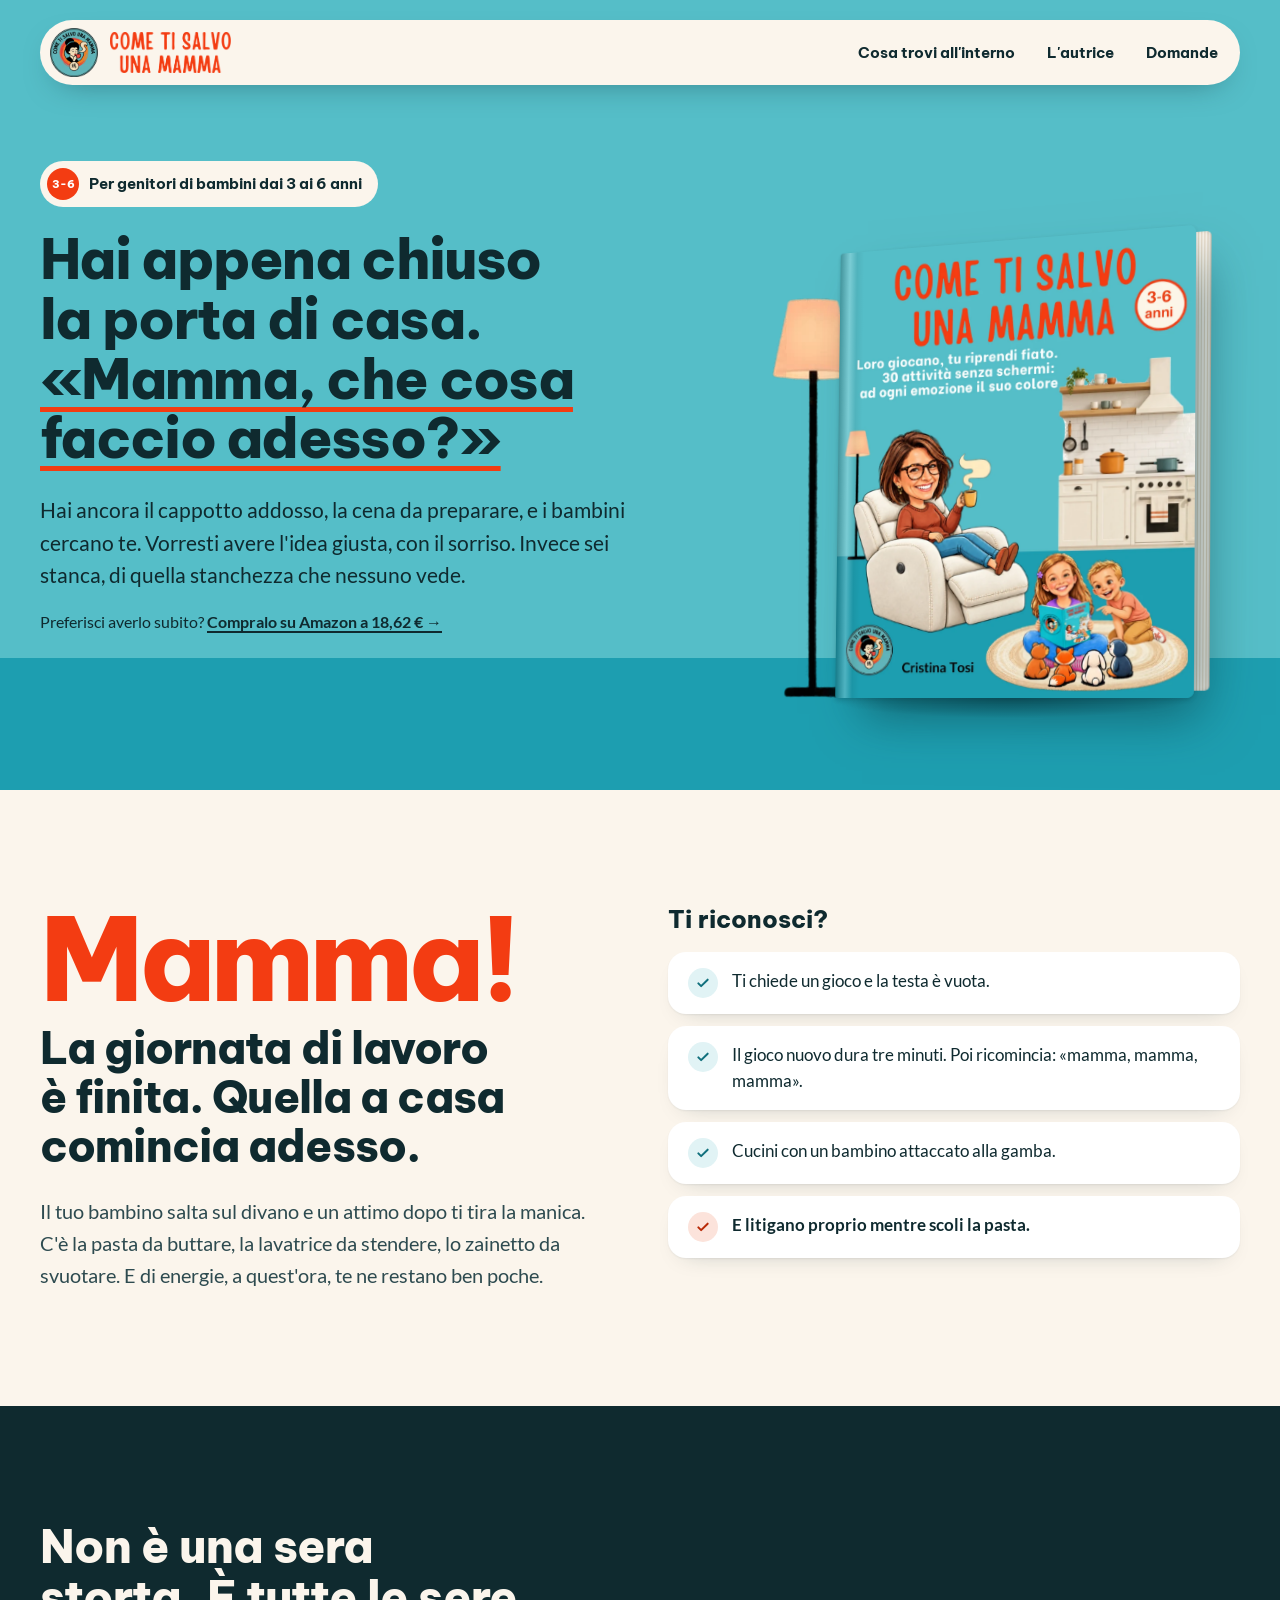
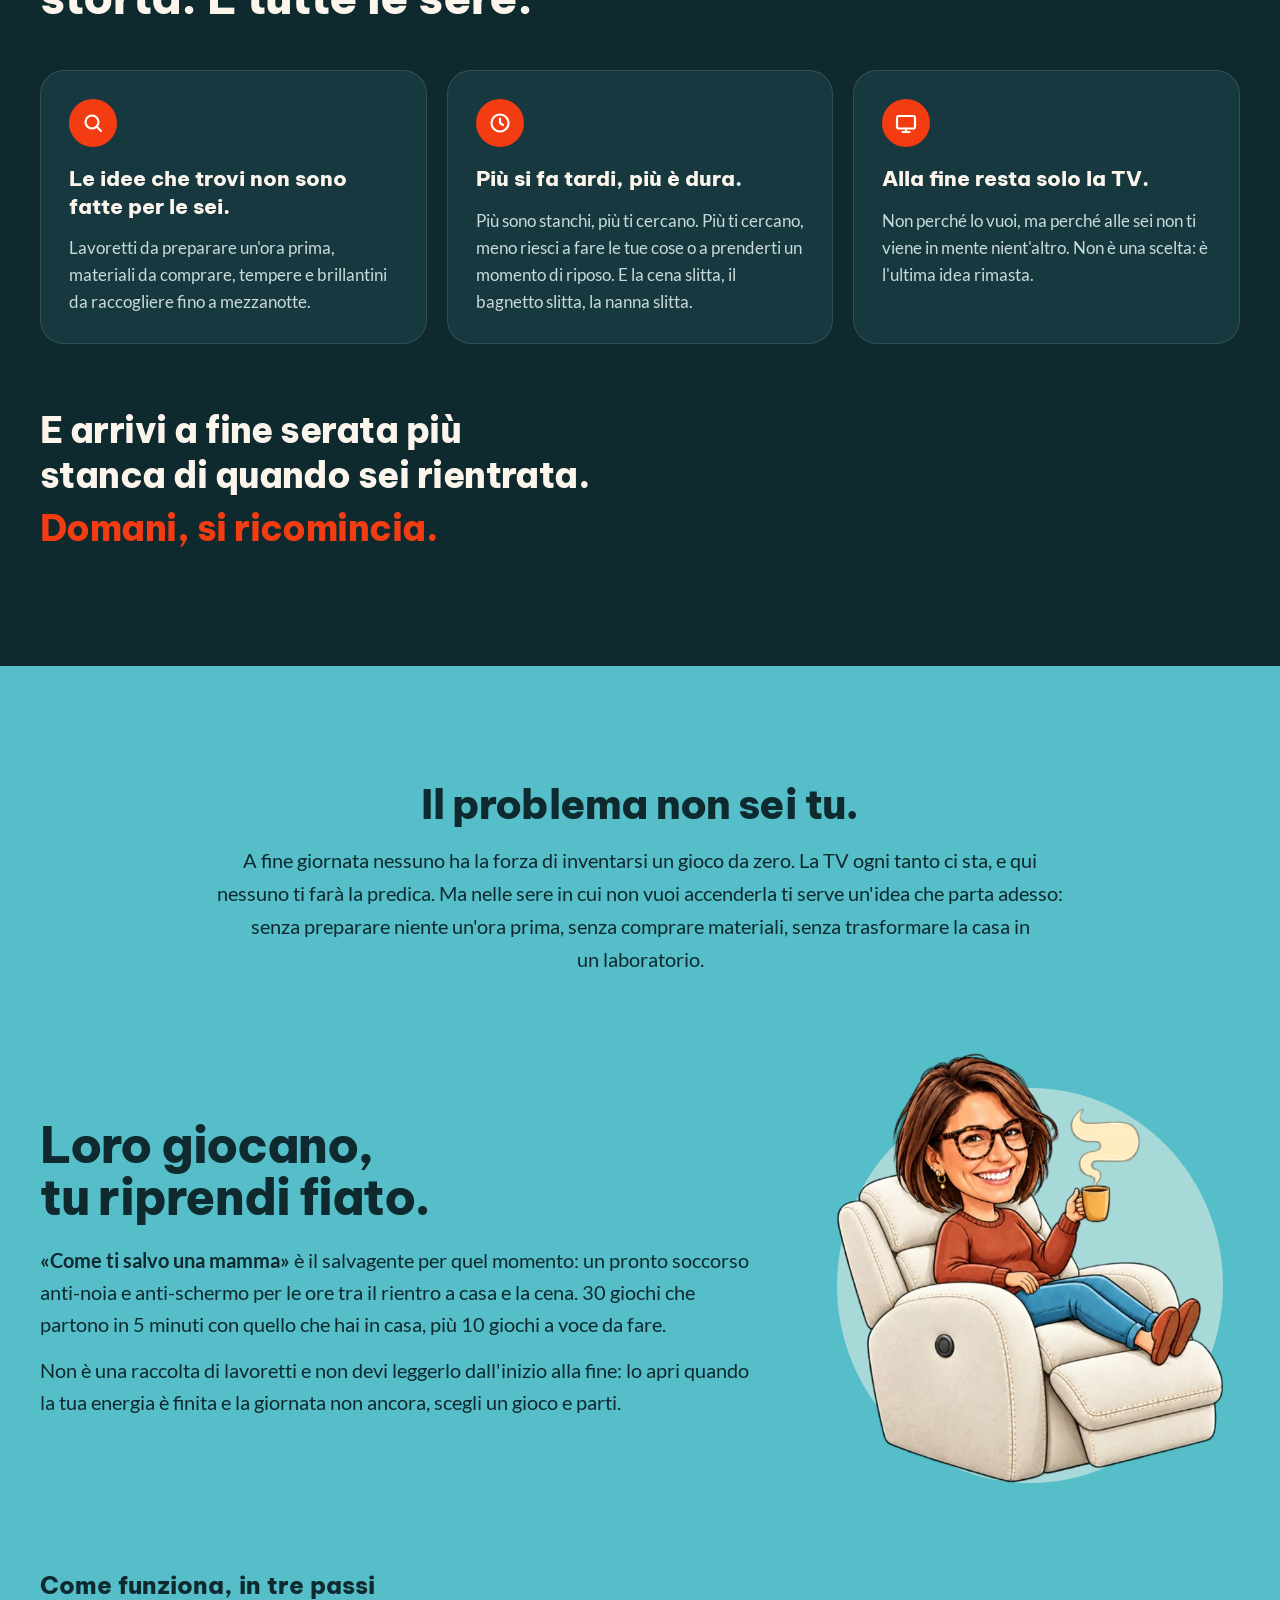
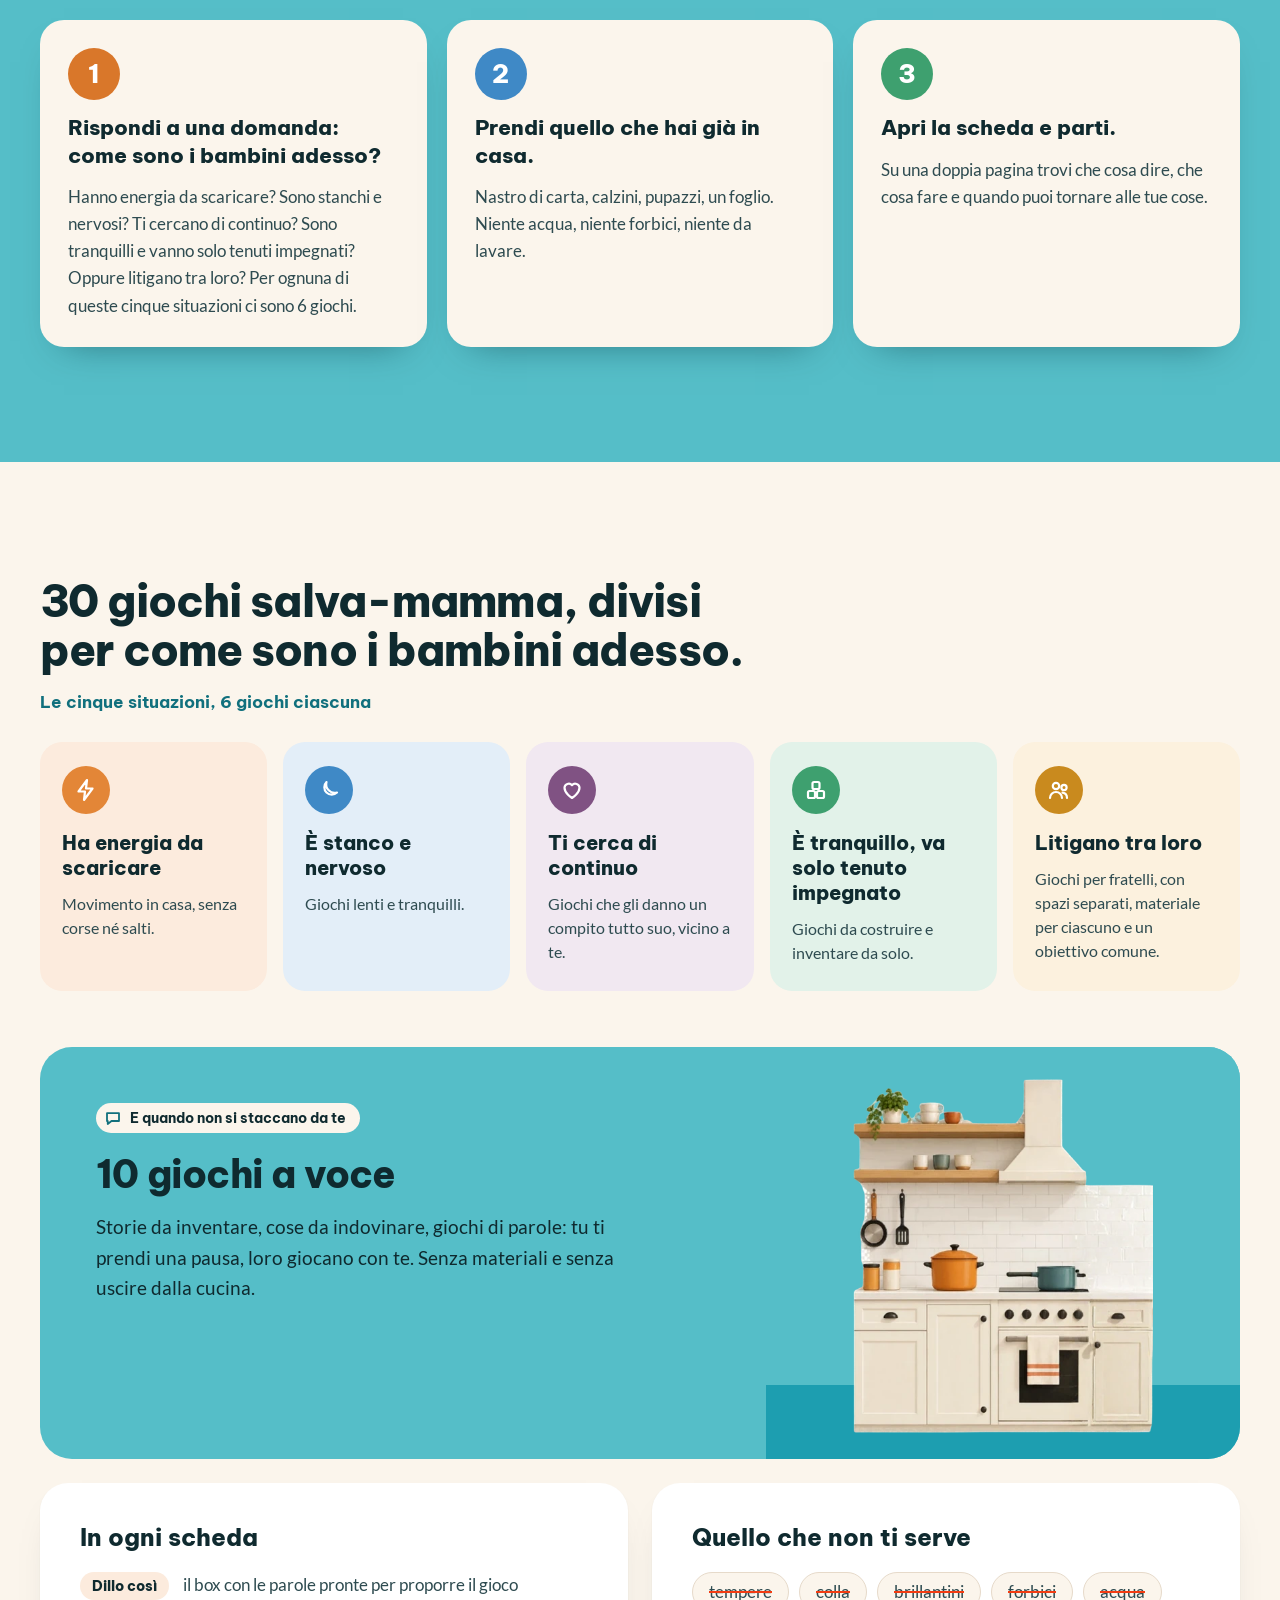
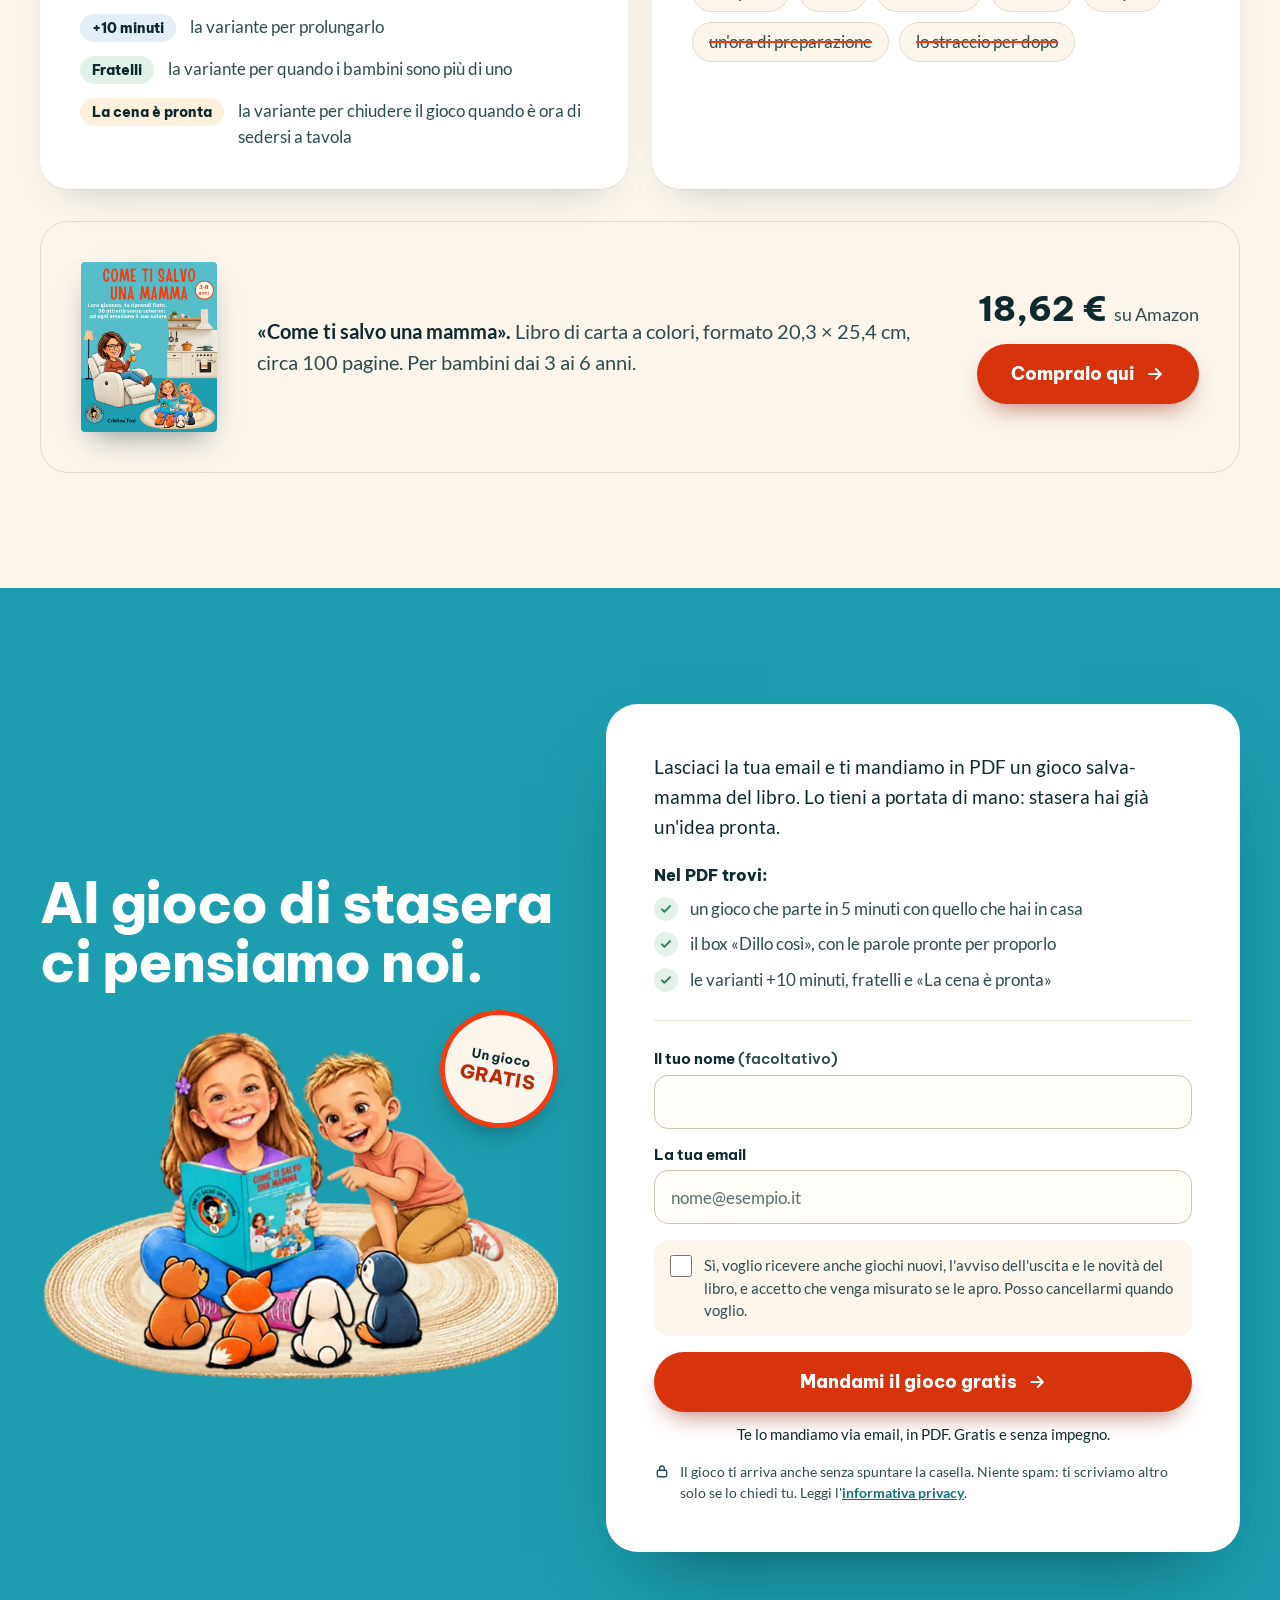
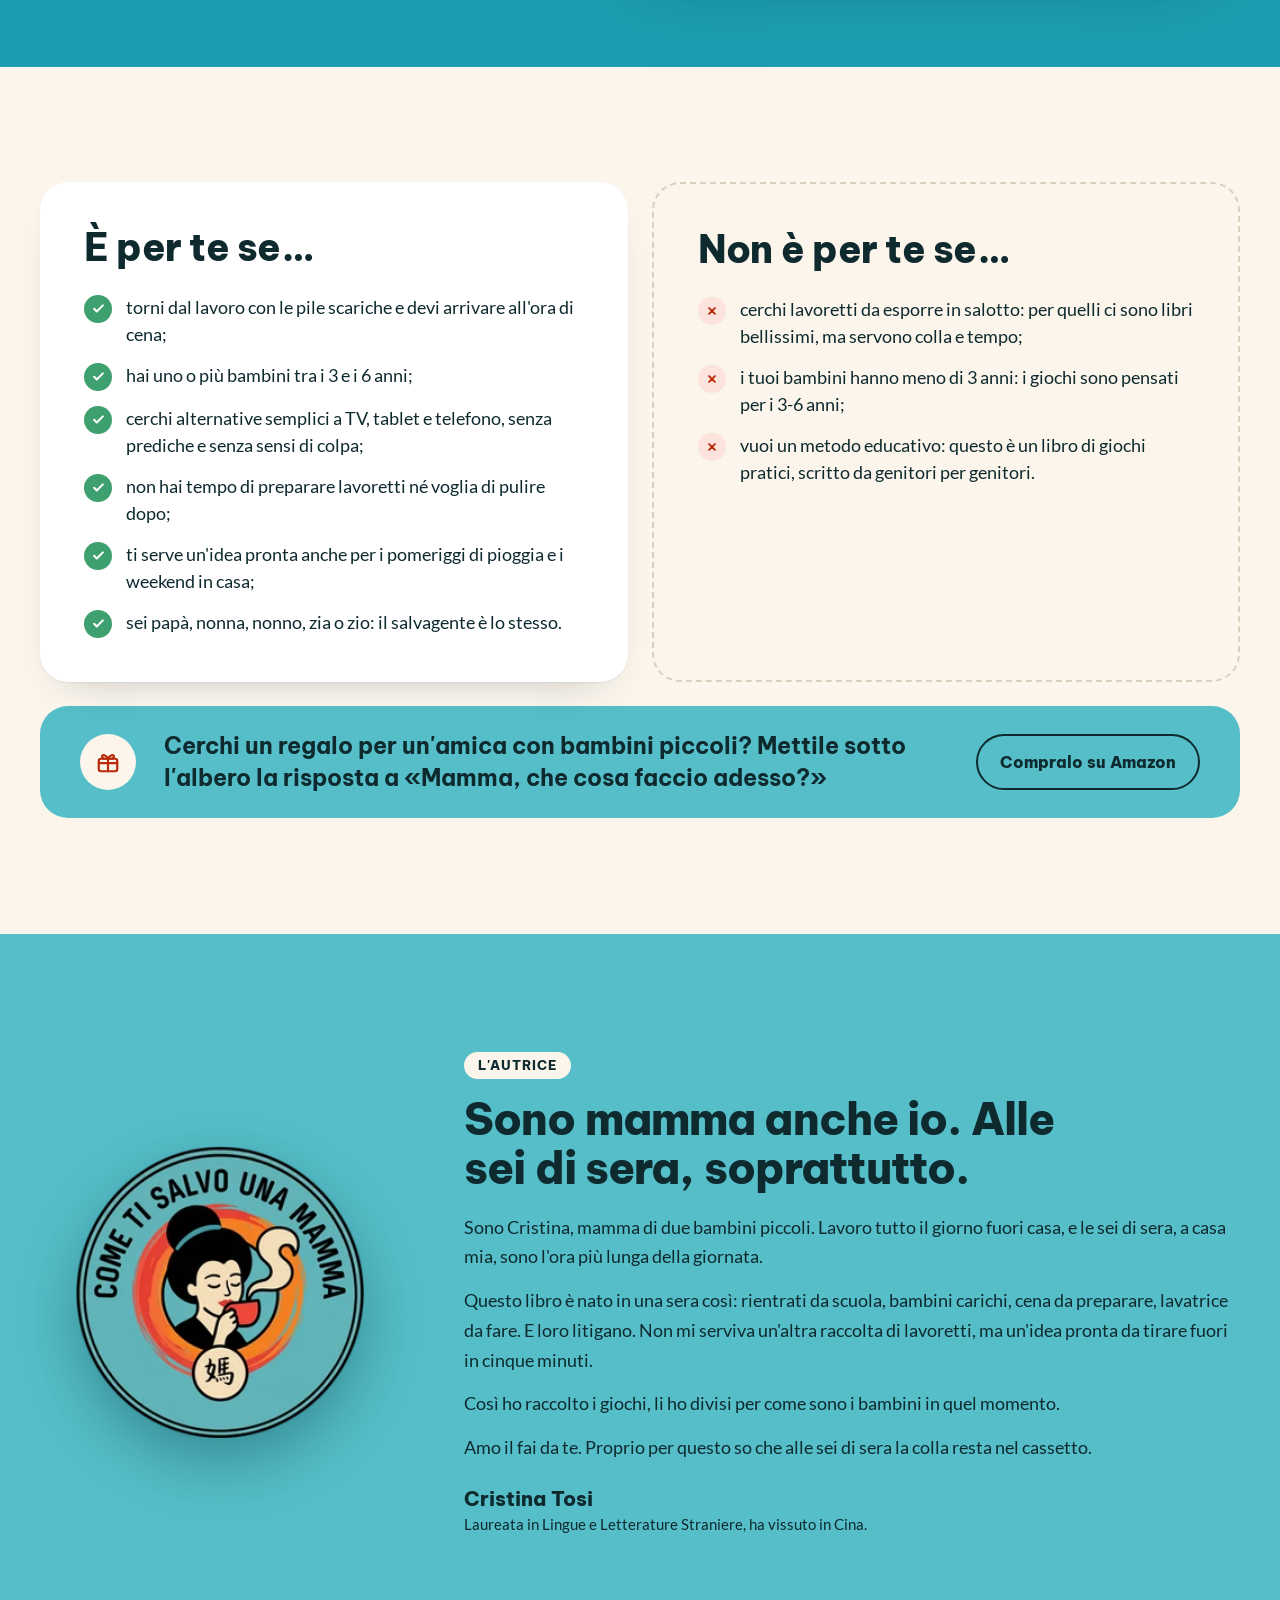
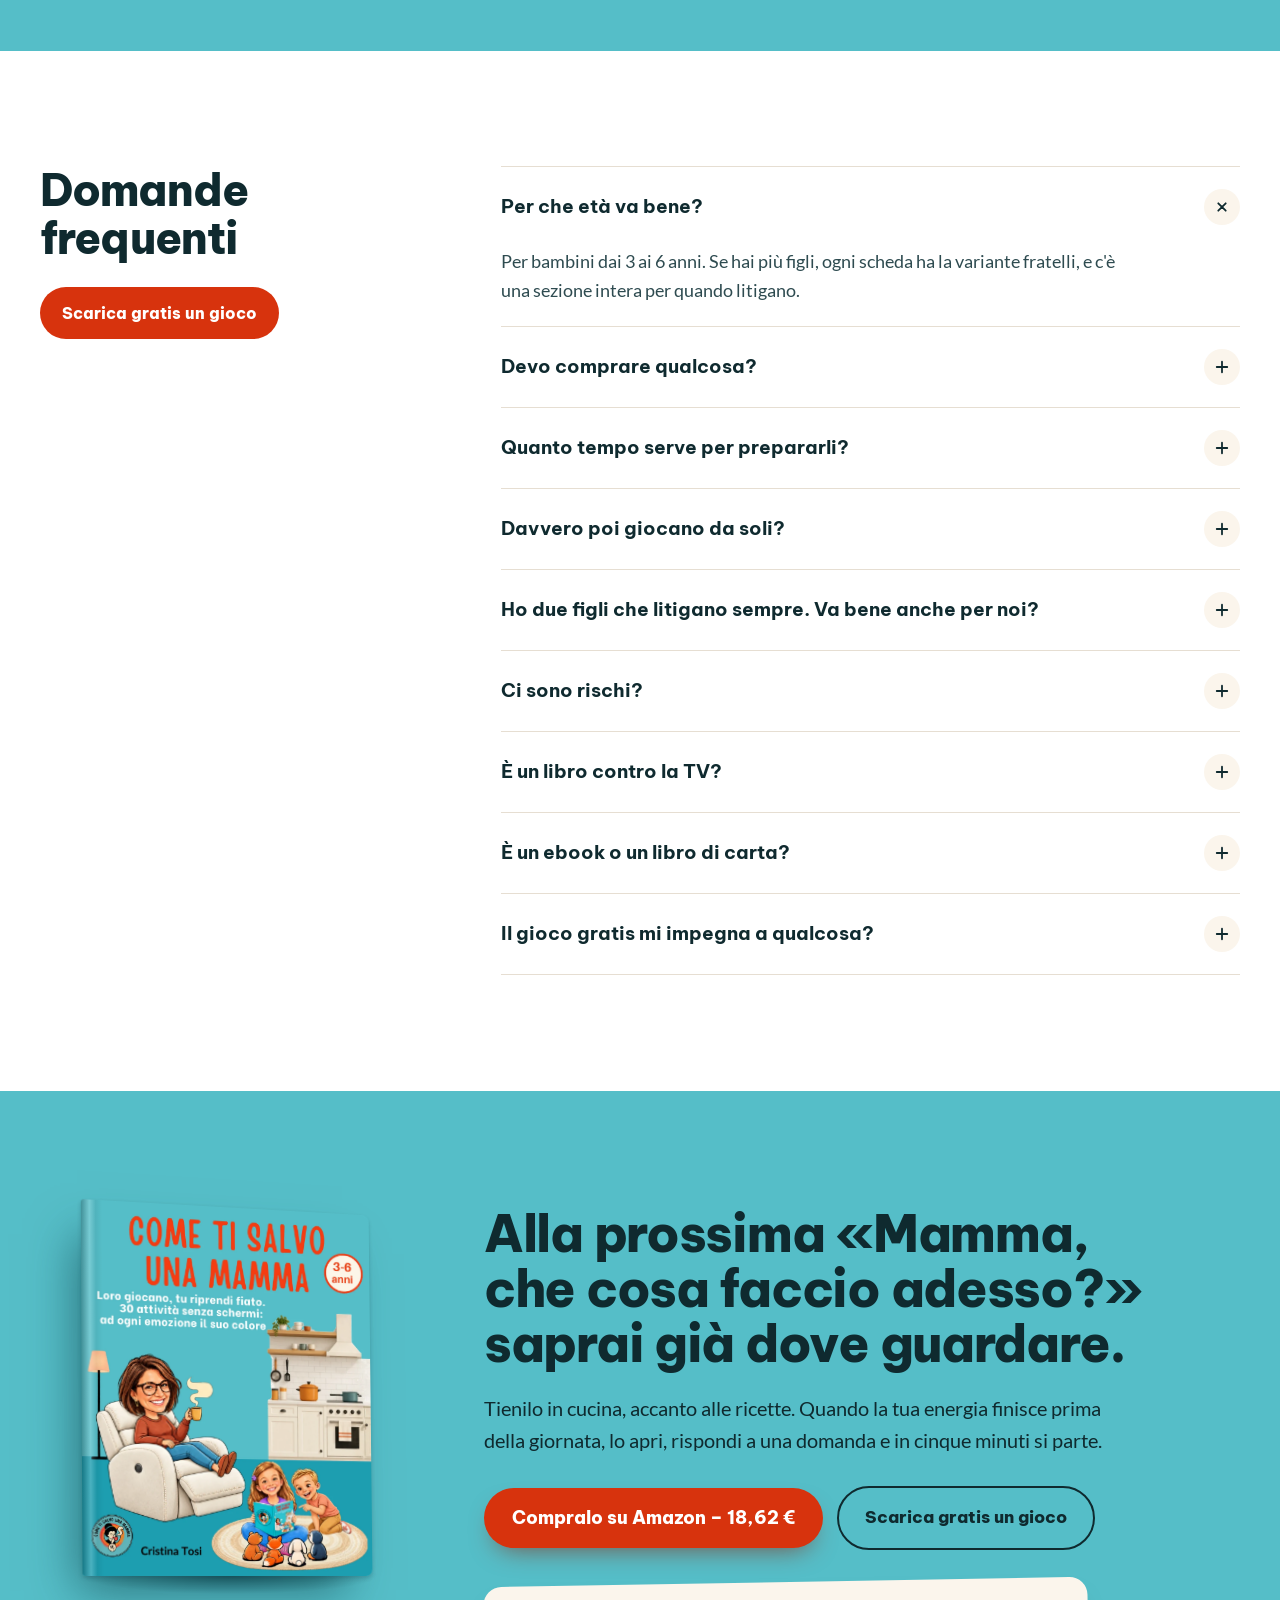
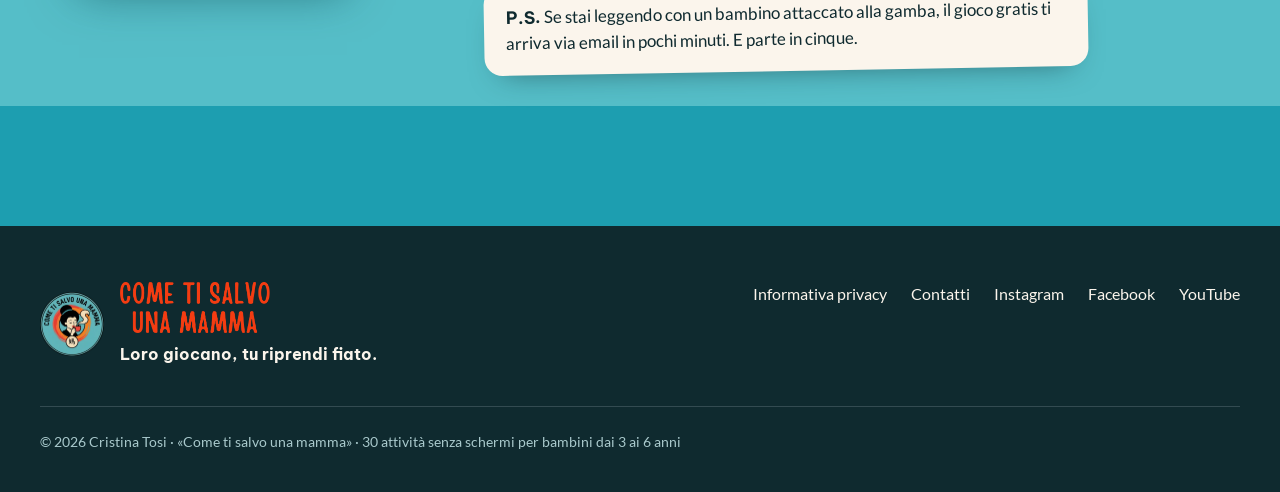
==== index.html @ e470843a "L'autrice: «E loro litigano.» e tolta la frase sulle famiglie vere e il bollino salva-mamma Co-Autho" ====
<!doctype html>
<html lang="it">
<head>
<meta charset="utf-8">
<meta name="viewport" content="width=device-width, initial-scale=1">
<title>Come ti salvo una mamma · Giochi salva-mamma per bambini dai 3 ai 6 anni</title>
<meta name="description" content="30 giochi che partono in 5 minuti con quello che hai in casa, più 10 giochi a voce da fare mentre cucini. Per bambini dai 3 ai 6 anni. Scarica gratis un gioco.">
<link rel="canonical" href="https://www.cometisalvounamamma.it/">
<meta property="og:type" content="website">
<meta property="og:locale" content="it_IT">
<meta property="og:site_name" content="Come ti salvo una mamma">
<meta property="og:title" content="Come ti salvo una mamma · Giochi salva-mamma per bambini dai 3 ai 6 anni">
<meta property="og:description" content="30 giochi che partono in 5 minuti con quello che hai in casa, più 10 giochi a voce da fare mentre cucini. Per bambini dai 3 ai 6 anni. Scarica gratis un gioco.">
<meta property="og:url" content="https://www.cometisalvounamamma.it/">
<meta property="og:image" content="https://www.cometisalvounamamma.it/assets/og-image.jpg">
<meta property="og:image:width" content="1200">
<meta property="og:image:height" content="630">
<meta name="twitter:card" content="summary_large_image">
<meta name="theme-color" content="#55BEC8">
<link rel="icon" type="image/png" sizes="32x32" href="assets/favicon-32.png">
<link rel="apple-touch-icon" href="assets/apple-touch-icon.png">
<link rel="preload" href="assets/fonts/be-vietnam-pro-800.woff2" as="font" type="font/woff2" crossorigin>
<link rel="preload" href="assets/fonts/lato-400.woff2" as="font" type="font/woff2" crossorigin>
<link rel="stylesheet" href="assets/fonts.css">
<style>
body{margin:0;background:#FBF5EC}
html{scroll-behavior:smooth}
a{color:#11707D}a:hover{color:#0F2A2F}
::selection{background:#F33C12;color:#FFFFFF}
.btn{transition:transform .15s ease,box-shadow .15s ease,background-color .15s ease}
.btn:hover{transform:translateY(-1px)}
.btn-primary:hover{background-color:#B92A08 !important}
.btn-ghost:hover{background-color:rgba(15,42,47,.08) !important}
a:focus-visible,summary:focus-visible,input:focus-visible{outline:3px solid #0F2A2F;outline-offset:3px}
input[type=text]:focus,input[type=email]:focus{border-color:#1D9EB0 !important;box-shadow:0 0 0 4px rgba(29,158,176,.25)}
input::placeholder{color:#5A6F72}
details>summary{list-style:none}
details>summary::-webkit-details-marker{display:none}
.faq-ico{transition:transform .2s ease}
details[open] .faq-ico{transform:rotate(45deg)}
.sopra-pavimento{padding-bottom:156px}
@media (max-width:1100px){.sopra-pavimento{padding-bottom:16px}}
@media (max-width:900px){.hide-md{display:none !important}}
@media (max-width:480px){.hide-sm{display:none !important}}
@media (prefers-reduced-motion:reduce){html{scroll-behavior:auto}.btn,.faq-ico{transition:none}}
[hidden]{display:none !important}
.fase{display:contents}
.fase-prima{display:none}
.prima-uscita .fase-prima{display:contents}
.prima-uscita .fase-vendita{display:none}
</style>
<script>
/* Fino al 24 novembre 2026 la pagina mostra la versione «Prima dell'uscita», poi quella «Libro in vendita».
   Per vederle tutte e due: aggiungi ?fase=prima oppure ?fase=vendita in fondo all'indirizzo. */
(function () {
  var f = new URLSearchParams(location.search).get('fase');
  if (f === 'prima' || (f !== 'vendita' && Date.now() < Date.parse('2026-11-24T00:00:00+01:00'))) {
    document.documentElement.classList.add('prima-uscita');
  }
})();
</script>
</head>
<body>
<div id="top" style="font-family: Lato, 'Helvetica Neue', Arial, sans-serif; font-size: 18px; line-height: 1.6; color: #0F2A2F; background: #FBF5EC;">

<section aria-label="Il momento delle sei di sera" style="position: relative; overflow: hidden; background: linear-gradient(180deg, #55BEC8 0, #55BEC8 calc(100% - 132px), #1D9EB0 calc(100% - 132px), #1D9EB0 100%); padding: 20px 24px 0;">
<header style="max-width: 1200px; margin: 0 auto;">
<div style="display: flex; align-items: center; justify-content: space-between; gap: 16px; background: #FBF5EC; border-radius: 999px; padding: 8px 8px 8px 10px; box-shadow: 0 12px 32px -18px rgba(15,42,47,.55);">
<a href="#top" aria-label="Come ti salvo una mamma, torna all'inizio" style="display: flex; align-items: center; gap: 12px; text-decoration: none;">
<img src="assets/logo.webp" alt="" width="256" height="260" style="display: block; width: 48px; height: auto;">
<img class="hide-sm" src="assets/titolo.png" alt="Come ti salvo una mamma" width="1086" height="369" style="display: block; width: 121px; height: auto;">
</a>
<nav aria-label="Navigazione principale" style="display: flex; align-items: center; gap: 4px;">
<a class="hide-md" href="#dentro" style="display: inline-flex; align-items: center; min-height: 44px; padding: 0 14px; border-radius: 999px; font: 700 15px/1 'Be Vietnam Pro', 'Segoe UI', system-ui, sans-serif; color: #0F2A2F; text-decoration: none;">Cosa trovi all'interno</a>
<a class="hide-md" href="#autrice" style="display: inline-flex; align-items: center; min-height: 44px; padding: 0 14px; border-radius: 999px; font: 700 15px/1 'Be Vietnam Pro', 'Segoe UI', system-ui, sans-serif; color: #0F2A2F; text-decoration: none;">L'autrice</a>
<a class="hide-md" href="#domande" style="display: inline-flex; align-items: center; min-height: 44px; padding: 0 14px; border-radius: 999px; font: 700 15px/1 'Be Vietnam Pro', 'Segoe UI', system-ui, sans-serif; color: #0F2A2F; text-decoration: none;">Domande</a>
</nav>
</div>
</header>

<div style="max-width: 1200px; margin: 0 auto; display: flex; flex-wrap: wrap; align-items: flex-end; gap: 24px 48px; padding-top: clamp(40px, 6vw, 80px);">
<div class="sopra-pavimento" style="flex: 1 1 560px; min-width: 0;">
<p style="display: inline-flex; align-items: center; gap: 10px; margin: 0 0 22px; padding: 7px 16px 7px 7px; background: #FBF5EC; border-radius: 999px; font: 700 15px/1.2 'Be Vietnam Pro', 'Segoe UI', system-ui, sans-serif; color: #0F2A2F;"><span aria-hidden="true" style="display: inline-flex; align-items: center; justify-content: center; width: 32px; height: 32px; border-radius: 50%; background: #F33C12; color: #FFFFFF; font: 800 11px/1 'Be Vietnam Pro', 'Segoe UI', system-ui, sans-serif;">3-6</span>Per genitori di bambini dai 3 ai 6 anni</p>
<h1 style="margin: 0; max-width: 700px; font: 800 clamp(38px, 4.4vw, 60px)/1.06 'Be Vietnam Pro', 'Segoe UI', system-ui, sans-serif; letter-spacing: -0.03em; color: #0F2A2F; text-wrap: balance;">Hai appena chiuso la porta di casa. <span style="text-decoration: underline; text-decoration-color: #F33C12; text-decoration-thickness: 0.09em; text-underline-offset: 0.14em; text-decoration-skip-ink: none;">«Mamma, che cosa faccio adesso?»</span></h1>
<p style="margin: 26px 0 0; max-width: 600px; font-size: 21px; line-height: 1.55; color: #0F2A2F;">Hai ancora il cappotto addosso, la cena da preparare, e i bambini cercano te. Vorresti avere l'idea giusta, con il sorriso. Invece sei stanca, di quella stanchezza che nessuno vede.</p>
<div class="fase fase-vendita">
<p style="margin: 18px 0 0; font-size: 16px; line-height: 1.5; color: #0F2A2F;">Preferisci averlo subito? <a href="#amazon" style="color: #0F2A2F; font-weight: 700; text-decoration-thickness: 2px; text-underline-offset: 3px;">Compralo su Amazon a 18,62 €&nbsp;→</a></p>
</div>
</div>

<div style="flex: 0 1 460px; min-width: 0; margin: 0 auto; position: relative; display: flex; justify-content: center; padding: 28px 0 92px;">
<img class="hide-md" src="assets/lampada.webp" alt="" aria-hidden="true" width="89" height="435" style="position: absolute; z-index: 0; left: -8px; bottom: 92px; height: 400px; width: auto;">
<div aria-hidden="true" style="position: absolute; z-index: 0; left: 50%; bottom: 72px; width: 80%; height: 40px; transform: translateX(-50%); background: radial-gradient(closest-side, rgba(6,52,60,.55), rgba(6,52,60,0));"></div>
<div style="position: relative; z-index: 1; width: min(380px, 80%); transform: perspective(1600px) rotateY(-16deg) rotateX(2deg); transform-origin: 40% 100%;">
<div aria-hidden="true" style="position: absolute; top: 7px; bottom: 7px; right: -15px; width: 18px; border-radius: 0 5px 5px 0; background: repeating-linear-gradient(90deg, #FBF5EC 0 2px, #E4D6C2 2px 3px); box-shadow: inset -2px 0 3px rgba(0,0,0,.12);"></div>
<img src="assets/copertina.webp" alt="Copertina del libro «Come ti salvo una mamma» di Cristina Tosi" width="1000" height="1250" style="position: relative; display: block; width: 100%; height: auto; border-radius: 3px 7px 7px 3px; box-shadow: 0 2px 4px rgba(6,52,60,.2), 18px 28px 48px -12px rgba(6,52,60,.55);">
<div aria-hidden="true" style="position: absolute; left: 0; top: 0; bottom: 0; width: 7%; border-radius: 3px 0 0 3px; background: linear-gradient(90deg, rgba(0,0,0,.22), rgba(255,255,255,.22) 40%, rgba(0,0,0,.06) 70%, rgba(0,0,0,0));"></div>
</div>
</div>
</div>
</section>

<section id="problema" aria-labelledby="t-problema" style="background: #FBF5EC; padding: clamp(72px, 9vw, 128px) 24px;">
<div style="max-width: 1200px; margin: 0 auto; display: flex; flex-wrap: wrap; gap: 48px clamp(40px, 6vw, 96px); align-items: flex-start;">
<div style="flex: 1 1 440px; min-width: 0;">
<p aria-hidden="true" style="margin: 0 0 10px; font: 800 clamp(72px, 9vw, 128px)/0.95 'Be Vietnam Pro', 'Segoe UI', system-ui, sans-serif; letter-spacing: -0.035em; color: #F33C12;">Mamma!</p>
<h2 id="t-problema" style="margin: 0; font: 800 clamp(32px, 3.4vw, 46px)/1.12 'Be Vietnam Pro', 'Segoe UI', system-ui, sans-serif; letter-spacing: -0.02em; color: #0F2A2F; text-wrap: balance;">La giornata di lavoro è finita. Quella a casa comincia adesso.</h2>
<p style="margin: 24px 0 0; font-size: 20px; line-height: 1.6; color: #2E4B50;">Il tuo bambino salta sul divano e un attimo dopo ti tira la manica. C'è la pasta da buttare, la lavatrice da stendere, lo zainetto da svuotare. E di energie, a quest'ora, te ne restano ben poche.</p>
</div>
<div style="flex: 1 1 460px; min-width: 0;">
<h3 style="margin: 0 0 18px; font: 800 24px/1.2 'Be Vietnam Pro', 'Segoe UI', system-ui, sans-serif; color: #0F2A2F;">Ti riconosci?</h3>
<ul style="list-style: none; margin: 0; padding: 0; display: flex; flex-direction: column; gap: 12px;">
<li style="display: flex; gap: 14px; align-items: flex-start; background: #FFFFFF; border-radius: 18px; padding: 16px 20px; font-size: 17px; line-height: 1.55; color: #0F2A2F; box-shadow: 0 1px 2px rgba(15,42,47,.06), 0 10px 24px -16px rgba(15,42,47,.28);"><span aria-hidden="true" style="flex: 0 0 30px; width: 30px; height: 30px; border-radius: 50%; background: #E1F3F5; display: flex; align-items: center; justify-content: center;"><svg width="16" height="16" viewBox="0 0 24 24" fill="none" stroke="#11707D" style="stroke-width: 3; stroke-linecap: round; stroke-linejoin: round;"><path d="M5 12.5l4.2 4.2L19 7"></path></svg></span><span>Ti chiede un gioco e la testa è vuota.</span></li>
<li style="display: flex; gap: 14px; align-items: flex-start; background: #FFFFFF; border-radius: 18px; padding: 16px 20px; font-size: 17px; line-height: 1.55; color: #0F2A2F; box-shadow: 0 1px 2px rgba(15,42,47,.06), 0 10px 24px -16px rgba(15,42,47,.28);"><span aria-hidden="true" style="flex: 0 0 30px; width: 30px; height: 30px; border-radius: 50%; background: #E1F3F5; display: flex; align-items: center; justify-content: center;"><svg width="16" height="16" viewBox="0 0 24 24" fill="none" stroke="#11707D" style="stroke-width: 3; stroke-linecap: round; stroke-linejoin: round;"><path d="M5 12.5l4.2 4.2L19 7"></path></svg></span><span>Il gioco nuovo dura tre minuti. Poi ricomincia: «mamma, mamma, mamma».</span></li>
<li style="display: flex; gap: 14px; align-items: flex-start; background: #FFFFFF; border-radius: 18px; padding: 16px 20px; font-size: 17px; line-height: 1.55; color: #0F2A2F; box-shadow: 0 1px 2px rgba(15,42,47,.06), 0 10px 24px -16px rgba(15,42,47,.28);"><span aria-hidden="true" style="flex: 0 0 30px; width: 30px; height: 30px; border-radius: 50%; background: #E1F3F5; display: flex; align-items: center; justify-content: center;"><svg width="16" height="16" viewBox="0 0 24 24" fill="none" stroke="#11707D" style="stroke-width: 3; stroke-linecap: round; stroke-linejoin: round;"><path d="M5 12.5l4.2 4.2L19 7"></path></svg></span><span>Cucini con un bambino attaccato alla gamba.</span></li>
<li style="display: flex; gap: 14px; align-items: flex-start; background: #FFFFFF; border-radius: 18px; padding: 16px 20px; font-size: 17px; line-height: 1.55; color: #0F2A2F; box-shadow: 0 1px 2px rgba(15,42,47,.06), 0 10px 24px -16px rgba(15,42,47,.28);"><span aria-hidden="true" style="flex: 0 0 30px; width: 30px; height: 30px; border-radius: 50%; background: #FCE3DB; display: flex; align-items: center; justify-content: center;"><svg width="16" height="16" viewBox="0 0 24 24" fill="none" stroke="#B92A08" style="stroke-width: 3; stroke-linecap: round; stroke-linejoin: round;"><path d="M5 12.5l4.2 4.2L19 7"></path></svg></span><span style="font-weight: 700;">E litigano proprio mentre scoli la pasta.</span></li>
</ul>
</div>
</div>
</section>

<section id="ogni-sera" aria-labelledby="t-ogni-sera" style="background: #0F2A2F; padding: clamp(72px, 9vw, 120px) 24px;">
<div style="max-width: 1200px; margin: 0 auto;">
<h2 id="t-ogni-sera" style="margin: 0; max-width: 780px; font: 800 clamp(32px, 3.6vw, 50px)/1.1 'Be Vietnam Pro', 'Segoe UI', system-ui, sans-serif; letter-spacing: -0.02em; color: #FBF5EC; text-wrap: balance;">Non è una sera storta. È tutte le sere.</h2>
<ul style="list-style: none; margin: clamp(32px, 4vw, 48px) 0 0; padding: 0; display: grid; grid-template-columns: repeat(auto-fit, minmax(min(300px, 100%), 1fr)); gap: 20px;">
<li style="background: #17383E; border: 1px solid rgba(251,245,236,.12); border-radius: 24px; padding: 28px; display: flex; flex-direction: column; gap: 14px;"><span aria-hidden="true" style="display: flex; align-items: center; justify-content: center; width: 48px; height: 48px; border-radius: 50%; background: #F33C12;"><svg width="24" height="24" viewBox="0 0 24 24" fill="none" stroke="#FFFFFF" style="stroke-width: 2.2; stroke-linecap: round; stroke-linejoin: round;"><circle cx="11" cy="11" r="6.5"></circle><path d="M20 20l-4.2-4.2"></path></svg></span><h3 style="margin: 4px 0 0; font: 800 21px/1.3 'Be Vietnam Pro', 'Segoe UI', system-ui, sans-serif; color: #FBF5EC;">Le idee che trovi non sono fatte per le sei.</h3><p style="margin: 0; font-size: 17px; line-height: 1.6; color: #C9DADB;">Lavoretti da preparare un'ora prima, materiali da comprare, tempere e brillantini da raccogliere fino a mezzanotte.</p></li>
<li style="background: #17383E; border: 1px solid rgba(251,245,236,.12); border-radius: 24px; padding: 28px; display: flex; flex-direction: column; gap: 14px;"><span aria-hidden="true" style="display: flex; align-items: center; justify-content: center; width: 48px; height: 48px; border-radius: 50%; background: #F33C12;"><svg width="24" height="24" viewBox="0 0 24 24" fill="none" stroke="#FFFFFF" style="stroke-width: 2.2; stroke-linecap: round; stroke-linejoin: round;"><circle cx="12" cy="12" r="8.5"></circle><path d="M12 7.5V12l3 2"></path></svg></span><h3 style="margin: 4px 0 0; font: 800 21px/1.3 'Be Vietnam Pro', 'Segoe UI', system-ui, sans-serif; color: #FBF5EC;">Più si fa tardi, più è dura.</h3><p style="margin: 0; font-size: 17px; line-height: 1.6; color: #C9DADB;">Più sono stanchi, più ti cercano. Più ti cercano, meno riesci a fare le tue cose o a prenderti un momento di riposo. E la cena slitta, il bagnetto slitta, la nanna slitta.</p></li>
<li style="background: #17383E; border: 1px solid rgba(251,245,236,.12); border-radius: 24px; padding: 28px; display: flex; flex-direction: column; gap: 14px;"><span aria-hidden="true" style="display: flex; align-items: center; justify-content: center; width: 48px; height: 48px; border-radius: 50%; background: #F33C12;"><svg width="24" height="24" viewBox="0 0 24 24" fill="none" stroke="#FFFFFF" style="stroke-width: 2.2; stroke-linecap: round; stroke-linejoin: round;"><rect x="3" y="5" width="18" height="12.5" rx="2"></rect><path d="M8.5 21h7M12 17.5V21"></path></svg></span><h3 style="margin: 4px 0 0; font: 800 21px/1.3 'Be Vietnam Pro', 'Segoe UI', system-ui, sans-serif; color: #FBF5EC;">Alla fine resta solo la TV.</h3><p style="margin: 0; font-size: 17px; line-height: 1.6; color: #C9DADB;">Non perché lo vuoi, ma perché alle sei non ti viene in mente nient'altro. Non è una scelta: è l'ultima idea rimasta.</p></li>
</ul>
<div style="margin-top: clamp(40px, 5vw, 64px); max-width: 860px;">
<p style="margin: 0; font: 800 clamp(26px, 2.8vw, 36px)/1.25 'Be Vietnam Pro', 'Segoe UI', system-ui, sans-serif; letter-spacing: -0.015em; color: #FBF5EC; text-wrap: balance;">E arrivi a fine serata più stanca di quando sei rientrata.</p>
<p style="margin: 8px 0 0; font: 800 clamp(26px, 2.8vw, 36px)/1.25 'Be Vietnam Pro', 'Segoe UI', system-ui, sans-serif; letter-spacing: -0.015em; color: #F33C12;">Domani, si ricomincia.</p>
</div>
</div>
</section>

<section id="soluzione" aria-labelledby="t-soluzione" style="background: #55BEC8; padding: clamp(72px, 9vw, 128px) 24px;">
<div style="max-width: 1200px; margin: 0 auto;">
<div style="max-width: 860px; margin: 0 auto; text-align: center;">
<p style="margin: 0; font: 800 clamp(30px, 3.2vw, 42px)/1.15 'Be Vietnam Pro', 'Segoe UI', system-ui, sans-serif; letter-spacing: -0.02em; color: #0F2A2F;">Il problema non sei tu.</p>
<p style="margin: 16px 0 0; font-size: 20px; line-height: 1.65; color: #0F2A2F; text-wrap: pretty;">A fine giornata nessuno ha la forza di inventarsi un gioco da zero. La TV ogni tanto ci sta, e qui nessuno ti farà la predica. Ma nelle sere in cui non vuoi accenderla ti serve un'idea che parta adesso: senza preparare niente un'ora prima, senza comprare materiali, senza trasformare la casa in un laboratorio.</p>
</div>
<div style="margin-top: clamp(48px, 6vw, 80px); display: flex; flex-wrap: wrap; align-items: center; gap: 32px 64px;">
<div style="flex: 1 1 520px; min-width: 0;">
<h2 id="t-soluzione" style="margin: 0; font: 800 clamp(34px, 3.8vw, 52px)/1.08 'Be Vietnam Pro', 'Segoe UI', system-ui, sans-serif; letter-spacing: -0.025em; color: #0F2A2F; text-wrap: balance;">Loro giocano, tu riprendi fiato.</h2>
<p style="margin: 20px 0 0; font-size: 20px; line-height: 1.6; color: #0F2A2F;"><strong>«Come ti salvo una mamma»</strong> è il salvagente per quel momento: un pronto soccorso anti-noia e anti-schermo per le ore tra il rientro a casa e la cena. 30 giochi che partono in 5 minuti con quello che hai in casa, più 10 giochi a voce da fare.</p>
<p style="margin: 14px 0 0; font-size: 20px; line-height: 1.6; color: #0F2A2F;">Non è una raccolta di lavoretti e non devi leggerlo dall'inizio alla fine: lo apri quando la tua energia è finita e la giornata non ancora, scegli un gioco e parti.</p>
</div>
<div style="flex: 0 1 420px; min-width: 0; margin: 0 auto; position: relative; display: flex; justify-content: center;">
<div aria-hidden="true" style="position: absolute; top: 8%; right: 4%; bottom: 0; left: 4%; border-radius: 50%; background: #FBF5EC; opacity: .5;"></div>
<img src="assets/mamma-poltrona.webp" alt="Illustrazione dalla copertina: una mamma che riprende fiato in poltrona con una tazza in mano" width="606" height="675" loading="lazy" style="position: relative; display: block; width: min(400px, 92%); height: auto;">
</div>
</div>
<h3 style="margin: clamp(56px, 7vw, 88px) 0 20px; font: 800 24px/1.2 'Be Vietnam Pro', 'Segoe UI', system-ui, sans-serif; color: #0F2A2F;">Come funziona, in tre passi</h3>
<ol style="list-style: none; margin: 0; padding: 0; display: grid; grid-template-columns: repeat(auto-fit, minmax(min(300px, 100%), 1fr)); gap: 20px;">
<li style="background: #FBF5EC; border-radius: 24px; padding: 28px; display: flex; flex-direction: column; gap: 14px; box-shadow: 0 18px 36px -24px rgba(6,52,60,.6);"><span aria-hidden="true" style="display: flex; align-items: center; justify-content: center; width: 52px; height: 52px; border-radius: 50%; background: #D9772A; color: #FFFFFF; font: 800 26px/1 'Be Vietnam Pro', 'Segoe UI', system-ui, sans-serif;">1</span><h4 style="margin: 0; font: 800 21px/1.3 'Be Vietnam Pro', 'Segoe UI', system-ui, sans-serif; color: #0F2A2F;">Rispondi a una domanda: come sono i bambini adesso?</h4><p style="margin: 0; font-size: 17px; line-height: 1.6; color: #2E4B50;">Hanno energia da scaricare? Sono stanchi e nervosi? Ti cercano di continuo? Sono tranquilli e vanno solo tenuti impegnati? Oppure litigano tra loro? Per ognuna di queste cinque situazioni ci sono 6 giochi.</p></li>
<li style="background: #FBF5EC; border-radius: 24px; padding: 28px; display: flex; flex-direction: column; gap: 14px; box-shadow: 0 18px 36px -24px rgba(6,52,60,.6);"><span aria-hidden="true" style="display: flex; align-items: center; justify-content: center; width: 52px; height: 52px; border-radius: 50%; background: #3F89C6; color: #FFFFFF; font: 800 26px/1 'Be Vietnam Pro', 'Segoe UI', system-ui, sans-serif;">2</span><h4 style="margin: 0; font: 800 21px/1.3 'Be Vietnam Pro', 'Segoe UI', system-ui, sans-serif; color: #0F2A2F;">Prendi quello che hai già in casa.</h4><p style="margin: 0; font-size: 17px; line-height: 1.6; color: #2E4B50;">Nastro di carta, calzini, pupazzi, un foglio. Niente acqua, niente forbici, niente da lavare.</p></li>
<li style="background: #FBF5EC; border-radius: 24px; padding: 28px; display: flex; flex-direction: column; gap: 14px; box-shadow: 0 18px 36px -24px rgba(6,52,60,.6);"><span aria-hidden="true" style="display: flex; align-items: center; justify-content: center; width: 52px; height: 52px; border-radius: 50%; background: #3EA06F; color: #FFFFFF; font: 800 26px/1 'Be Vietnam Pro', 'Segoe UI', system-ui, sans-serif;">3</span><h4 style="margin: 0; font: 800 21px/1.3 'Be Vietnam Pro', 'Segoe UI', system-ui, sans-serif; color: #0F2A2F;">Apri la scheda e parti.</h4><p style="margin: 0; font-size: 17px; line-height: 1.6; color: #2E4B50;">Su una doppia pagina trovi che cosa dire, che cosa fare e quando puoi tornare alle tue cose.</p></li>
</ol>
</div>
</section>

<section id="dentro" aria-labelledby="t-dentro" style="background: #FBF5EC; padding: clamp(72px, 9vw, 128px) 24px;">
<div style="max-width: 1200px; margin: 0 auto;">
<h2 id="t-dentro" style="margin: 0; max-width: 820px; font: 800 clamp(32px, 3.4vw, 46px)/1.12 'Be Vietnam Pro', 'Segoe UI', system-ui, sans-serif; letter-spacing: -0.02em; color: #0F2A2F; text-wrap: balance;">30 giochi salva-mamma, divisi per come sono i bambini adesso.</h2>
<p style="margin: 16px 0 0; font: 700 17px/1.4 'Be Vietnam Pro', 'Segoe UI', system-ui, sans-serif; color: #11707D;">Le cinque situazioni, 6 giochi ciascuna</p>
<ul style="list-style: none; margin: 28px 0 0; padding: 0; display: grid; grid-template-columns: repeat(auto-fit, minmax(min(200px, 100%), 1fr)); gap: 16px;">
<li style="background: #FCEBDD; border-radius: 22px; padding: 24px 22px 26px; display: flex; flex-direction: column; gap: 12px;"><span aria-hidden="true" style="display: flex; align-items: center; justify-content: center; width: 48px; height: 48px; border-radius: 50%; background: #E38637;"><svg width="24" height="24" viewBox="0 0 24 24" fill="none" stroke="#FFFFFF" style="stroke-width: 2.2; stroke-linecap: round; stroke-linejoin: round;"><path d="M13 2L4.5 13.5H11L10 22l8.5-11.5H12L13 2z"></path></svg></span><h3 style="margin: 4px 0 0; font: 800 20px/1.25 'Be Vietnam Pro', 'Segoe UI', system-ui, sans-serif; color: #0F2A2F;">Ha energia da scaricare</h3><p style="margin: 0; font-size: 16px; line-height: 1.5; color: #2E4B50;">Movimento in casa, senza corse né salti.</p></li>
<li style="background: #E3EEF8; border-radius: 22px; padding: 24px 22px 26px; display: flex; flex-direction: column; gap: 12px;"><span aria-hidden="true" style="display: flex; align-items: center; justify-content: center; width: 48px; height: 48px; border-radius: 50%; background: #3F89C6;"><svg width="24" height="24" viewBox="0 0 24 24" fill="none" stroke="#FFFFFF" style="stroke-width: 2.2; stroke-linecap: round; stroke-linejoin: round;"><path d="M20 14.5A8.5 8.5 0 0 1 9.5 4a7 7 0 1 0 10.5 10.5z"></path></svg></span><h3 style="margin: 4px 0 0; font: 800 20px/1.25 'Be Vietnam Pro', 'Segoe UI', system-ui, sans-serif; color: #0F2A2F;">È stanco e nervoso</h3><p style="margin: 0; font-size: 16px; line-height: 1.5; color: #2E4B50;">Giochi lenti e tranquilli.</p></li>
<li style="background: #F1E8F1; border-radius: 22px; padding: 24px 22px 26px; display: flex; flex-direction: column; gap: 12px;"><span aria-hidden="true" style="display: flex; align-items: center; justify-content: center; width: 48px; height: 48px; border-radius: 50%; background: #805283;"><svg width="24" height="24" viewBox="0 0 24 24" fill="none" stroke="#FFFFFF" style="stroke-width: 2.2; stroke-linecap: round; stroke-linejoin: round;"><path d="M12 20s-7.5-4.6-7.5-10.2A4.3 4.3 0 0 1 12 7.2a4.3 4.3 0 0 1 7.5 2.6C19.5 15.4 12 20 12 20z"></path></svg></span><h3 style="margin: 4px 0 0; font: 800 20px/1.25 'Be Vietnam Pro', 'Segoe UI', system-ui, sans-serif; color: #0F2A2F;">Ti cerca di continuo</h3><p style="margin: 0; font-size: 16px; line-height: 1.5; color: #2E4B50;">Giochi che gli danno un compito tutto suo, vicino a te.</p></li>
<li style="background: #E2F2E9; border-radius: 22px; padding: 24px 22px 26px; display: flex; flex-direction: column; gap: 12px;"><span aria-hidden="true" style="display: flex; align-items: center; justify-content: center; width: 48px; height: 48px; border-radius: 50%; background: #3EA06F;"><svg width="24" height="24" viewBox="0 0 24 24" fill="none" stroke="#FFFFFF" style="stroke-width: 2.2; stroke-linecap: round; stroke-linejoin: round;"><rect x="4" y="13" width="7" height="7" rx="1.5"></rect><rect x="13" y="13" width="7" height="7" rx="1.5"></rect><rect x="8.5" y="4" width="7" height="7" rx="1.5"></rect></svg></span><h3 style="margin: 4px 0 0; font: 800 20px/1.25 'Be Vietnam Pro', 'Segoe UI', system-ui, sans-serif; color: #0F2A2F;">È tranquillo, va solo tenuto impegnato</h3><p style="margin: 0; font-size: 16px; line-height: 1.5; color: #2E4B50;">Giochi da costruire e inventare da solo.</p></li>
<li style="background: #FCF1DE; border-radius: 22px; padding: 24px 22px 26px; display: flex; flex-direction: column; gap: 12px;"><span aria-hidden="true" style="display: flex; align-items: center; justify-content: center; width: 48px; height: 48px; border-radius: 50%; background: #C98A1E;"><svg width="24" height="24" viewBox="0 0 24 24" fill="none" stroke="#FFFFFF" style="stroke-width: 2.2; stroke-linecap: round; stroke-linejoin: round;"><circle cx="9" cy="8" r="3.2"></circle><circle cx="17" cy="9.5" r="2.6"></circle><path d="M3 20c0-3.4 2.7-6 6-6s6 2.6 6 6"></path><path d="M15.5 14.6c2.6.3 4.5 2.4 4.5 5.4"></path></svg></span><h3 style="margin: 4px 0 0; font: 800 20px/1.25 'Be Vietnam Pro', 'Segoe UI', system-ui, sans-serif; color: #0F2A2F;">Litigano tra loro</h3><p style="margin: 0; font-size: 16px; line-height: 1.5; color: #2E4B50;">Giochi per fratelli, con spazi separati, materiale per ciascuno e un obiettivo comune.</p></li>
</ul>

<div style="margin-top: clamp(40px, 5vw, 56px); background: #55BEC8; border-radius: 32px; overflow: hidden; display: flex; flex-wrap: wrap; align-items: stretch;">
<div style="flex: 1 1 460px; min-width: 0; padding: clamp(28px, 4.5vw, 56px);">
<p style="margin: 0; display: inline-flex; align-items: center; gap: 8px; padding: 6px 14px 6px 8px; border-radius: 999px; background: #FBF5EC; font: 700 14px/1.2 'Be Vietnam Pro', 'Segoe UI', system-ui, sans-serif; color: #0F2A2F;"><svg aria-hidden="true" width="18" height="18" viewBox="0 0 24 24" fill="none" stroke="#11707D" style="stroke-width: 2.4; stroke-linecap: round; stroke-linejoin: round;"><path d="M4 5.5h16v10.5H10l-5 4v-4H4z"></path></svg>E quando non si staccano da te</p>
<h3 style="margin: 18px 0 0; font: 800 clamp(28px, 3vw, 40px)/1.12 'Be Vietnam Pro', 'Segoe UI', system-ui, sans-serif; letter-spacing: -0.02em; color: #0F2A2F;">10 giochi a voce</h3>
<p style="margin: 16px 0 0; max-width: 520px; font-size: 19px; line-height: 1.6; color: #0F2A2F;">Storie da inventare, cose da indovinare, giochi di parole: tu ti prendi una pausa, loro giocano con te. Senza materiali e senza uscire dalla cucina.</p>
</div>
<div aria-hidden="true" style="flex: 1 1 320px; min-width: 0; min-height: 300px; display: flex; align-items: flex-end; justify-content: center; background: linear-gradient(180deg, #55BEC8 0, #55BEC8 82%, #1D9EB0 82%, #1D9EB0 100%);">
<img src="assets/cucina.webp" alt="" width="444" height="523" loading="lazy" style="display: block; width: min(300px, 80%); height: auto; margin: 32px 0 26px;">
</div>
</div>

<div style="margin-top: 24px; display: grid; grid-template-columns: repeat(auto-fit, minmax(min(420px, 100%), 1fr)); gap: 24px;">
<div style="background: #FFFFFF; border-radius: 28px; padding: clamp(24px, 3.5vw, 40px); box-shadow: 0 1px 2px rgba(15,42,47,.06), 0 18px 40px -28px rgba(15,42,47,.35);">
<h3 style="margin: 0; font: 800 24px/1.2 'Be Vietnam Pro', 'Segoe UI', system-ui, sans-serif; color: #0F2A2F;">In ogni scheda</h3>
<ul style="list-style: none; margin: 20px 0 0; padding: 0; display: flex; flex-direction: column; gap: 14px;">
<li style="display: flex; flex-wrap: wrap; gap: 6px 14px; align-items: baseline;"><span style="flex: 0 0 auto; padding: 5px 12px; border-radius: 999px; background: #FCEBDD; font: 800 14px/1.3 'Be Vietnam Pro', 'Segoe UI', system-ui, sans-serif; color: #0F2A2F; white-space: nowrap;">Dillo così</span><span style="flex: 1 1 220px; font-size: 17px; line-height: 1.5; color: #2E4B50;">il box con le parole pronte per proporre il gioco</span></li>
<li style="display: flex; flex-wrap: wrap; gap: 6px 14px; align-items: baseline;"><span style="flex: 0 0 auto; padding: 5px 12px; border-radius: 999px; background: #E3EEF8; font: 800 14px/1.3 'Be Vietnam Pro', 'Segoe UI', system-ui, sans-serif; color: #0F2A2F; white-space: nowrap;">+10 minuti</span><span style="flex: 1 1 220px; font-size: 17px; line-height: 1.5; color: #2E4B50;">la variante per prolungarlo</span></li>
<li style="display: flex; flex-wrap: wrap; gap: 6px 14px; align-items: baseline;"><span style="flex: 0 0 auto; padding: 5px 12px; border-radius: 999px; background: #E2F2E9; font: 800 14px/1.3 'Be Vietnam Pro', 'Segoe UI', system-ui, sans-serif; color: #0F2A2F; white-space: nowrap;">Fratelli</span><span style="flex: 1 1 220px; font-size: 17px; line-height: 1.5; color: #2E4B50;">la variante per quando i bambini sono più di uno</span></li>
<li style="display: flex; flex-wrap: wrap; gap: 6px 14px; align-items: baseline;"><span style="flex: 0 0 auto; padding: 5px 12px; border-radius: 999px; background: #FCF1DE; font: 800 14px/1.3 'Be Vietnam Pro', 'Segoe UI', system-ui, sans-serif; color: #0F2A2F; white-space: nowrap;">La cena è pronta</span><span style="flex: 1 1 220px; font-size: 17px; line-height: 1.5; color: #2E4B50;">la variante per chiudere il gioco quando è ora di sedersi a tavola</span></li>
</ul>
</div>
<div style="background: #FFFFFF; border-radius: 28px; padding: clamp(24px, 3.5vw, 40px); box-shadow: 0 1px 2px rgba(15,42,47,.06), 0 18px 40px -28px rgba(15,42,47,.35);">
<h3 style="margin: 0; font: 800 24px/1.2 'Be Vietnam Pro', 'Segoe UI', system-ui, sans-serif; color: #0F2A2F;">Quello che non ti serve</h3>
<ul style="list-style: none; margin: 20px 0 0; padding: 0; display: flex; flex-wrap: wrap; gap: 10px;">
<li style="padding: 8px 16px; border-radius: 999px; background: #FBF5EC; border: 1px solid #E6DACA; font-size: 17px; line-height: 1.3; color: #2E4B50; text-decoration: line-through; text-decoration-color: #F33C12; text-decoration-thickness: 2px;">tempere</li>
<li style="padding: 8px 16px; border-radius: 999px; background: #FBF5EC; border: 1px solid #E6DACA; font-size: 17px; line-height: 1.3; color: #2E4B50; text-decoration: line-through; text-decoration-color: #F33C12; text-decoration-thickness: 2px;">colla</li>
<li style="padding: 8px 16px; border-radius: 999px; background: #FBF5EC; border: 1px solid #E6DACA; font-size: 17px; line-height: 1.3; color: #2E4B50; text-decoration: line-through; text-decoration-color: #F33C12; text-decoration-thickness: 2px;">brillantini</li>
<li style="padding: 8px 16px; border-radius: 999px; background: #FBF5EC; border: 1px solid #E6DACA; font-size: 17px; line-height: 1.3; color: #2E4B50; text-decoration: line-through; text-decoration-color: #F33C12; text-decoration-thickness: 2px;">forbici</li>
<li style="padding: 8px 16px; border-radius: 999px; background: #FBF5EC; border: 1px solid #E6DACA; font-size: 17px; line-height: 1.3; color: #2E4B50; text-decoration: line-through; text-decoration-color: #F33C12; text-decoration-thickness: 2px;">acqua</li>
<li style="padding: 8px 16px; border-radius: 999px; background: #FBF5EC; border: 1px solid #E6DACA; font-size: 17px; line-height: 1.3; color: #2E4B50; text-decoration: line-through; text-decoration-color: #F33C12; text-decoration-thickness: 2px;">un'ora di preparazione</li>
<li style="padding: 8px 16px; border-radius: 999px; background: #FBF5EC; border: 1px solid #E6DACA; font-size: 17px; line-height: 1.3; color: #2E4B50; text-decoration: line-through; text-decoration-color: #F33C12; text-decoration-thickness: 2px;">lo straccio per dopo</li>
</ul>
</div>
</div>

<div style="margin-top: 32px; display: flex; flex-wrap: wrap; align-items: center; gap: 28px 40px; padding: clamp(24px, 3.5vw, 40px); border-radius: 28px; border: 1px solid #E6DACA;">
<img src="assets/copertina.webp" alt="" aria-hidden="true" width="1000" height="1250" loading="lazy" style="display: block; width: clamp(104px, 12vw, 136px); height: auto; border-radius: 4px; box-shadow: 0 14px 28px -12px rgba(15,42,47,.5);">
<p style="margin: 0; flex: 1 1 340px; min-width: 0; font-size: 20px; line-height: 1.55; color: #2E4B50;"><strong style="color: #0F2A2F;">«Come ti salvo una mamma».</strong> Libro di carta a colori, formato 20,3 × 25,4 cm, circa 100 pagine. Per bambini dai 3 ai 6 anni.</p>
<div style="display: flex; flex-direction: column; align-items: center; gap: 16px;">
<p style="margin: 0; font: 800 34px/1.1 'Be Vietnam Pro', 'Segoe UI', system-ui, sans-serif; color: #0F2A2F; white-space: nowrap;">18,62 € <span style="font: 400 18px/1 Lato, 'Helvetica Neue', Arial, sans-serif; color: #2E4B50;">su Amazon</span></p>
<a class="btn btn-primary" href="#amazon" style="display: inline-flex; align-items: center; justify-content: center; gap: 10px; min-height: 60px; padding: 0 34px; border-radius: 999px; background: #D7330D; color: #FFFFFF; font: 800 18px/1.2 'Be Vietnam Pro', 'Segoe UI', system-ui, sans-serif; text-decoration: none; white-space: nowrap; box-shadow: 0 12px 26px -12px rgba(140,30,5,.7);">Compralo qui<svg aria-hidden="true" width="20" height="20" viewBox="0 0 24 24" fill="none" stroke="#FFFFFF" style="stroke-width: 2.5; stroke-linecap: round; stroke-linejoin: round;"><path d="M5 12h14M13 6l6 6-6 6"></path></svg></a>
</div>
</div>
</div>
</section>

<section id="gioco-gratis" aria-labelledby="t-gioco-gratis" style="position: relative; overflow: hidden; background: #1D9EB0; padding: clamp(72px, 9vw, 128px) 24px;">
<div style="max-width: 1200px; margin: 0 auto; display: flex; flex-wrap: wrap; align-items: center; gap: 48px;">
<div style="flex: 1 1 460px; min-width: 0;">
<h2 id="t-gioco-gratis" style="margin: 0; max-width: 560px; font: 800 clamp(36px, 4.4vw, 58px)/1.06 'Be Vietnam Pro', 'Segoe UI', system-ui, sans-serif; letter-spacing: -0.025em; color: #FFFFFF; text-wrap: balance;">Al gioco di stasera ci pensiamo noi.</h2>
<div aria-hidden="true" style="position: relative; margin-top: 36px; max-width: 520px; display: flex; flex-direction: column; align-items: center;">
<img src="assets/bimbi-tappeto.webp" alt="" width="1327" height="909" loading="lazy" style="display: block; width: 100%; height: auto;">
<span style="position: absolute; z-index: 2; top: -18px; right: 0; width: 118px; height: 118px; box-sizing: border-box; border-radius: 50%; background: #FBF5EC; border: 5px solid #F33C12; display: flex; flex-direction: column; align-items: center; justify-content: center; text-align: center; transform: rotate(10deg); box-shadow: 0 12px 26px -12px rgba(6,52,60,.65);"><span style="font: 700 13px/1.15 'Be Vietnam Pro', 'Segoe UI', system-ui, sans-serif; color: #0F2A2F;">Un gioco</span><span style="margin-top: 2px; font: 800 19px/1.1 'Be Vietnam Pro', 'Segoe UI', system-ui, sans-serif; letter-spacing: .02em; color: #B92A08;">GRATIS</span></span>
</div>
</div>
<div style="flex: 1 1 480px; min-width: 0; background: #FFFFFF; border-radius: 32px; padding: clamp(24px, 4vw, 48px); box-shadow: 0 40px 80px -40px rgba(6,52,60,.75);">
<p style="margin: 0; font-size: 19px; line-height: 1.6; color: #0F2A2F;">Lasciaci la tua email e ti mandiamo in PDF un gioco salva-mamma del libro. Lo tieni a portata di mano: stasera hai già un'idea pronta.</p>
<p style="margin: 22px 0 10px; font: 800 16px/1.3 'Be Vietnam Pro', 'Segoe UI', system-ui, sans-serif; color: #0F2A2F;">Nel PDF trovi:</p>
<ul style="list-style: none; margin: 0; padding: 0; display: flex; flex-direction: column; gap: 10px;">
<li style="display: flex; gap: 12px; align-items: flex-start; font-size: 17px; line-height: 1.5; color: #2E4B50;"><span aria-hidden="true" style="flex: 0 0 24px; width: 24px; height: 24px; margin-top: 1px; border-radius: 50%; background: #E2F2E9; display: flex; align-items: center; justify-content: center;"><svg width="14" height="14" viewBox="0 0 24 24" fill="none" stroke="#2C7F55" style="stroke-width: 3.2; stroke-linecap: round; stroke-linejoin: round;"><path d="M5 12.5l4.2 4.2L19 7"></path></svg></span><span>un gioco che parte in 5 minuti con quello che hai in casa</span></li>
<li style="display: flex; gap: 12px; align-items: flex-start; font-size: 17px; line-height: 1.5; color: #2E4B50;"><span aria-hidden="true" style="flex: 0 0 24px; width: 24px; height: 24px; margin-top: 1px; border-radius: 50%; background: #E2F2E9; display: flex; align-items: center; justify-content: center;"><svg width="14" height="14" viewBox="0 0 24 24" fill="none" stroke="#2C7F55" style="stroke-width: 3.2; stroke-linecap: round; stroke-linejoin: round;"><path d="M5 12.5l4.2 4.2L19 7"></path></svg></span><span>il box «Dillo così», con le parole pronte per proporlo</span></li>
<li style="display: flex; gap: 12px; align-items: flex-start; font-size: 17px; line-height: 1.5; color: #2E4B50;"><span aria-hidden="true" style="flex: 0 0 24px; width: 24px; height: 24px; margin-top: 1px; border-radius: 50%; background: #E2F2E9; display: flex; align-items: center; justify-content: center;"><svg width="14" height="14" viewBox="0 0 24 24" fill="none" stroke="#2C7F55" style="stroke-width: 3.2; stroke-linecap: round; stroke-linejoin: round;"><path d="M5 12.5l4.2 4.2L19 7"></path></svg></span><span>le varianti +10 minuti, fratelli e «La cena è pronta»</span></li>
</ul>
<form id="modulo-gioco" action="grazie.html" method="get" novalidate aria-label="Richiedi il gioco gratis" style="margin: 28px 0 0; padding-top: 28px; border-top: 1px solid #EDE3D4; display: flex; flex-direction: column; gap: 16px;">
<div style="display: flex; flex-direction: column; gap: 6px;">
<label for="nome" style="font: 700 15px/1.3 'Be Vietnam Pro', 'Segoe UI', system-ui, sans-serif; color: #0F2A2F;">Il tuo nome <span style="font-weight: 600; color: #2E4B50;">(facoltativo)</span></label>
<input id="nome" name="nome" type="text" autocomplete="given-name" style="box-sizing: border-box; width: 100%; height: 54px; padding: 0 16px; border: 1.5px solid #CFC3B1; border-radius: 14px; background: #FFFDF8; font: 400 17px/1.2 Lato, 'Helvetica Neue', Arial, sans-serif; color: #0F2A2F; outline: none;">
</div>
<div style="display: flex; flex-direction: column; gap: 6px;">
<label for="email" style="font: 700 15px/1.3 'Be Vietnam Pro', 'Segoe UI', system-ui, sans-serif; color: #0F2A2F;">La tua email</label>
<input id="email" name="email" type="email" autocomplete="email" required="required" placeholder="nome@esempio.it" aria-invalid="false" aria-describedby="email-errore" style="box-sizing: border-box; width: 100%; height: 54px; padding: 0 16px; border: 1.5px solid #CFC3B1; border-radius: 14px; background: #FFFDF8; font: 400 17px/1.2 Lato, 'Helvetica Neue', Arial, sans-serif; color: #0F2A2F; outline: none;">
<p id="email-errore" hidden role="alert" style="margin: 2px 0 0; font: 700 15px/1.4 Lato, 'Helvetica Neue', Arial, sans-serif; color: #B92A08;"></p>
</div>
<label for="consenso" style="display: flex; gap: 12px; align-items: flex-start; padding: 14px 16px; border-radius: 14px; background: #FBF5EC; cursor: pointer; font-size: 15px; line-height: 1.5; color: #2E4B50;">
<input id="consenso" name="consenso" type="checkbox" style="flex: 0 0 auto; width: 22px; height: 22px; margin: 1px 0 0; accent-color: #D7330D;">
<span>Sì, voglio ricevere anche giochi nuovi, l'avviso dell'uscita e le novità del libro, e accetto che venga misurato se le apro. Posso cancellarmi quando voglio.</span>
</label>
<button type="submit" class="btn btn-primary" style="border: 0; cursor: pointer; width: 100%; display: flex; align-items: center; justify-content: center; gap: 10px; min-height: 60px; padding: 0 24px; border-radius: 999px; background: #D7330D; color: #FFFFFF; font: 800 18px/1.2 'Be Vietnam Pro', 'Segoe UI', system-ui, sans-serif; text-decoration: none; box-shadow: 0 12px 26px -12px rgba(140,30,5,.7);">Mandami il gioco gratis<svg aria-hidden="true" width="20" height="20" viewBox="0 0 24 24" fill="none" stroke="#FFFFFF" style="stroke-width: 2.5; stroke-linecap: round; stroke-linejoin: round;"><path d="M5 12h14M13 6l6 6-6 6"></path></svg></button>
<p style="margin: -4px 0 0; text-align: center; font-size: 15px; line-height: 1.4; color: #0F2A2F;">Te lo mandiamo via email, in PDF. Gratis e senza impegno.</p>
<p style="margin: 0; display: flex; gap: 10px; align-items: flex-start; font-size: 14px; line-height: 1.55; color: #2E4B50;"><svg aria-hidden="true" width="16" height="16" viewBox="0 0 24 24" fill="none" stroke="#2E4B50" style="flex: 0 0 16px; margin-top: 2px; stroke-width: 2.2; stroke-linecap: round; stroke-linejoin: round;"><rect x="5" y="11" width="14" height="9.5" rx="2"></rect><path d="M8.5 11V8a3.5 3.5 0 0 1 7 0v3"></path></svg><span>Il gioco ti arriva anche senza spuntare la casella. Niente spam: ti scriviamo altro solo se lo chiedi tu. Leggi l'<a href="#privacy" style="color: #11707D; font-weight: 700;">informativa privacy</a>.</span></p>
</form>
</div>
</div>
</section>

<section id="per-chi" aria-label="Per chi è il libro" style="background: #FBF5EC; padding: clamp(72px, 9vw, 128px) 24px;">
<div style="max-width: 1200px; margin: 0 auto;">
<div style="display: grid; grid-template-columns: repeat(auto-fit, minmax(min(460px, 100%), 1fr)); gap: 24px;">
<div style="background: #FFFFFF; border-radius: 28px; padding: clamp(28px, 4vw, 44px); box-shadow: 0 1px 2px rgba(15,42,47,.06), 0 18px 40px -28px rgba(15,42,47,.35);">
<h2 style="margin: 0; font: 800 clamp(28px, 3vw, 38px)/1.15 'Be Vietnam Pro', 'Segoe UI', system-ui, sans-serif; letter-spacing: -0.02em; color: #0F2A2F;">È per te se…</h2>
<ul style="list-style: none; margin: 24px 0 0; padding: 0; display: flex; flex-direction: column; gap: 14px;">
<li style="display: flex; gap: 14px; align-items: flex-start; font-size: 18px; line-height: 1.5; color: #0F2A2F;"><span aria-hidden="true" style="flex: 0 0 28px; width: 28px; height: 28px; margin-top: 1px; border-radius: 50%; background: #3EA06F; display: flex; align-items: center; justify-content: center;"><svg width="15" height="15" viewBox="0 0 24 24" fill="none" stroke="#FFFFFF" style="stroke-width: 3.2; stroke-linecap: round; stroke-linejoin: round;"><path d="M5 12.5l4.2 4.2L19 7"></path></svg></span><span>torni dal lavoro con le pile scariche e devi arrivare all'ora di cena;</span></li>
<li style="display: flex; gap: 14px; align-items: flex-start; font-size: 18px; line-height: 1.5; color: #0F2A2F;"><span aria-hidden="true" style="flex: 0 0 28px; width: 28px; height: 28px; margin-top: 1px; border-radius: 50%; background: #3EA06F; display: flex; align-items: center; justify-content: center;"><svg width="15" height="15" viewBox="0 0 24 24" fill="none" stroke="#FFFFFF" style="stroke-width: 3.2; stroke-linecap: round; stroke-linejoin: round;"><path d="M5 12.5l4.2 4.2L19 7"></path></svg></span><span>hai uno o più bambini tra i 3 e i 6 anni;</span></li>
<li style="display: flex; gap: 14px; align-items: flex-start; font-size: 18px; line-height: 1.5; color: #0F2A2F;"><span aria-hidden="true" style="flex: 0 0 28px; width: 28px; height: 28px; margin-top: 1px; border-radius: 50%; background: #3EA06F; display: flex; align-items: center; justify-content: center;"><svg width="15" height="15" viewBox="0 0 24 24" fill="none" stroke="#FFFFFF" style="stroke-width: 3.2; stroke-linecap: round; stroke-linejoin: round;"><path d="M5 12.5l4.2 4.2L19 7"></path></svg></span><span>cerchi alternative semplici a TV, tablet e telefono, senza prediche e senza sensi di colpa;</span></li>
<li style="display: flex; gap: 14px; align-items: flex-start; font-size: 18px; line-height: 1.5; color: #0F2A2F;"><span aria-hidden="true" style="flex: 0 0 28px; width: 28px; height: 28px; margin-top: 1px; border-radius: 50%; background: #3EA06F; display: flex; align-items: center; justify-content: center;"><svg width="15" height="15" viewBox="0 0 24 24" fill="none" stroke="#FFFFFF" style="stroke-width: 3.2; stroke-linecap: round; stroke-linejoin: round;"><path d="M5 12.5l4.2 4.2L19 7"></path></svg></span><span>non hai tempo di preparare lavoretti né voglia di pulire dopo;</span></li>
<li style="display: flex; gap: 14px; align-items: flex-start; font-size: 18px; line-height: 1.5; color: #0F2A2F;"><span aria-hidden="true" style="flex: 0 0 28px; width: 28px; height: 28px; margin-top: 1px; border-radius: 50%; background: #3EA06F; display: flex; align-items: center; justify-content: center;"><svg width="15" height="15" viewBox="0 0 24 24" fill="none" stroke="#FFFFFF" style="stroke-width: 3.2; stroke-linecap: round; stroke-linejoin: round;"><path d="M5 12.5l4.2 4.2L19 7"></path></svg></span><span>ti serve un'idea pronta anche per i pomeriggi di pioggia e i weekend in casa;</span></li>
<li style="display: flex; gap: 14px; align-items: flex-start; font-size: 18px; line-height: 1.5; color: #0F2A2F;"><span aria-hidden="true" style="flex: 0 0 28px; width: 28px; height: 28px; margin-top: 1px; border-radius: 50%; background: #3EA06F; display: flex; align-items: center; justify-content: center;"><svg width="15" height="15" viewBox="0 0 24 24" fill="none" stroke="#FFFFFF" style="stroke-width: 3.2; stroke-linecap: round; stroke-linejoin: round;"><path d="M5 12.5l4.2 4.2L19 7"></path></svg></span><span>sei papà, nonna, nonno, zia o zio: il salvagente è lo stesso.</span></li>
</ul>
</div>
<div style="border: 2px dashed #DCCFBE; border-radius: 28px; padding: clamp(28px, 4vw, 44px);">
<h2 style="margin: 0; font: 800 clamp(28px, 3vw, 38px)/1.15 'Be Vietnam Pro', 'Segoe UI', system-ui, sans-serif; letter-spacing: -0.02em; color: #0F2A2F;">Non è per te se…</h2>
<ul style="list-style: none; margin: 24px 0 0; padding: 0; display: flex; flex-direction: column; gap: 14px;">
<li style="display: flex; gap: 14px; align-items: flex-start; font-size: 18px; line-height: 1.5; color: #0F2A2F;"><span aria-hidden="true" style="flex: 0 0 28px; width: 28px; height: 28px; margin-top: 1px; border-radius: 50%; background: #FCE3DB; display: flex; align-items: center; justify-content: center;"><svg width="14" height="14" viewBox="0 0 24 24" fill="none" stroke="#B92A08" style="stroke-width: 3.2; stroke-linecap: round; stroke-linejoin: round;"><path d="M7 7l10 10M17 7L7 17"></path></svg></span><span>cerchi lavoretti da esporre in salotto: per quelli ci sono libri bellissimi, ma servono colla e tempo;</span></li>
<li style="display: flex; gap: 14px; align-items: flex-start; font-size: 18px; line-height: 1.5; color: #0F2A2F;"><span aria-hidden="true" style="flex: 0 0 28px; width: 28px; height: 28px; margin-top: 1px; border-radius: 50%; background: #FCE3DB; display: flex; align-items: center; justify-content: center;"><svg width="14" height="14" viewBox="0 0 24 24" fill="none" stroke="#B92A08" style="stroke-width: 3.2; stroke-linecap: round; stroke-linejoin: round;"><path d="M7 7l10 10M17 7L7 17"></path></svg></span><span>i tuoi bambini hanno meno di 3 anni: i giochi sono pensati per i 3-6 anni;</span></li>
<li style="display: flex; gap: 14px; align-items: flex-start; font-size: 18px; line-height: 1.5; color: #0F2A2F;"><span aria-hidden="true" style="flex: 0 0 28px; width: 28px; height: 28px; margin-top: 1px; border-radius: 50%; background: #FCE3DB; display: flex; align-items: center; justify-content: center;"><svg width="14" height="14" viewBox="0 0 24 24" fill="none" stroke="#B92A08" style="stroke-width: 3.2; stroke-linecap: round; stroke-linejoin: round;"><path d="M7 7l10 10M17 7L7 17"></path></svg></span><span>vuoi un metodo educativo: questo è un libro di giochi pratici, scritto da genitori per genitori.</span></li>
</ul>
</div>
</div>
<div style="margin-top: 24px; display: flex; flex-wrap: wrap; align-items: center; gap: 18px 28px; background: #55BEC8; border-radius: 28px; padding: 24px clamp(24px, 4vw, 40px);">
<span aria-hidden="true" style="flex: 0 0 56px; width: 56px; height: 56px; border-radius: 50%; background: #FBF5EC; display: flex; align-items: center; justify-content: center;"><svg width="26" height="26" viewBox="0 0 24 24" fill="none" stroke="#B92A08" style="stroke-width: 2; stroke-linecap: round; stroke-linejoin: round;"><rect x="3.5" y="9" width="17" height="11.5" rx="2"></rect><path d="M12 9v11.5M3.5 13h17"></path><path d="M12 9c-1.5-3.5-5.5-4.5-5.5-2S10 9 12 9zM12 9c1.5-3.5 5.5-4.5 5.5-2S14 9 12 9z"></path></svg></span>
<p style="margin: 0; flex: 1 1 420px; min-width: 0; font: 700 clamp(19px, 2vw, 23px)/1.4 'Be Vietnam Pro', 'Segoe UI', system-ui, sans-serif; color: #0F2A2F;">Cerchi un regalo per un'amica con bambini piccoli? Mettile sotto l'albero la risposta a «Mamma, che cosa faccio adesso?»</p>
<div class="fase fase-vendita">
<a class="btn btn-ghost" href="#amazon" style="display: inline-flex; align-items: center; justify-content: center; min-height: 52px; padding: 0 22px; border-radius: 999px; border: 2px solid #0F2A2F; background: transparent; color: #0F2A2F; font: 800 16px/1.2 'Be Vietnam Pro', 'Segoe UI', system-ui, sans-serif; text-decoration: none; white-space: nowrap;">Compralo su Amazon</a>
</div>
</div>
</div>
</section>

<section id="autrice" aria-labelledby="t-autrice" style="background: #55BEC8; padding: clamp(72px, 9vw, 120px) 24px;">
<div style="max-width: 1200px; margin: 0 auto; display: flex; flex-wrap: wrap; align-items: center; gap: 40px 64px;">
<div style="flex: 0 1 360px; min-width: 0; margin: 0 auto; display: flex; justify-content: center;">
<img src="assets/logo.webp" alt="Logo di «Come ti salvo una mamma»" width="256" height="260" loading="lazy" style="display: block; width: min(300px, 80%); height: auto; filter: drop-shadow(0 24px 30px rgba(6,52,60,.35));">
</div>
<div style="flex: 1 1 520px; min-width: 0;">
<p style="margin: 0; display: inline-block; padding: 6px 14px; border-radius: 999px; background: #FBF5EC; font: 800 13px/1.2 'Be Vietnam Pro', 'Segoe UI', system-ui, sans-serif; letter-spacing: .08em; text-transform: uppercase; color: #0F2A2F;">L'autrice</p>
<h2 id="t-autrice" style="margin: 16px 0 0; font: 800 clamp(32px, 3.4vw, 46px)/1.12 'Be Vietnam Pro', 'Segoe UI', system-ui, sans-serif; letter-spacing: -0.02em; color: #0F2A2F; text-wrap: balance;">Sono mamma anche io. Alle sei di sera, soprattutto.</h2>
<div style="margin-top: 20px; display: flex; flex-direction: column; gap: 14px; font-size: 18px; line-height: 1.65; color: #0F2A2F;">
<p style="margin: 0;">Sono Cristina, mamma di due bambini piccoli. Lavoro tutto il giorno fuori casa, e le sei di sera, a casa mia, sono l'ora più lunga della giornata.</p>
<p style="margin: 0;">Questo libro è nato in una sera così: rientrati da scuola, bambini carichi, cena da preparare, lavatrice da fare. E loro litigano. Non mi serviva un'altra raccolta di lavoretti, ma un'idea pronta da tirare fuori in cinque minuti.</p>
<p style="margin: 0;">Così ho raccolto i giochi, li ho divisi per come sono i bambini in quel momento.</p>
<p style="margin: 0;">Amo il fai da te. Proprio per questo so che alle sei di sera la colla resta nel cassetto.</p>
</div>
<div style="margin-top: 24px;">
<p style="margin: 0; font: 800 20px/1.2 'Be Vietnam Pro', 'Segoe UI', system-ui, sans-serif; color: #0F2A2F;">Cristina Tosi</p>
<p style="margin: 3px 0 0; font-size: 15px; line-height: 1.45; color: #0F2A2F;">Laureata in Lingue e Letterature Straniere, ha vissuto in Cina.</p>
</div>
</div>
</div>
</section>

<!-- Testimonianze nascoste finché non ci sono frasi vere con consenso scritto: per mostrarle togli "hidden". -->
<section id="testimonianze" hidden aria-labelledby="t-testimonianze" style="background: #FBF5EC; padding: clamp(72px, 9vw, 120px) 24px;">
<div style="max-width: 1200px; margin: 0 auto;">
<h2 id="t-testimonianze" style="margin: 0; font: 800 clamp(32px, 3.4vw, 46px)/1.12 'Be Vietnam Pro', 'Segoe UI', system-ui, sans-serif; letter-spacing: -0.02em; color: #0F2A2F;">L'hanno provato prima di te.</h2>
<ul style="list-style: none; margin: 32px 0 0; padding: 0; display: grid; grid-template-columns: repeat(auto-fit, minmax(min(300px, 100%), 1fr)); gap: 20px;">
<li style="display: flex; flex-direction: column; gap: 16px; padding: 28px; border: 2px dashed #CDBFAB; border-radius: 24px; background: rgba(255,255,255,.55);"><span style="align-self: flex-start; padding: 4px 10px; border-radius: 999px; background: #0F2A2F; font: 800 12px/1.4 'Be Vietnam Pro', 'Segoe UI', system-ui, sans-serif; letter-spacing: .08em; text-transform: uppercase; color: #FBF5EC;">Da inserire</span><p style="margin: 0; font: 700 20px/1.45 'Be Vietnam Pro', 'Segoe UI', system-ui, sans-serif; color: #0F2A2F;">«[Frase vera dal questionario del test, con consenso scritto]»</p><p style="margin: auto 0 0; font-size: 15px; line-height: 1.5; color: #2E4B50;">— [Nome o iniziale], [mamma o papà] di [età dei bambini]</p></li>
<li style="display: flex; flex-direction: column; gap: 16px; padding: 28px; border: 2px dashed #CDBFAB; border-radius: 24px; background: rgba(255,255,255,.55);"><span style="align-self: flex-start; padding: 4px 10px; border-radius: 999px; background: #0F2A2F; font: 800 12px/1.4 'Be Vietnam Pro', 'Segoe UI', system-ui, sans-serif; letter-spacing: .08em; text-transform: uppercase; color: #FBF5EC;">Da inserire</span><p style="margin: 0; font: 700 20px/1.45 'Be Vietnam Pro', 'Segoe UI', system-ui, sans-serif; color: #0F2A2F;">«[Frase vera dal questionario del test, con consenso scritto]»</p><p style="margin: auto 0 0; font-size: 15px; line-height: 1.5; color: #2E4B50;">— [Nome o iniziale], [mamma o papà] di [età dei bambini]</p></li>
<li style="display: flex; flex-direction: column; gap: 16px; padding: 28px; border: 2px dashed #CDBFAB; border-radius: 24px; background: rgba(255,255,255,.55);"><span style="align-self: flex-start; padding: 4px 10px; border-radius: 999px; background: #0F2A2F; font: 800 12px/1.4 'Be Vietnam Pro', 'Segoe UI', system-ui, sans-serif; letter-spacing: .08em; text-transform: uppercase; color: #FBF5EC;">Da inserire</span><p style="margin: 0; font: 700 20px/1.45 'Be Vietnam Pro', 'Segoe UI', system-ui, sans-serif; color: #0F2A2F;">«[Frase vera dal questionario del test, con consenso scritto]»</p><p style="margin: auto 0 0; font-size: 15px; line-height: 1.5; color: #2E4B50;">— [Nome o iniziale], [mamma o papà] di [età dei bambini]</p></li>
</ul>
</div>
</section>

<section id="domande" aria-labelledby="t-domande" style="background: #FFFFFF; padding: clamp(72px, 9vw, 128px) 24px;">
<div style="max-width: 1200px; margin: 0 auto; display: flex; flex-wrap: wrap; align-items: flex-start; gap: 32px 72px;">
<div style="flex: 1 1 300px; min-width: 0;">
<h2 id="t-domande" style="margin: 0; font: 800 clamp(32px, 3.4vw, 46px)/1.12 'Be Vietnam Pro', 'Segoe UI', system-ui, sans-serif; letter-spacing: -0.02em; color: #0F2A2F;">Domande frequenti</h2>
<a class="btn btn-primary" href="#gioco-gratis" style="display: inline-flex; align-items: center; justify-content: center; gap: 10px; min-height: 52px; margin-top: 24px; padding: 0 22px; border-radius: 999px; background: #D7330D; color: #FFFFFF; font: 800 16px/1.2 'Be Vietnam Pro', 'Segoe UI', system-ui, sans-serif; text-decoration: none;">Scarica gratis un gioco</a>
</div>
<div style="flex: 2 1 560px; min-width: 0; border-top: 1px solid #E6DED2;">
<details open style="border-bottom: 1px solid #E6DED2;"><summary style="display: flex; align-items: center; justify-content: space-between; gap: 20px; padding: 22px 0; cursor: pointer; font: 700 19px/1.35 'Be Vietnam Pro', 'Segoe UI', system-ui, sans-serif; color: #0F2A2F;">Per che età va bene?<span class="faq-ico" aria-hidden="true" style="flex: 0 0 36px; width: 36px; height: 36px; border-radius: 50%; background: #FBF5EC; display: flex; align-items: center; justify-content: center;"><svg width="18" height="18" viewBox="0 0 24 24" fill="none" stroke="#0F2A2F" style="stroke-width: 2.4; stroke-linecap: round;"><path d="M12 5v14M5 12h14"></path></svg></span></summary><p style="margin: 0 0 22px; max-width: 640px; font-size: 18px; line-height: 1.6; color: #2E4B50;">Per bambini dai 3 ai 6 anni. Se hai più figli, ogni scheda ha la variante fratelli, e c'è una sezione intera per quando litigano.</p></details>
<details style="border-bottom: 1px solid #E6DED2;"><summary style="display: flex; align-items: center; justify-content: space-between; gap: 20px; padding: 22px 0; cursor: pointer; font: 700 19px/1.35 'Be Vietnam Pro', 'Segoe UI', system-ui, sans-serif; color: #0F2A2F;">Devo comprare qualcosa?<span class="faq-ico" aria-hidden="true" style="flex: 0 0 36px; width: 36px; height: 36px; border-radius: 50%; background: #FBF5EC; display: flex; align-items: center; justify-content: center;"><svg width="18" height="18" viewBox="0 0 24 24" fill="none" stroke="#0F2A2F" style="stroke-width: 2.4; stroke-linecap: round;"><path d="M12 5v14M5 12h14"></path></svg></span></summary><p style="margin: 0 0 22px; max-width: 640px; font-size: 18px; line-height: 1.6; color: #2E4B50;">No. Bastano cose che hai già: nastro di carta, calzini, pupazzi, fogli. Niente acqua, niente forbici, niente da lavare.</p></details>
<details style="border-bottom: 1px solid #E6DED2;"><summary style="display: flex; align-items: center; justify-content: space-between; gap: 20px; padding: 22px 0; cursor: pointer; font: 700 19px/1.35 'Be Vietnam Pro', 'Segoe UI', system-ui, sans-serif; color: #0F2A2F;">Quanto tempo serve per prepararli?<span class="faq-ico" aria-hidden="true" style="flex: 0 0 36px; width: 36px; height: 36px; border-radius: 50%; background: #FBF5EC; display: flex; align-items: center; justify-content: center;"><svg width="18" height="18" viewBox="0 0 24 24" fill="none" stroke="#0F2A2F" style="stroke-width: 2.4; stroke-linecap: round;"><path d="M12 5v14M5 12h14"></path></svg></span></summary><p style="margin: 0 0 22px; max-width: 640px; font-size: 18px; line-height: 1.6; color: #2E4B50;">Al massimo 5 minuti per partire e 5 per riordinare. È una delle regole del bollino salva-mamma: se un gioco non la rispetta, nel libro non c'è.</p></details>
<details style="border-bottom: 1px solid #E6DED2;"><summary style="display: flex; align-items: center; justify-content: space-between; gap: 20px; padding: 22px 0; cursor: pointer; font: 700 19px/1.35 'Be Vietnam Pro', 'Segoe UI', system-ui, sans-serif; color: #0F2A2F;">Davvero poi giocano da soli?<span class="faq-ico" aria-hidden="true" style="flex: 0 0 36px; width: 36px; height: 36px; border-radius: 50%; background: #FBF5EC; display: flex; align-items: center; justify-content: center;"><svg width="18" height="18" viewBox="0 0 24 24" fill="none" stroke="#0F2A2F" style="stroke-width: 2.4; stroke-linecap: round;"><path d="M12 5v14M5 12h14"></path></svg></span></summary><p style="margin: 0 0 22px; max-width: 640px; font-size: 18px; line-height: 1.6; color: #2E4B50;">I 30 giochi salva-mamma sono entrati nel libro solo se, dopo l'avvio, il bambino andava avanti da solo per almeno 10 minuti. Ma ogni bambino è diverso, e ci sono sere in cui nessun gioco basta: non ti promettiamo miracoli, ti diamo un'idea pronta. Per quando non si staccano da te ci sono i 10 giochi a voce, da fare mentre sei impegnata.</p></details>
<details style="border-bottom: 1px solid #E6DED2;"><summary style="display: flex; align-items: center; justify-content: space-between; gap: 20px; padding: 22px 0; cursor: pointer; font: 700 19px/1.35 'Be Vietnam Pro', 'Segoe UI', system-ui, sans-serif; color: #0F2A2F;">Ho due figli che litigano sempre. Va bene anche per noi?<span class="faq-ico" aria-hidden="true" style="flex: 0 0 36px; width: 36px; height: 36px; border-radius: 50%; background: #FBF5EC; display: flex; align-items: center; justify-content: center;"><svg width="18" height="18" viewBox="0 0 24 24" fill="none" stroke="#0F2A2F" style="stroke-width: 2.4; stroke-linecap: round;"><path d="M12 5v14M5 12h14"></path></svg></span></summary><p style="margin: 0 0 22px; max-width: 640px; font-size: 18px; line-height: 1.6; color: #2E4B50;">C'è una sezione apposta, «Litigano tra loro»: spazi separati, materiale per ciascuno, ruoli che si scambiano e un obiettivo comune. Quei giochi li hanno provati solo famiglie con fratelli.</p></details>
<details style="border-bottom: 1px solid #E6DED2;"><summary style="display: flex; align-items: center; justify-content: space-between; gap: 20px; padding: 22px 0; cursor: pointer; font: 700 19px/1.35 'Be Vietnam Pro', 'Segoe UI', system-ui, sans-serif; color: #0F2A2F;">Ci sono rischi?<span class="faq-ico" aria-hidden="true" style="flex: 0 0 36px; width: 36px; height: 36px; border-radius: 50%; background: #FBF5EC; display: flex; align-items: center; justify-content: center;"><svg width="18" height="18" viewBox="0 0 24 24" fill="none" stroke="#0F2A2F" style="stroke-width: 2.4; stroke-linecap: round;"><path d="M12 5v14M5 12h14"></path></svg></span></summary><p style="margin: 0 0 22px; max-width: 640px; font-size: 18px; line-height: 1.6; color: #2E4B50;">Dai giochi abbiamo escluso acqua, calore, cibo, piccoli oggetti, forbici e salti. Resta la regola di sempre: un adulto in casa, nella stanza o in quella accanto.</p></details>
<details style="border-bottom: 1px solid #E6DED2;"><summary style="display: flex; align-items: center; justify-content: space-between; gap: 20px; padding: 22px 0; cursor: pointer; font: 700 19px/1.35 'Be Vietnam Pro', 'Segoe UI', system-ui, sans-serif; color: #0F2A2F;">È un libro contro la TV?<span class="faq-ico" aria-hidden="true" style="flex: 0 0 36px; width: 36px; height: 36px; border-radius: 50%; background: #FBF5EC; display: flex; align-items: center; justify-content: center;"><svg width="18" height="18" viewBox="0 0 24 24" fill="none" stroke="#0F2A2F" style="stroke-width: 2.4; stroke-linecap: round;"><path d="M12 5v14M5 12h14"></path></svg></span></summary><p style="margin: 0 0 22px; max-width: 640px; font-size: 18px; line-height: 1.6; color: #2E4B50;">No. La TV ogni tanto ci sta. Questo libro serve per le sere in cui non vuoi accenderla e ti serve un'alternativa pronta.</p></details>
<details style="border-bottom: 1px solid #E6DED2;"><summary style="display: flex; align-items: center; justify-content: space-between; gap: 20px; padding: 22px 0; cursor: pointer; font: 700 19px/1.35 'Be Vietnam Pro', 'Segoe UI', system-ui, sans-serif; color: #0F2A2F;">È un ebook o un libro di carta?<span class="faq-ico" aria-hidden="true" style="flex: 0 0 36px; width: 36px; height: 36px; border-radius: 50%; background: #FBF5EC; display: flex; align-items: center; justify-content: center;"><svg width="18" height="18" viewBox="0 0 24 24" fill="none" stroke="#0F2A2F" style="stroke-width: 2.4; stroke-linecap: round;"><path d="M12 5v14M5 12h14"></path></svg></span></summary><p style="margin: 0 0 22px; max-width: 640px; font-size: 18px; line-height: 1.6; color: #2E4B50;">Un libro di carta a colori, formato 20,3 × 25,4 cm, circa 100 pagine. Si compra su Amazon a 18,62 €.</p></details>
<details style="border-bottom: 1px solid #E6DED2;"><summary style="display: flex; align-items: center; justify-content: space-between; gap: 20px; padding: 22px 0; cursor: pointer; font: 700 19px/1.35 'Be Vietnam Pro', 'Segoe UI', system-ui, sans-serif; color: #0F2A2F;">Il gioco gratis mi impegna a qualcosa?<span class="faq-ico" aria-hidden="true" style="flex: 0 0 36px; width: 36px; height: 36px; border-radius: 50%; background: #FBF5EC; display: flex; align-items: center; justify-content: center;"><svg width="18" height="18" viewBox="0 0 24 24" fill="none" stroke="#0F2A2F" style="stroke-width: 2.4; stroke-linecap: round;"><path d="M12 5v14M5 12h14"></path></svg></span></summary><p style="margin: 0 0 22px; max-width: 640px; font-size: 18px; line-height: 1.6; color: #2E4B50;">No. Lasci l'email, ti arriva il PDF e lo provi. Le altre email le ricevi solo se spunti la casella, e puoi cancellarti quando vuoi.</p></details>
</div>
</div>
</section>

<section id="chiusura" aria-labelledby="t-chiusura" style="position: relative; overflow: hidden; background: linear-gradient(180deg, #55BEC8 0, #55BEC8 calc(100% - 120px), #1D9EB0 calc(100% - 120px), #1D9EB0 100%); padding: clamp(72px, 9vw, 120px) 24px 0;">
<div style="max-width: 1200px; margin: 0 auto; display: flex; flex-wrap: wrap-reverse; align-items: flex-end; gap: 32px 64px;">
<div style="flex: 0 1 380px; min-width: 0; margin: 0 auto; position: relative; display: flex; justify-content: center; padding-bottom: 84px;">
<div aria-hidden="true" style="position: absolute; z-index: 0; left: 50%; bottom: 66px; width: 78%; height: 36px; transform: translateX(-50%); background: radial-gradient(closest-side, rgba(6,52,60,.55), rgba(6,52,60,0));"></div>
<div style="position: relative; z-index: 1; width: min(300px, 78%); transform: perspective(1600px) rotateY(14deg) rotateX(2deg); transform-origin: 60% 100%;">
<img src="assets/copertina.webp" alt="Il libro «Come ti salvo una mamma»" width="1000" height="1250" loading="lazy" style="position: relative; display: block; width: 100%; height: auto; border-radius: 3px 7px 7px 3px; box-shadow: 0 2px 4px rgba(6,52,60,.2), -16px 26px 44px -12px rgba(6,52,60,.55);">
<div aria-hidden="true" style="position: absolute; left: 0; top: 0; bottom: 0; width: 7%; border-radius: 3px 0 0 3px; background: linear-gradient(90deg, rgba(0,0,0,.24), rgba(255,255,255,.2) 40%, rgba(0,0,0,.06) 70%, rgba(0,0,0,0));"></div>
</div>
</div>
<div class="sopra-pavimento" style="flex: 1 1 560px; min-width: 0;">
<h2 id="t-chiusura" style="margin: 0; font: 800 clamp(34px, 4vw, 54px)/1.08 'Be Vietnam Pro', 'Segoe UI', system-ui, sans-serif; letter-spacing: -0.025em; color: #0F2A2F; text-wrap: balance;">Alla prossima «Mamma, che cosa faccio adesso?» saprai già dove guardare.</h2>
<p style="margin: 20px 0 0; max-width: 620px; font-size: 20px; line-height: 1.6; color: #0F2A2F;">Tienilo in cucina, accanto alle ricette. Quando la tua energia finisce prima della giornata, lo apri, rispondi a una domanda e in cinque minuti si parte.</p>
<div class="fase fase-vendita">
<div style="display: flex; flex-wrap: wrap; align-items: center; gap: 14px; margin-top: 30px;">
<a class="btn btn-primary" href="#amazon" style="display: inline-flex; align-items: center; justify-content: center; gap: 10px; min-height: 60px; padding: 0 28px; border-radius: 999px; background: #D7330D; color: #FFFFFF; font: 800 18px/1.2 'Be Vietnam Pro', 'Segoe UI', system-ui, sans-serif; text-decoration: none; box-shadow: 0 12px 26px -12px rgba(140,30,5,.7);">Compralo su Amazon – 18,62 €</a>
<a class="btn btn-ghost" href="#gioco-gratis" style="display: inline-flex; align-items: center; justify-content: center; min-height: 60px; padding: 0 26px; border-radius: 999px; border: 2px solid #0F2A2F; background: transparent; color: #0F2A2F; font: 800 17px/1.2 'Be Vietnam Pro', 'Segoe UI', system-ui, sans-serif; text-decoration: none;">Scarica gratis un gioco</a>
</div>
</div>
<div class="fase fase-prima">
<div style="display: flex; flex-wrap: wrap; align-items: center; gap: 14px 20px; margin-top: 30px;">
<a class="btn btn-primary" href="#gioco-gratis" style="display: inline-flex; align-items: center; justify-content: center; gap: 10px; min-height: 60px; padding: 0 28px; border-radius: 999px; background: #D7330D; color: #FFFFFF; font: 800 18px/1.2 'Be Vietnam Pro', 'Segoe UI', system-ui, sans-serif; text-decoration: none; box-shadow: 0 12px 26px -12px rgba(140,30,5,.7);">Scarica gratis un gioco</a>
<p style="margin: 0; font: 700 17px/1.4 'Be Vietnam Pro', 'Segoe UI', system-ui, sans-serif; color: #0F2A2F;">Su Amazon a 18,62 €.</p>
<a class="btn btn-ghost" href="#amazon" style="display: inline-flex; align-items: center; justify-content: center; gap: 10px; min-height: 60px; padding: 0 26px; border-radius: 999px; border: 2px solid #0F2A2F; background: transparent; color: #0F2A2F; font: 800 17px/1.2 'Be Vietnam Pro', 'Segoe UI', system-ui, sans-serif; text-decoration: none; white-space: nowrap;">Compralo qui<svg aria-hidden="true" width="20" height="20" viewBox="0 0 24 24" fill="none" stroke="#0F2A2F" style="stroke-width: 2.5; stroke-linecap: round; stroke-linejoin: round;"><path d="M5 12h14M13 6l6 6-6 6"></path></svg></a>
</div>
</div>
<p style="margin: 32px 0 0; max-width: 560px; padding: 18px 22px; border-radius: 18px; background: #FBF5EC; font-size: 17px; line-height: 1.55; color: #0F2A2F; transform: rotate(-1deg); box-shadow: 0 14px 30px -18px rgba(15,42,47,.6);"><strong style="font-family: 'Be Vietnam Pro', 'Segoe UI', system-ui, sans-serif;">P.S.</strong> Se stai leggendo con un bambino attaccato alla gamba, il gioco gratis ti arriva via email in pochi minuti. E parte in cinque.</p>
</div>
</div>
</section>

<footer style="background: #0F2A2F; padding: 56px 24px 40px;">
<div style="max-width: 1200px; margin: 0 auto; display: flex; flex-wrap: wrap; align-items: flex-start; justify-content: space-between; gap: 32px;">
<div style="display: flex; align-items: center; gap: 16px;">
<img src="assets/logo.webp" alt="" aria-hidden="true" width="256" height="260" loading="lazy" style="display: block; width: 64px; height: auto;">
<div>
<img src="assets/titolo.png" alt="Come ti salvo una mamma" width="1086" height="369" loading="lazy" style="display: block; width: 150px; height: auto;">
<p style="margin: 10px 0 0; font: 700 16px/1.4 'Be Vietnam Pro', 'Segoe UI', system-ui, sans-serif; color: #FBF5EC;">Loro giocano, tu riprendi fiato.</p>
</div>
</div>
<nav aria-label="Link utili" style="display: flex; flex-wrap: wrap; gap: 10px 24px; font-size: 16px; line-height: 1.5;">
<a href="#privacy" style="color: #FBF5EC; text-decoration: none;">Informativa privacy</a>
<a href="#contatti" style="color: #FBF5EC; text-decoration: none;">Contatti</a>
<a href="#instagram" style="color: #FBF5EC; text-decoration: none;">Instagram</a>
<a href="#facebook" style="color: #FBF5EC; text-decoration: none;">Facebook</a>
<a href="#youtube" style="color: #FBF5EC; text-decoration: none;">YouTube</a>
</nav>
</div>
<p style="max-width: 1200px; margin: 40px auto 0; padding-top: 24px; border-top: 1px solid rgba(214,228,229,.18); font-size: 14px; line-height: 1.5; color: #A9C9CC;">© 2026 Cristina Tosi · «Come ti salvo una mamma» · 30 attività senza schermi per bambini dai 3 ai 6 anni</p>
</footer>

</div>
<script src="assets/site.js" defer></script>
</body>
</html>
---- assets/fonts.css ----
/* Caratteri ospitati nel sito: Be Vietnam Pro e Lato (licenza SIL Open Font License, vedi fonts/OFL-*.txt).
   Nessuna richiesta a Google Fonts. */
@font-face{font-family:'Be Vietnam Pro';font-style:normal;font-weight:600;font-display:swap;src:url(fonts/be-vietnam-pro-600.woff2) format('woff2')}
@font-face{font-family:'Be Vietnam Pro';font-style:normal;font-weight:700;font-display:swap;src:url(fonts/be-vietnam-pro-700.woff2) format('woff2')}
@font-face{font-family:'Be Vietnam Pro';font-style:normal;font-weight:800;font-display:swap;src:url(fonts/be-vietnam-pro-800.woff2) format('woff2')}
@font-face{font-family:'Lato';font-style:normal;font-weight:400;font-display:swap;src:url(fonts/lato-400.woff2) format('woff2')}
@font-face{font-family:'Lato';font-style:italic;font-weight:400;font-display:swap;src:url(fonts/lato-400-italic.woff2) format('woff2')}
@font-face{font-family:'Lato';font-style:normal;font-weight:700;font-display:swap;src:url(fonts/lato-700.woff2) format('woff2')}
@font-face{font-family:'Lato';font-style:normal;font-weight:900;font-display:swap;src:url(fonts/lato-900.woff2) format('woff2')}
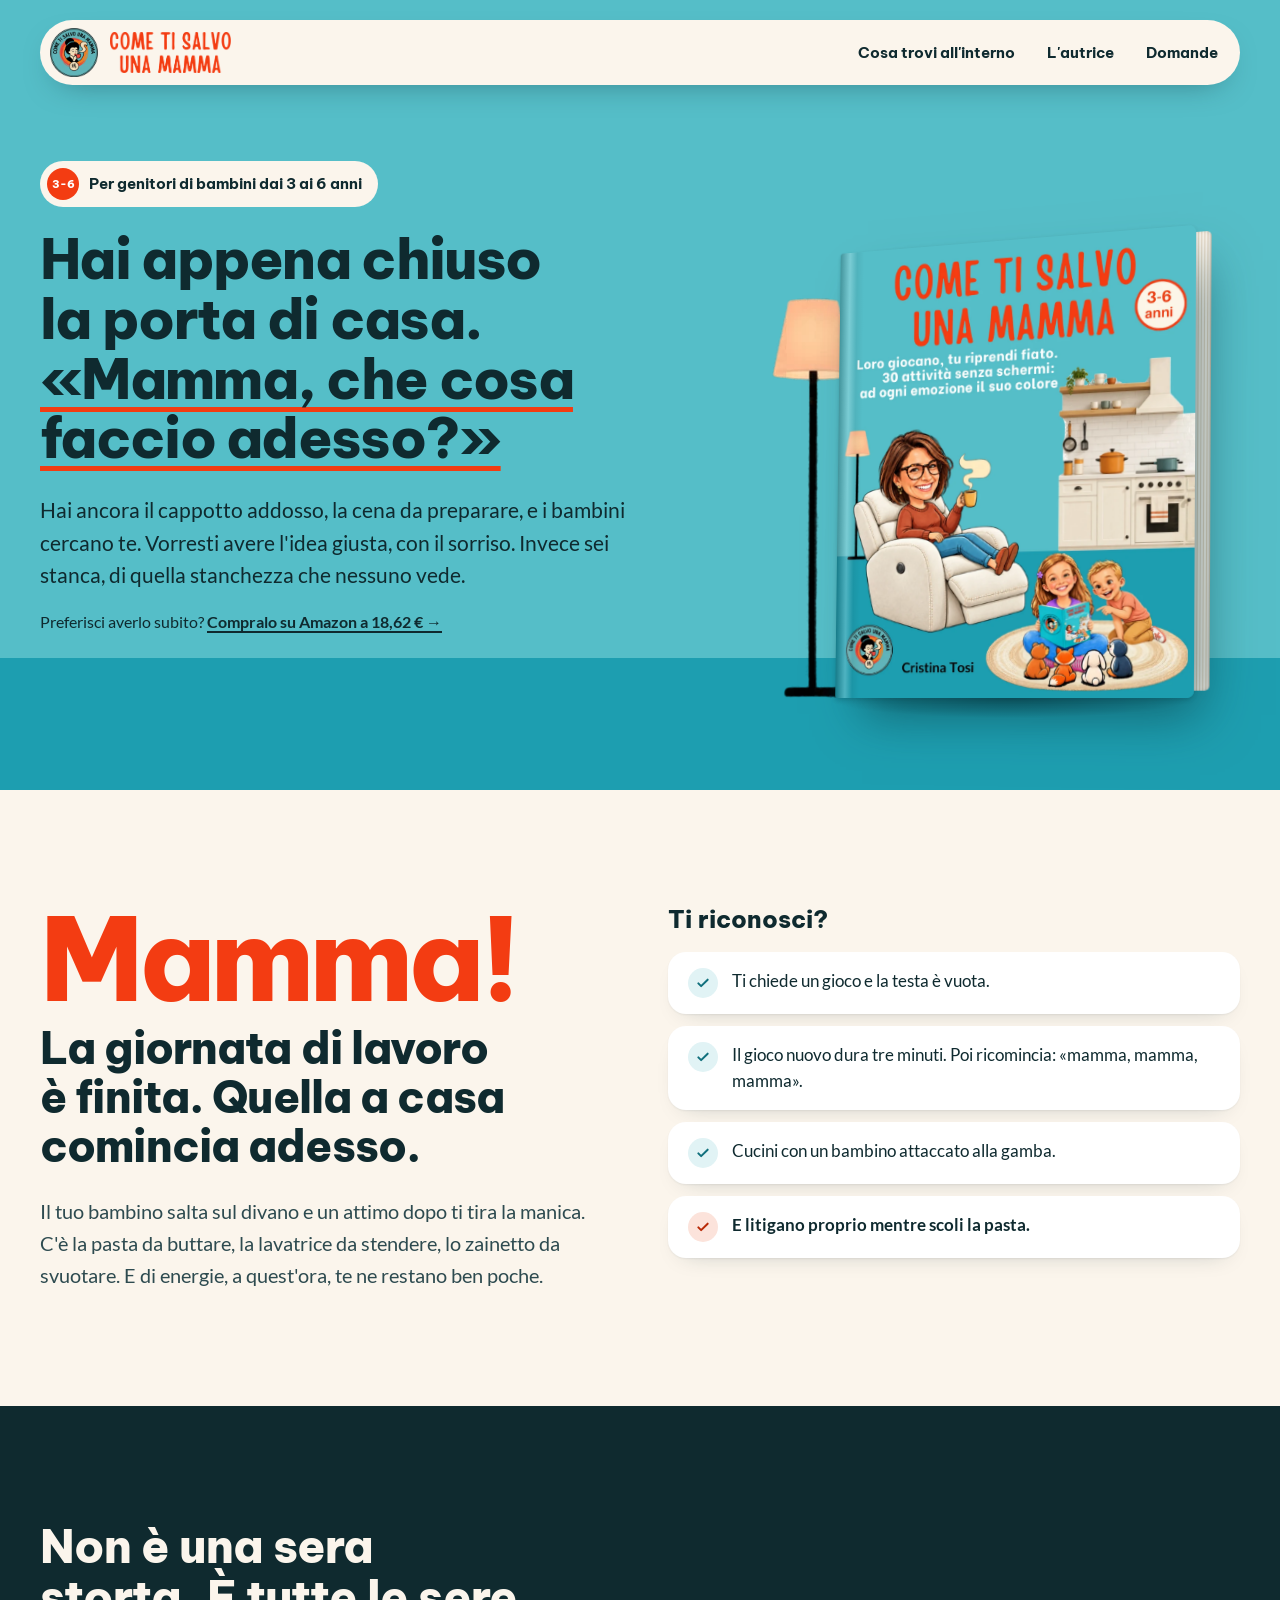
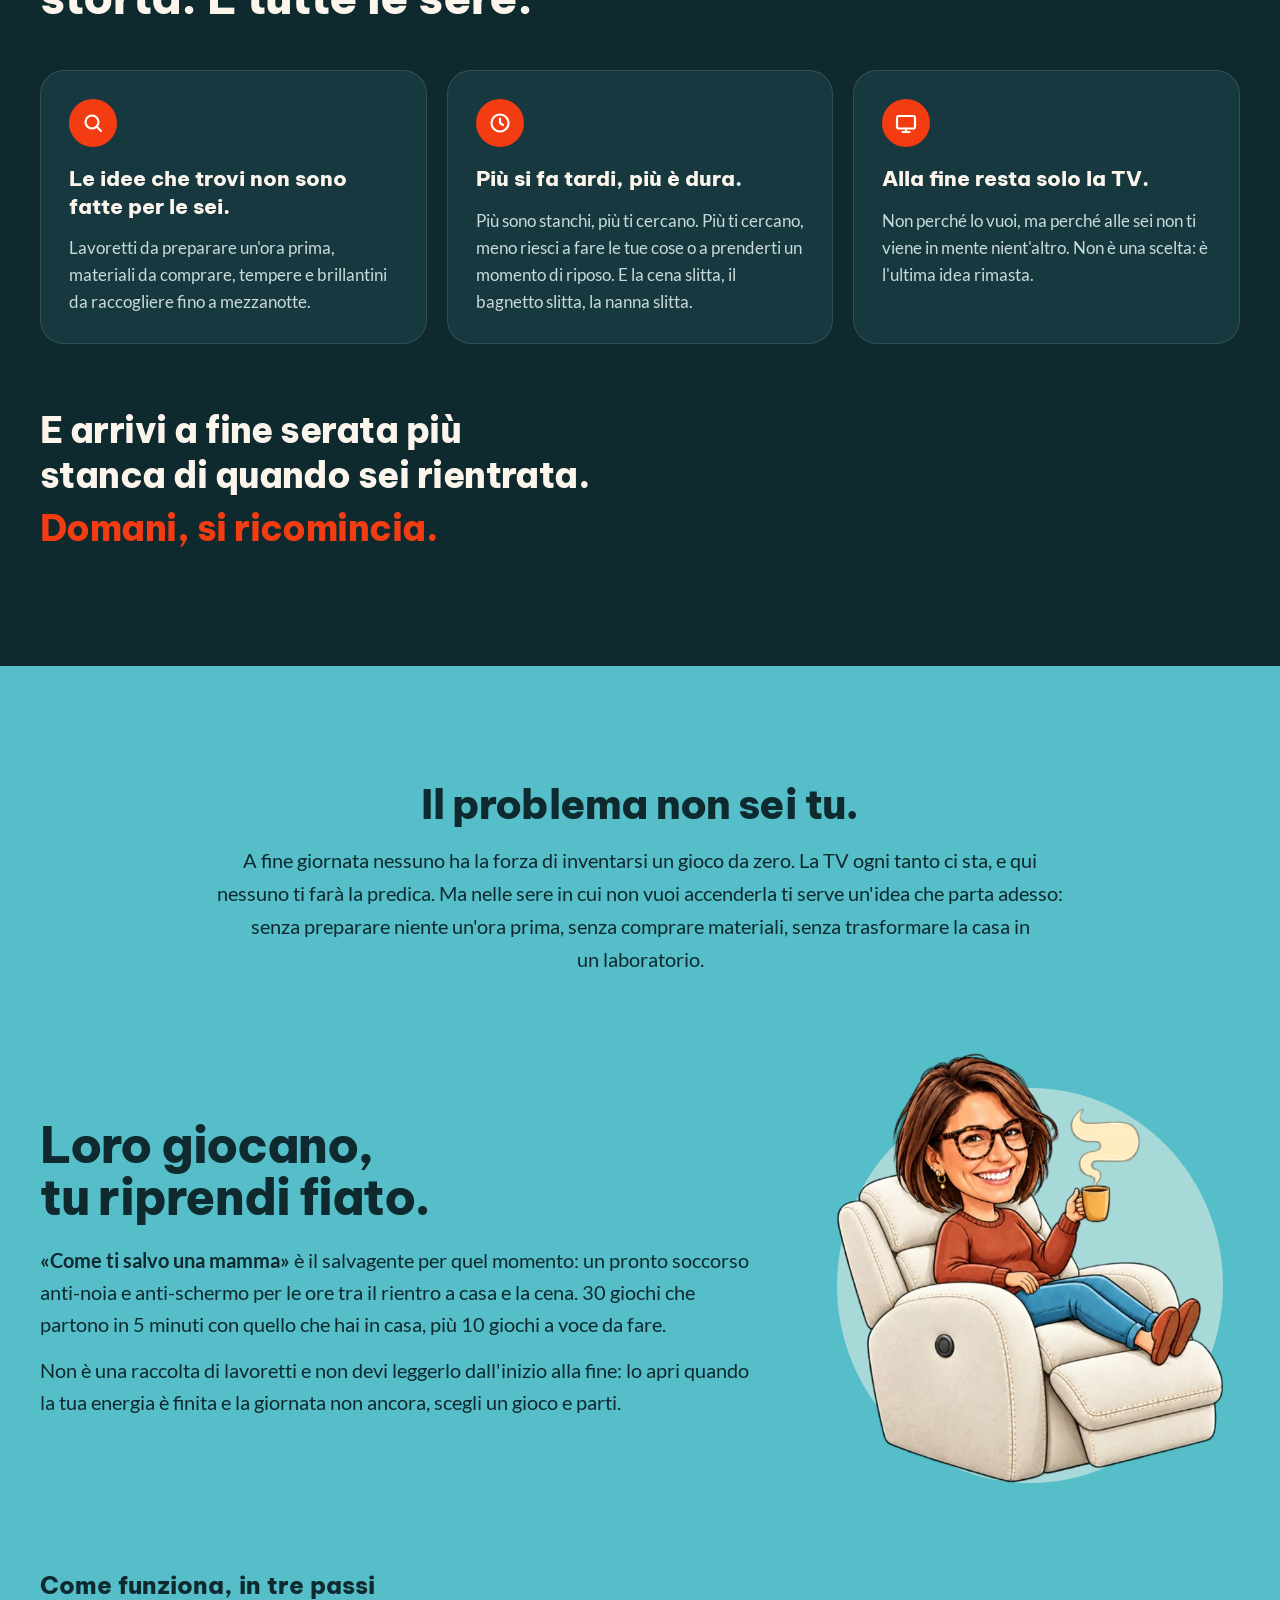
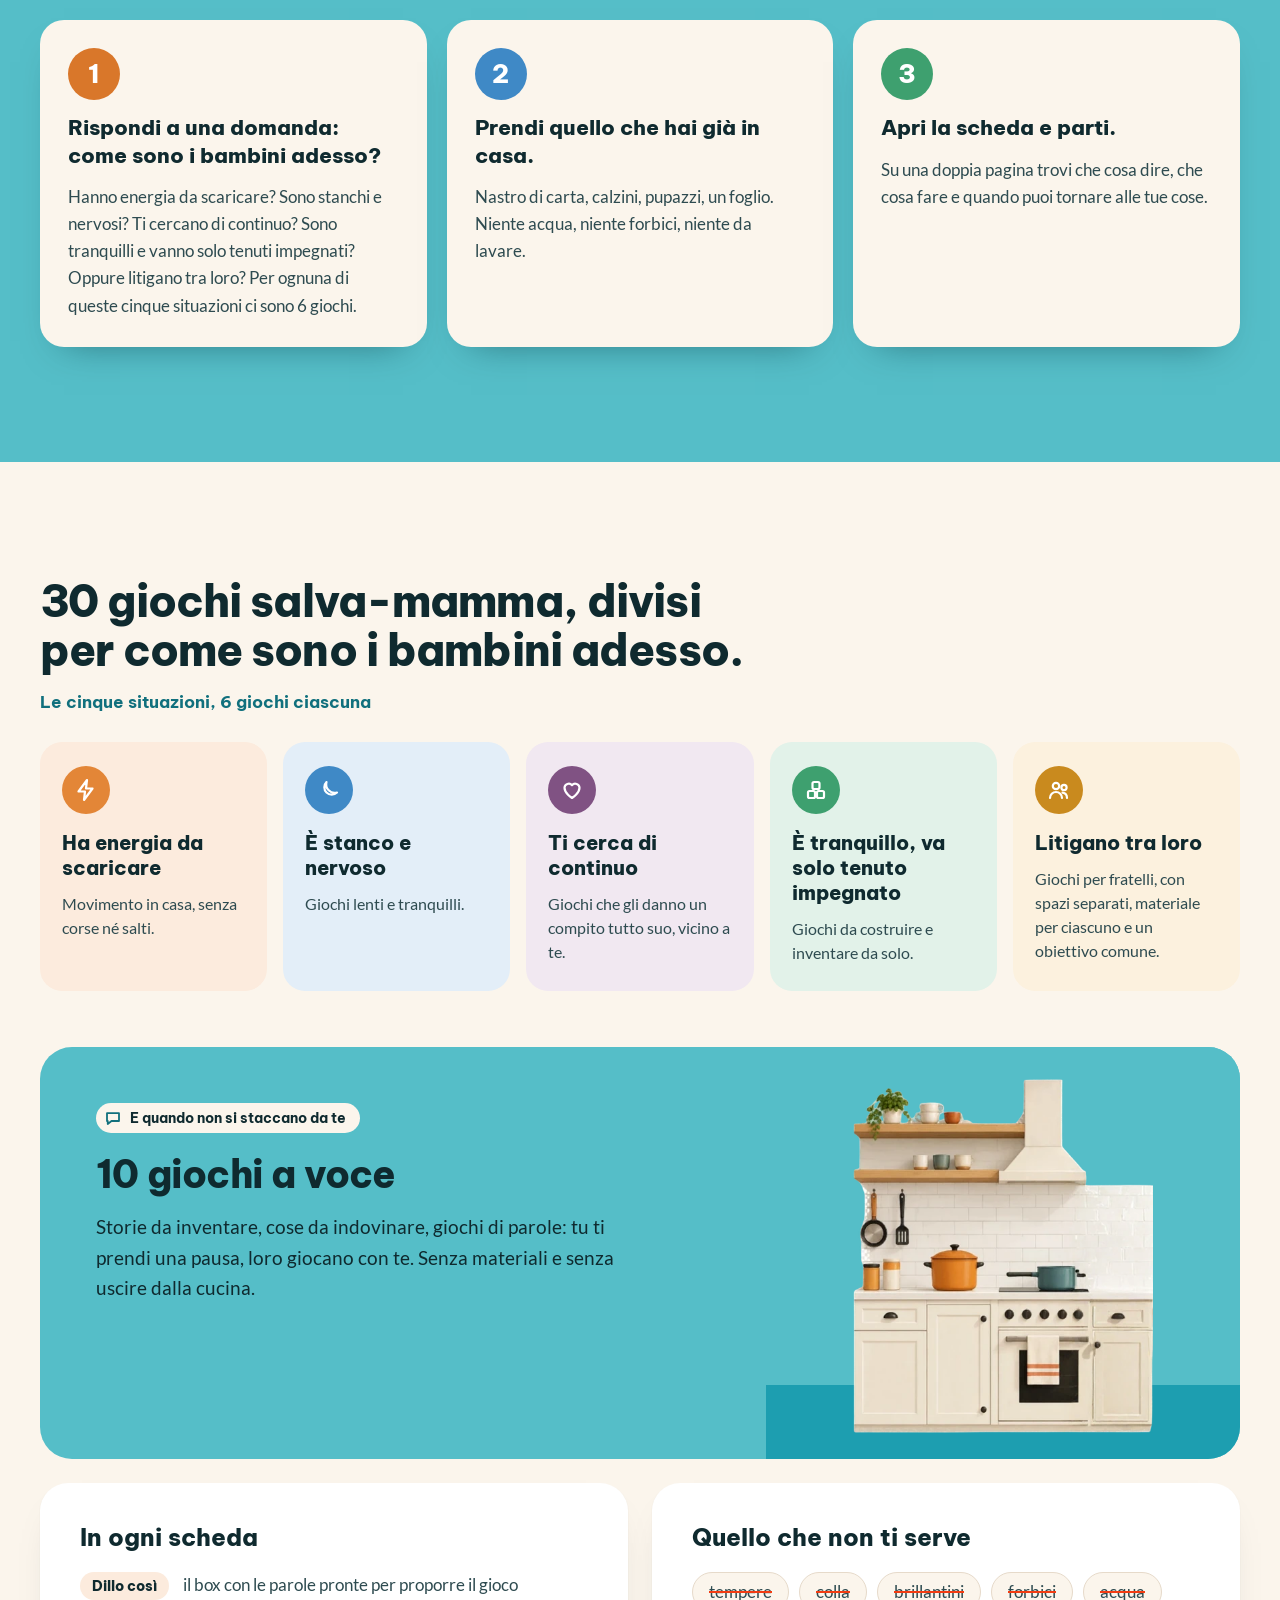
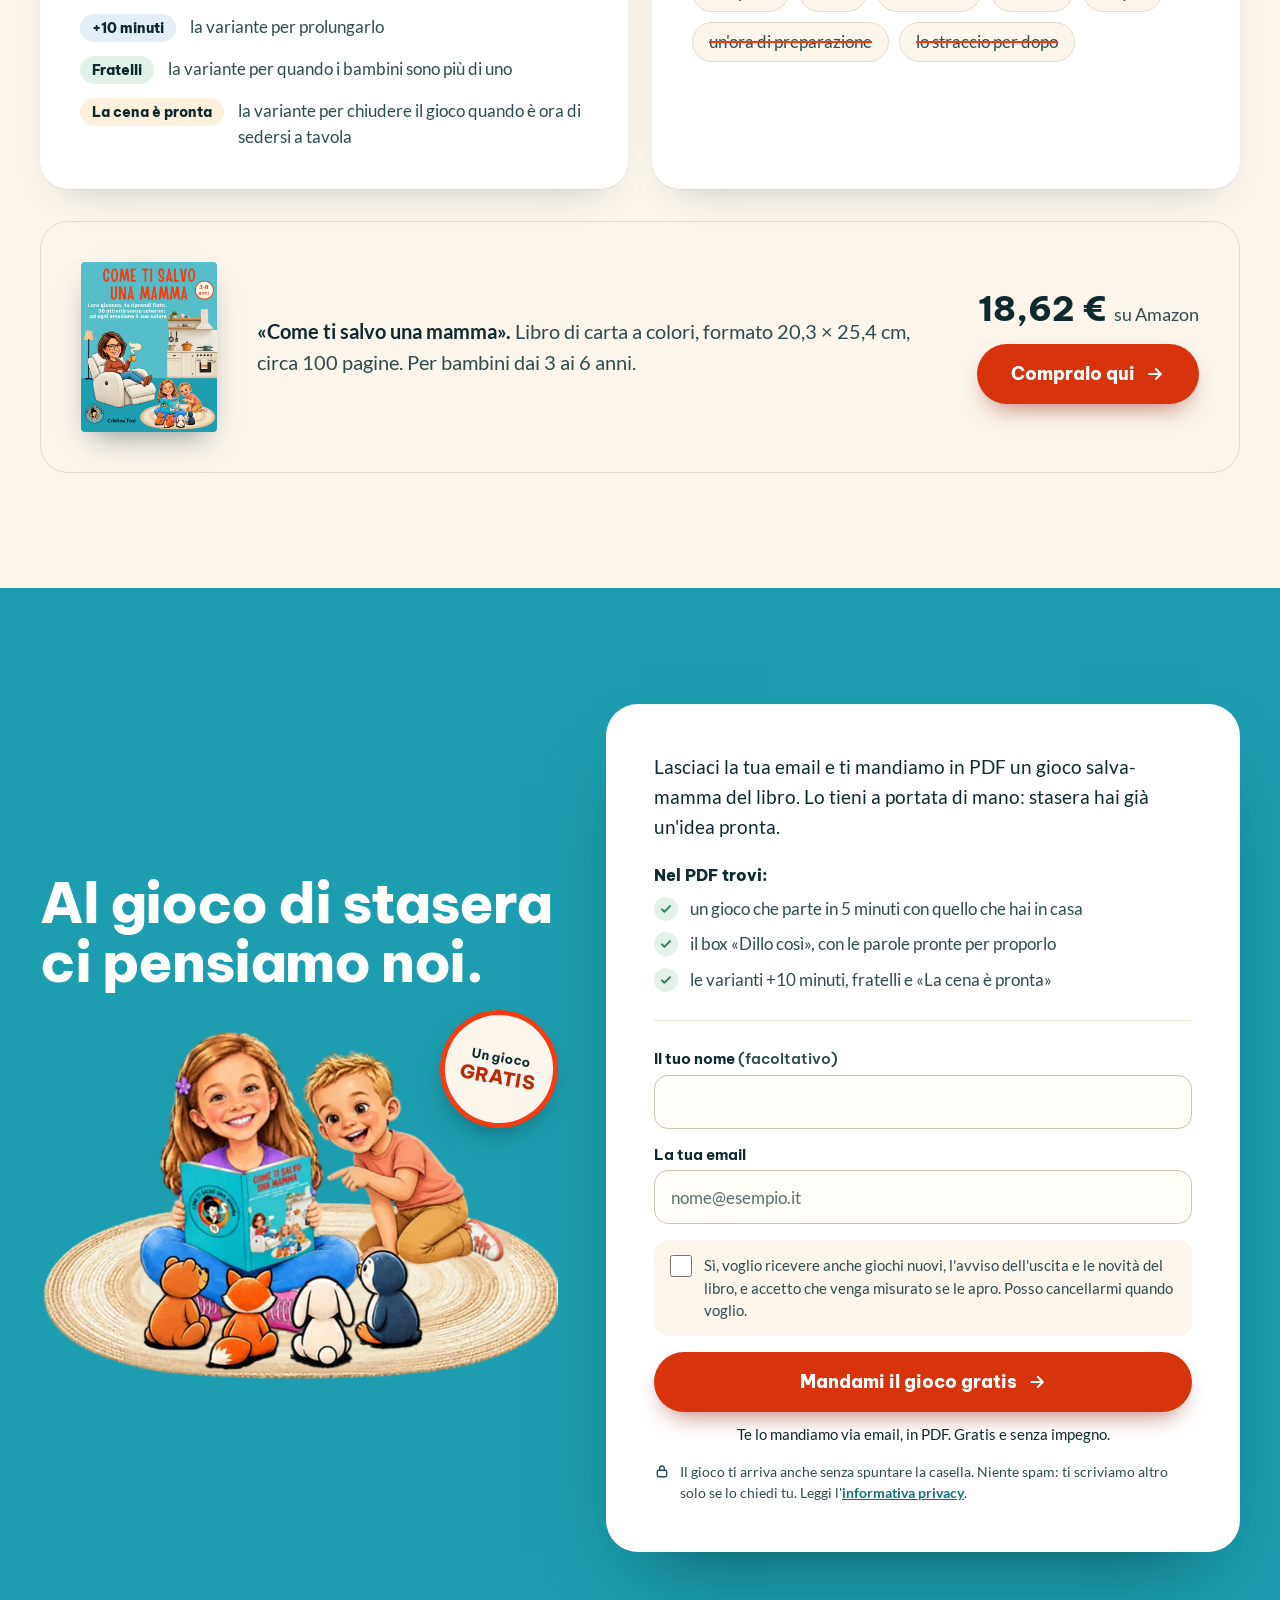
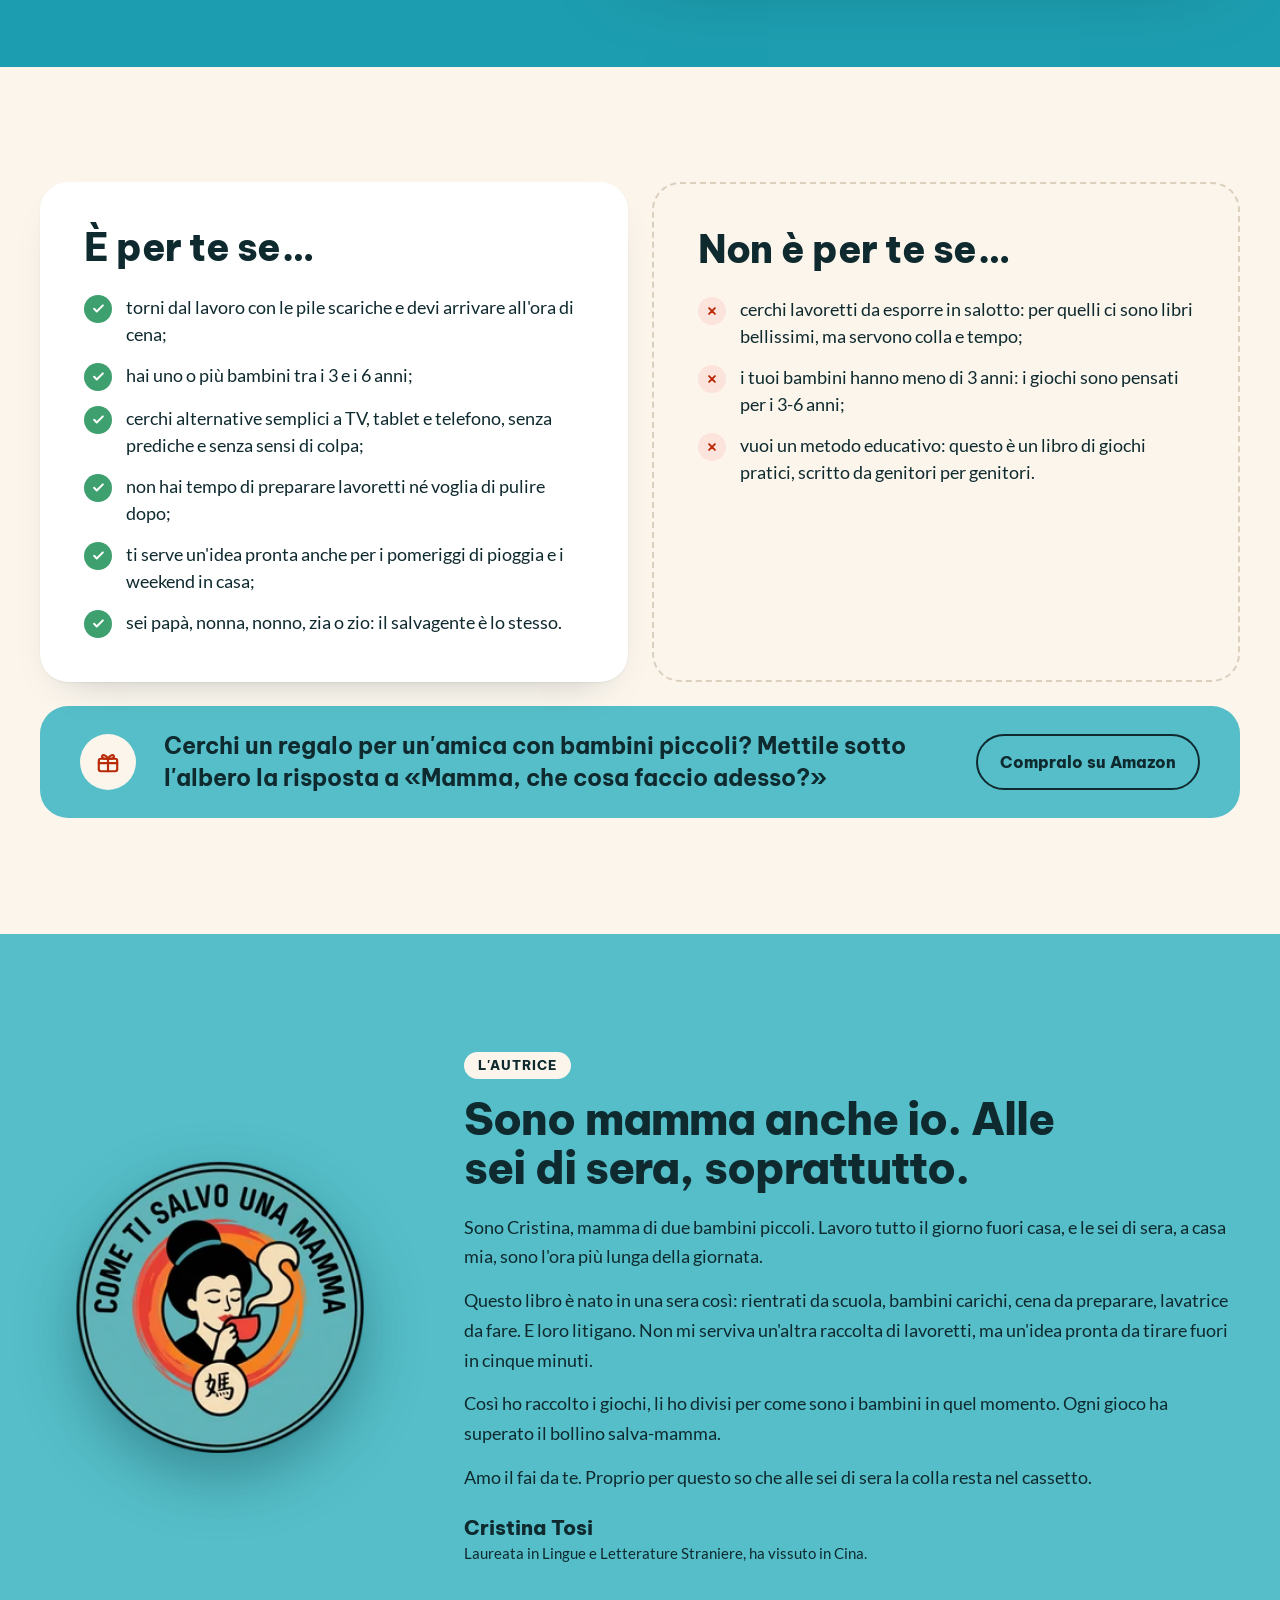
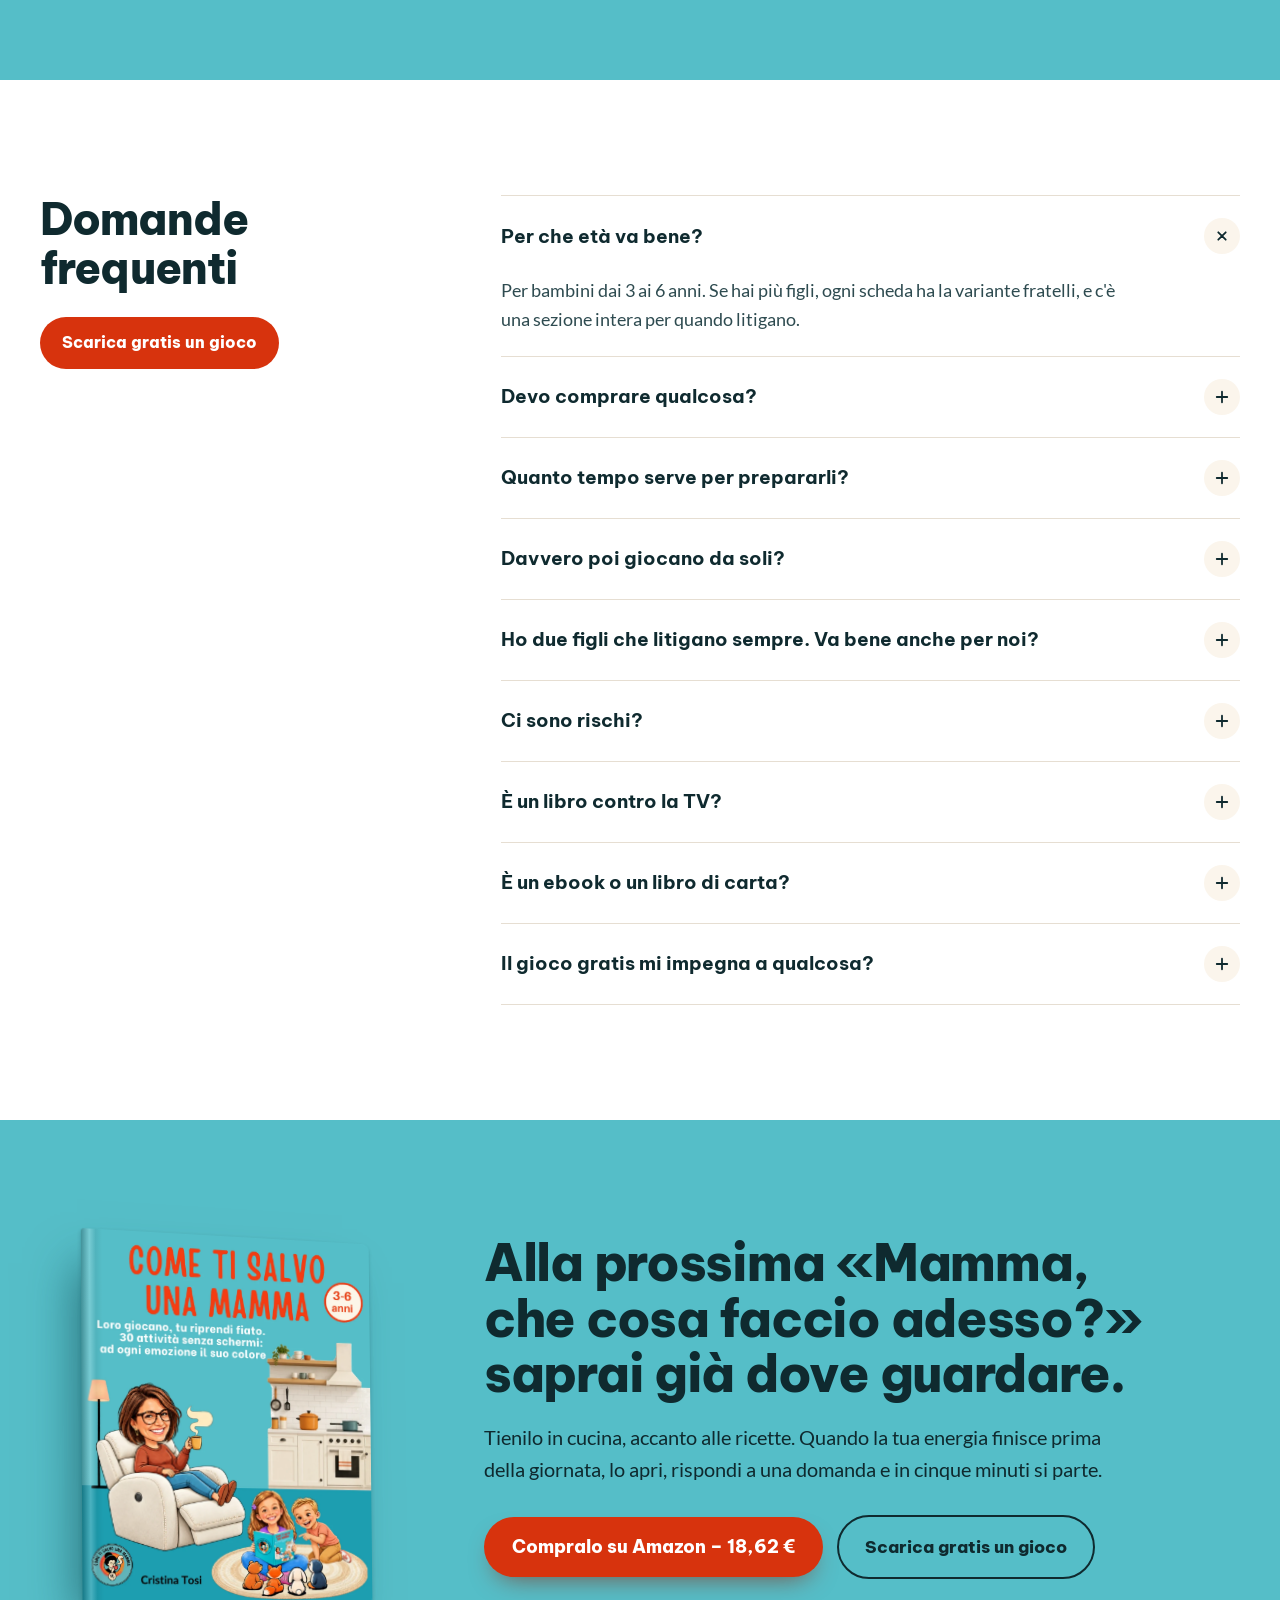
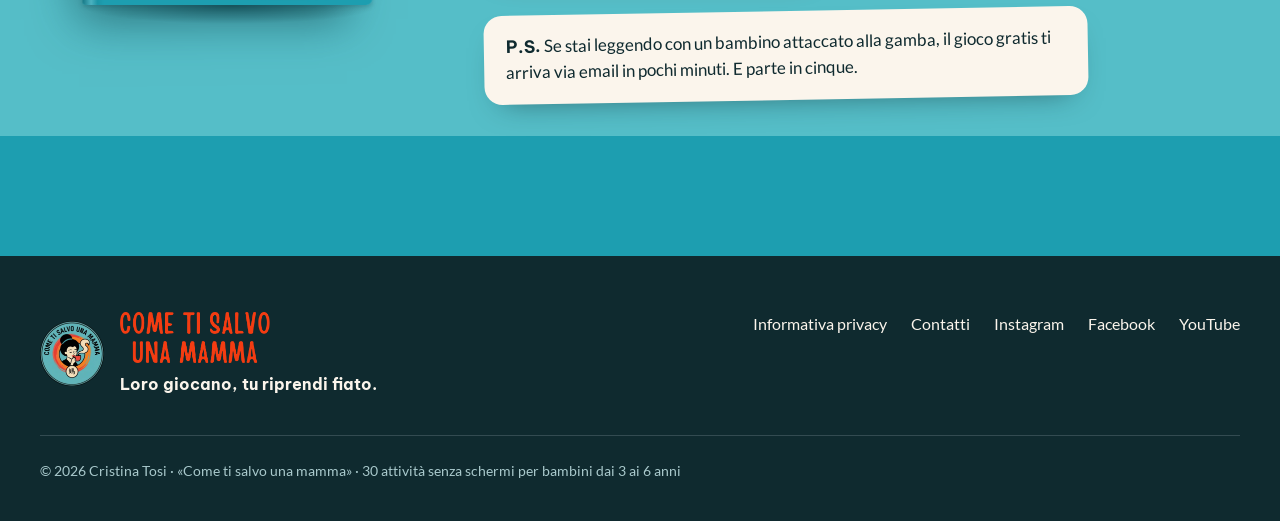
==== commit e2281522: "L'autrice: «Ogni gioco ha superato il bollino salva-mamma.» dopo «Così ho raccolto i giochi…» Co-Aut" ====
--- a/index.html
+++ b/index.html
@@ -301,7 +301,7 @@
 <div style="margin-top: 20px; display: flex; flex-direction: column; gap: 14px; font-size: 18px; line-height: 1.65; color: #0F2A2F;">
 <p style="margin: 0;">Sono Cristina, mamma di due bambini piccoli. Lavoro tutto il giorno fuori casa, e le sei di sera, a casa mia, sono l'ora più lunga della giornata.</p>
 <p style="margin: 0;">Questo libro è nato in una sera così: rientrati da scuola, bambini carichi, cena da preparare, lavatrice da fare. E loro litigano. Non mi serviva un'altra raccolta di lavoretti, ma un'idea pronta da tirare fuori in cinque minuti.</p>
-<p style="margin: 0;">Così ho raccolto i giochi, li ho divisi per come sono i bambini in quel momento.</p>
+<p style="margin: 0;">Così ho raccolto i giochi, li ho divisi per come sono i bambini in quel momento. Ogni gioco ha superato il bollino salva-mamma.</p>
 <p style="margin: 0;">Amo il fai da te. Proprio per questo so che alle sei di sera la colla resta nel cassetto.</p>
 </div>
 <div style="margin-top: 24px;">
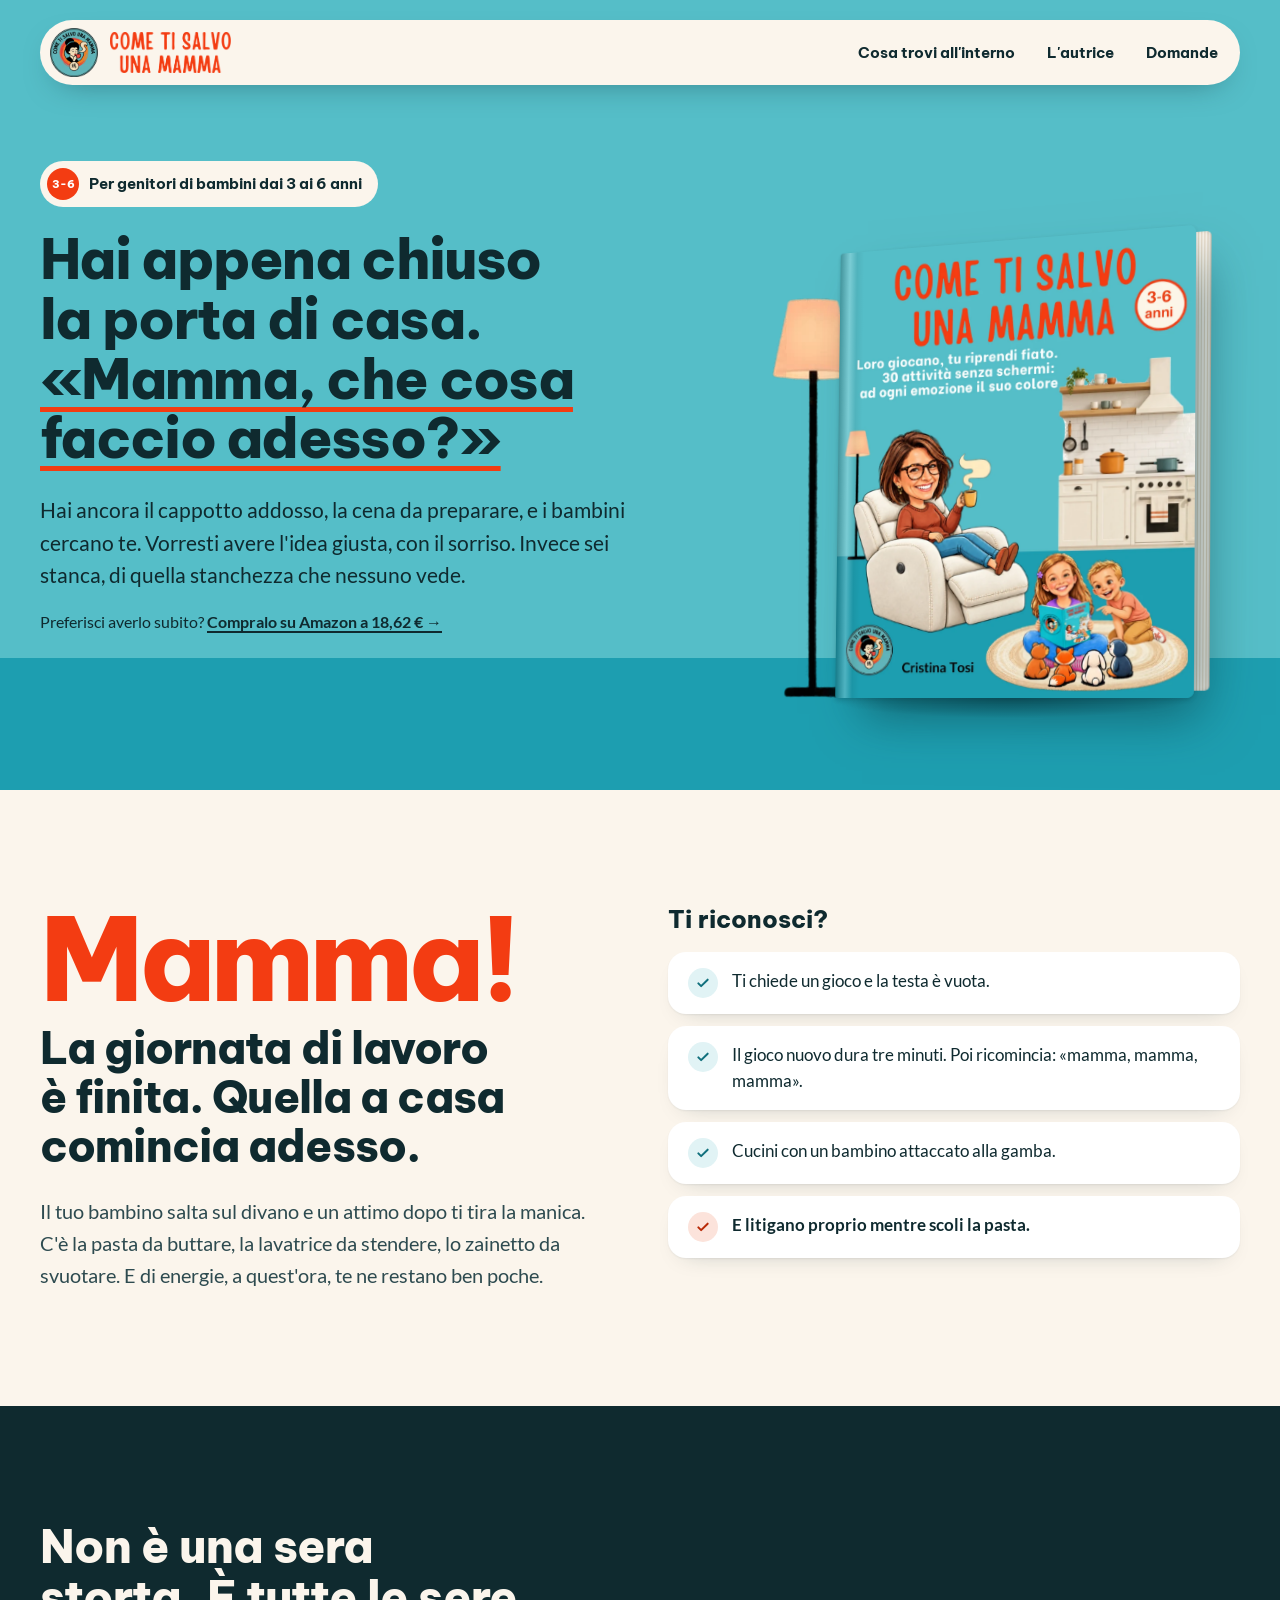
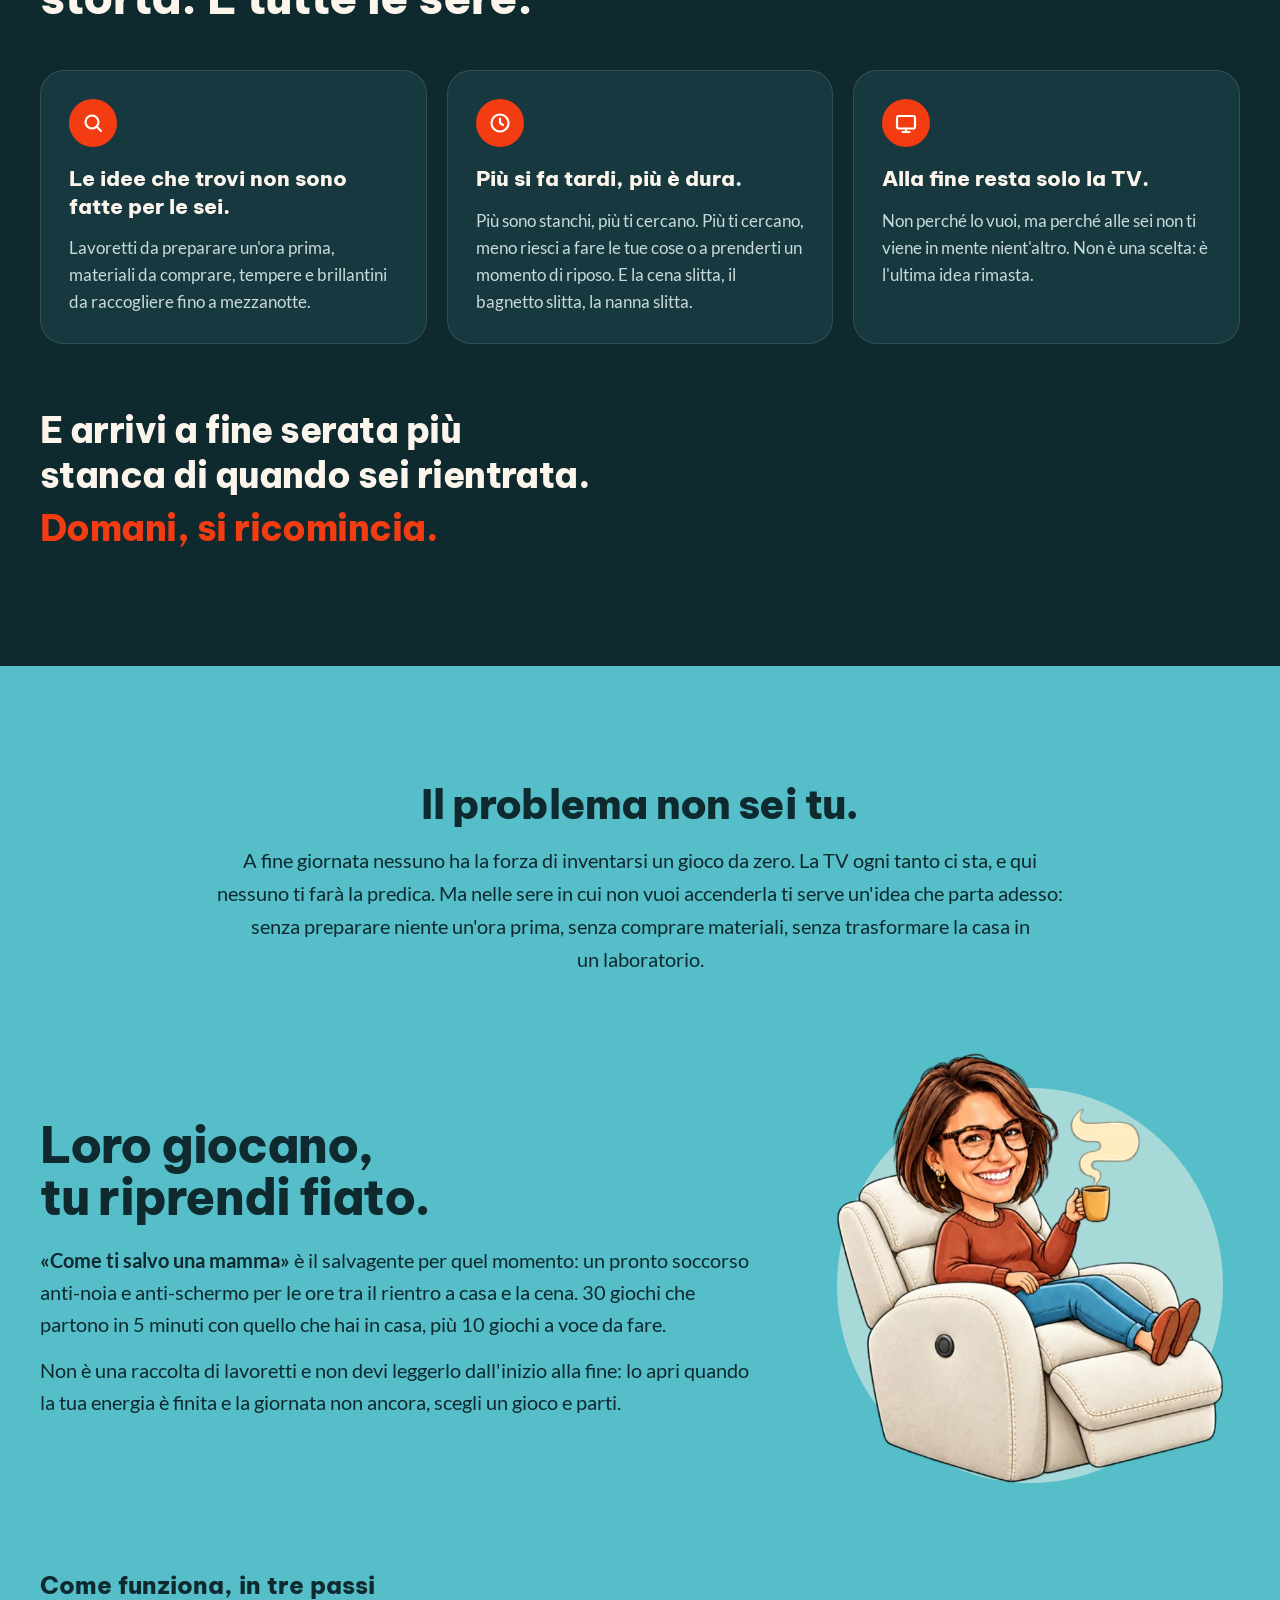
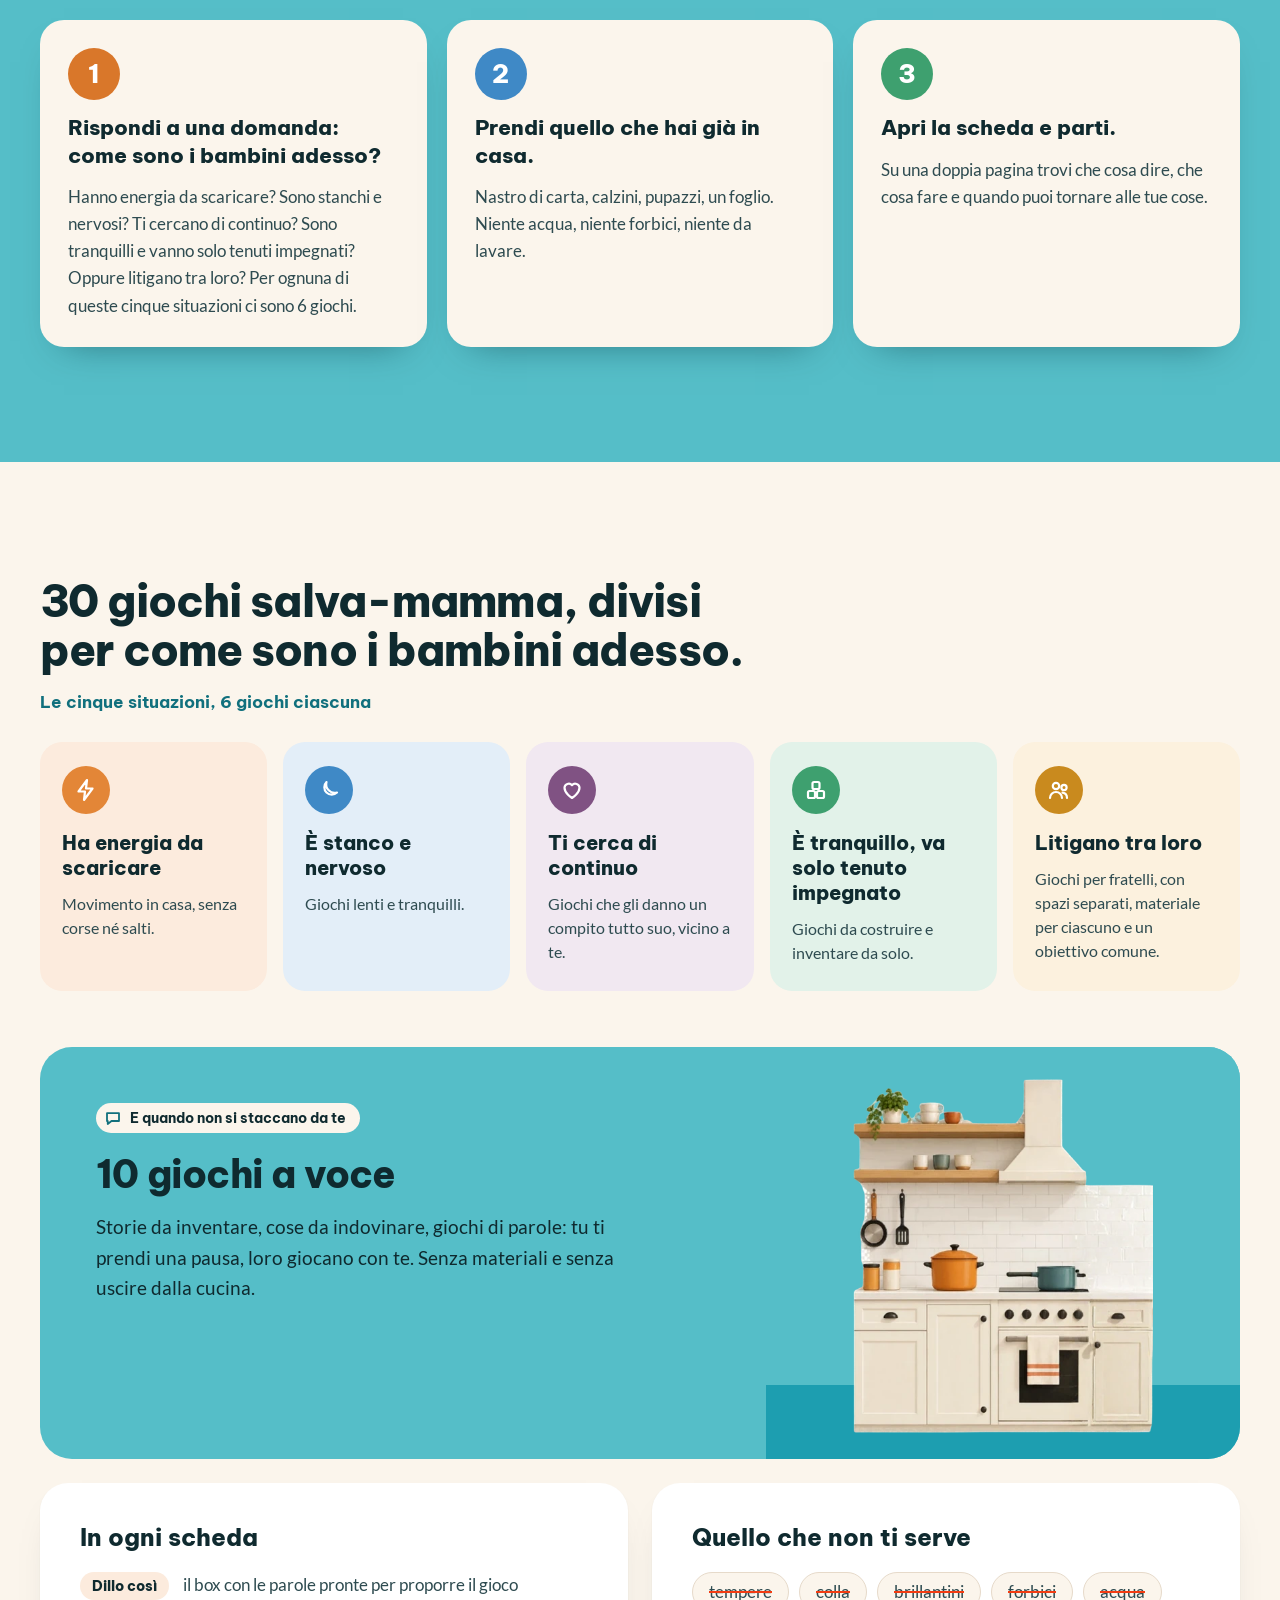
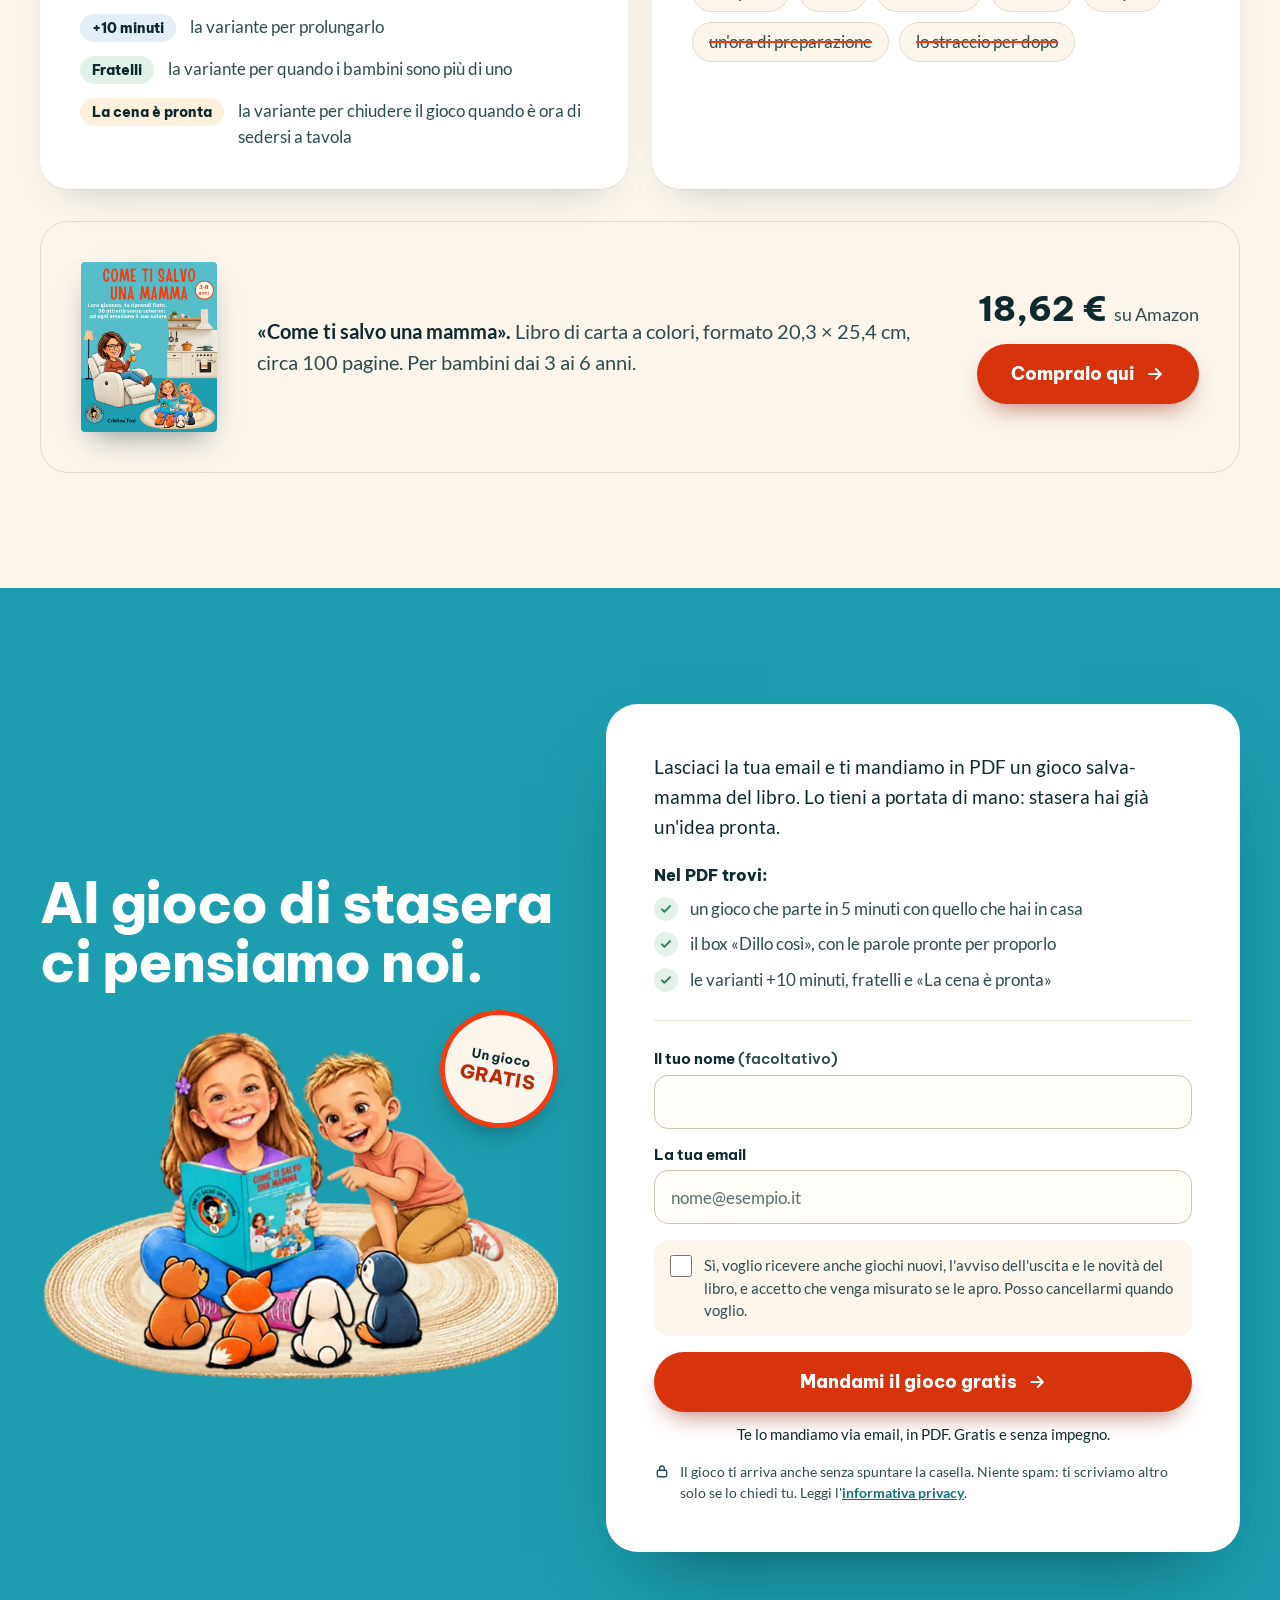
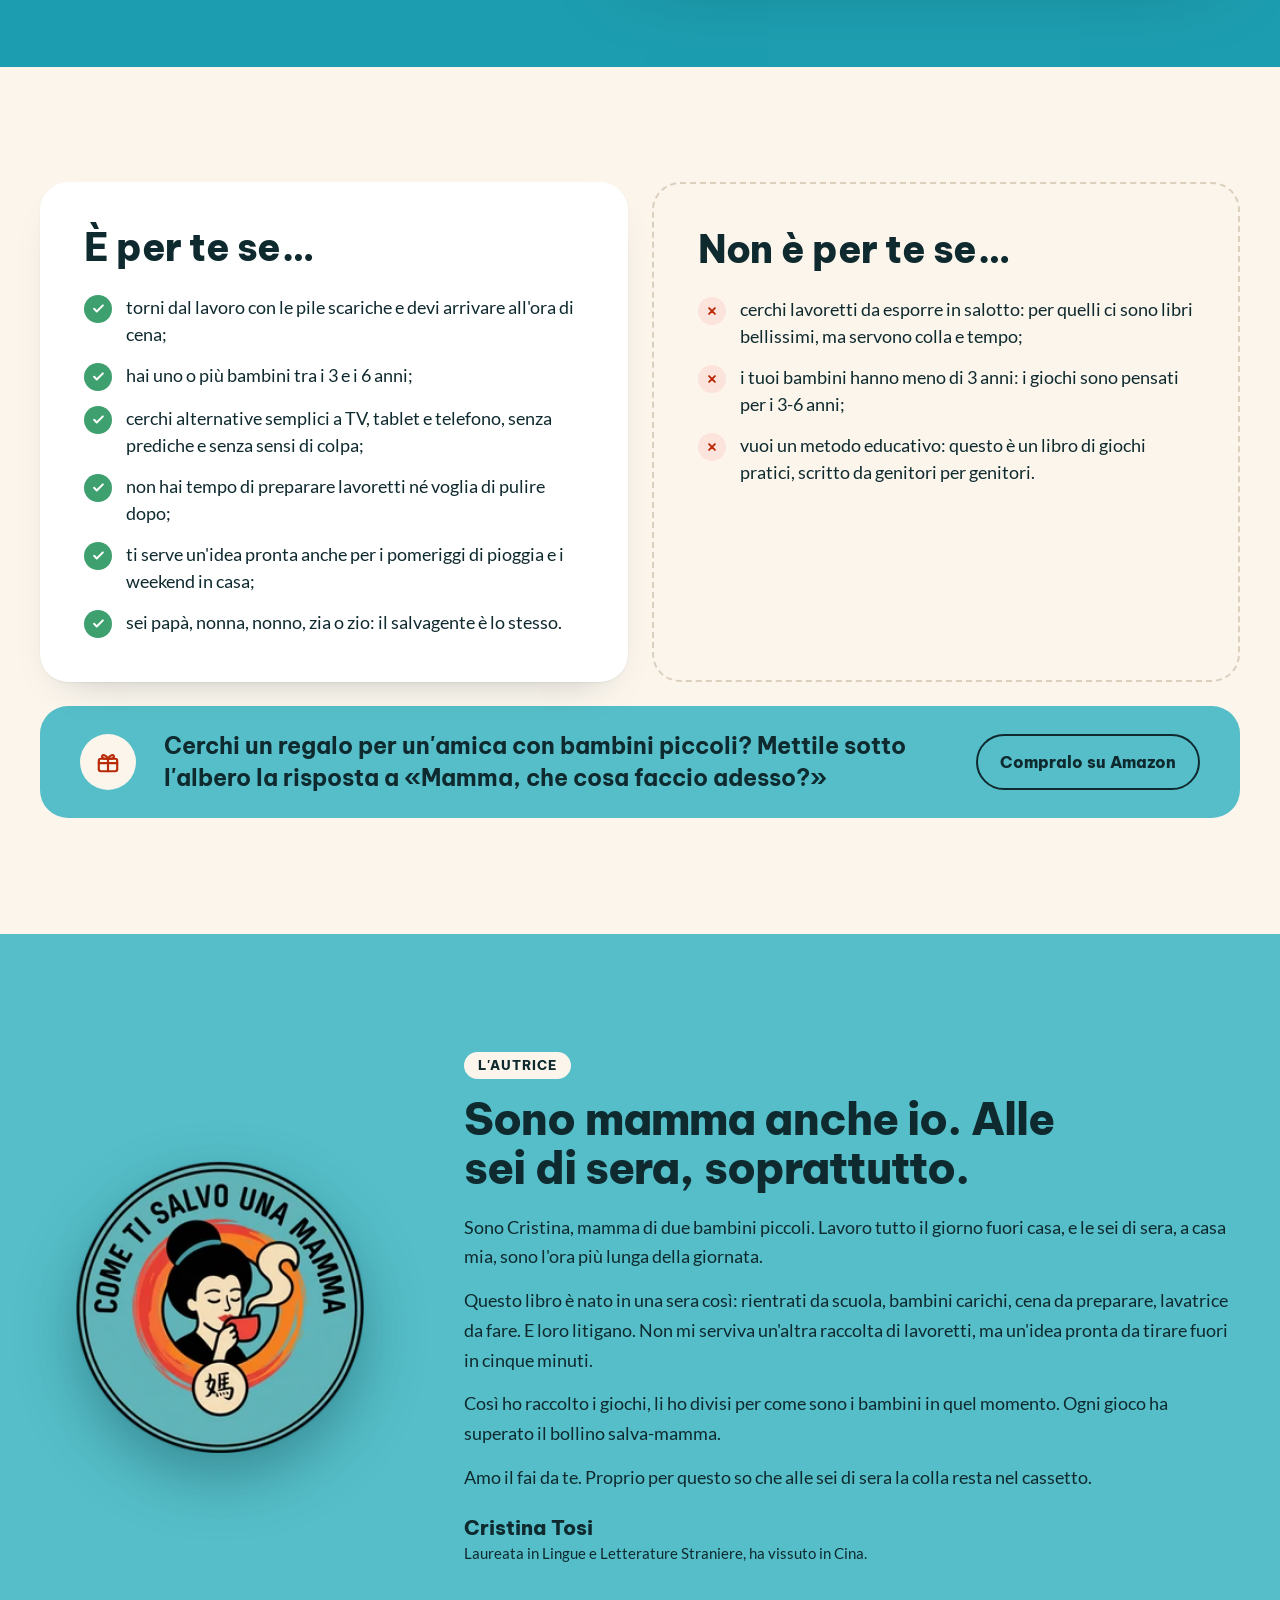
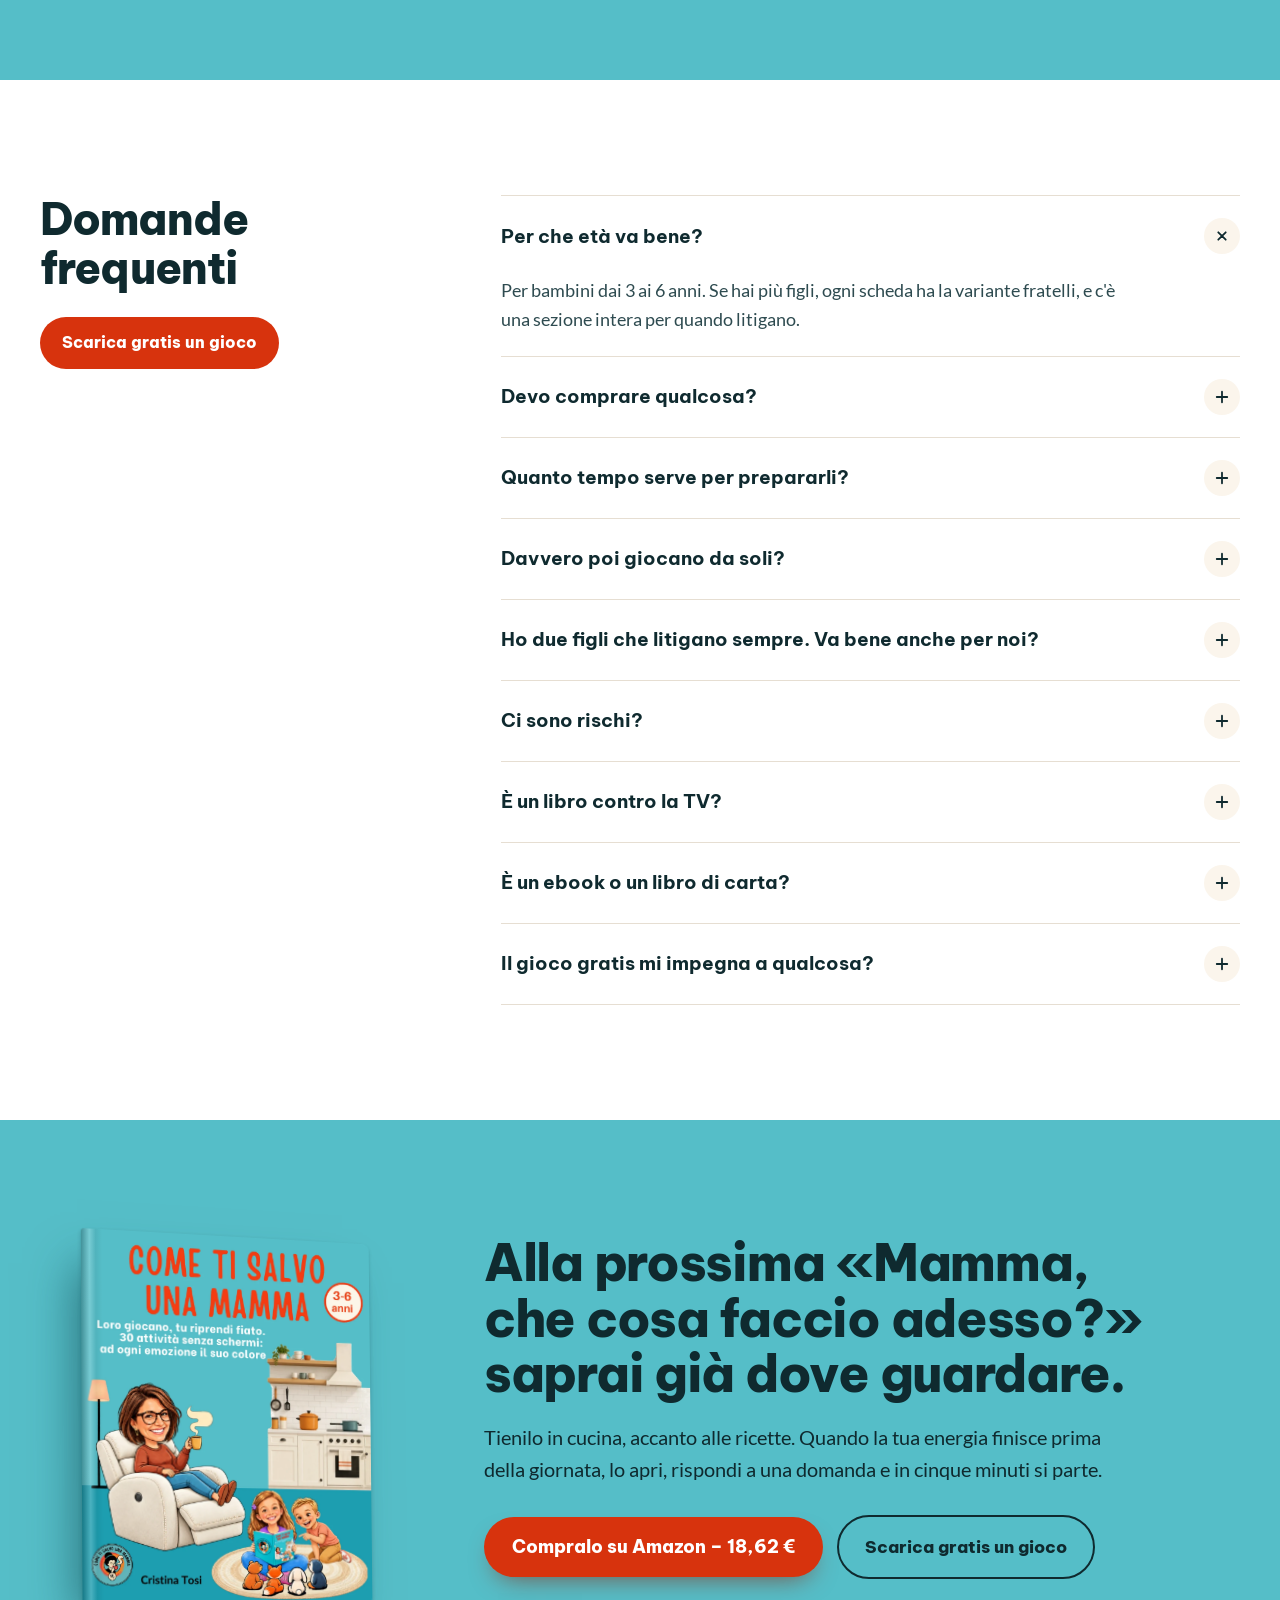
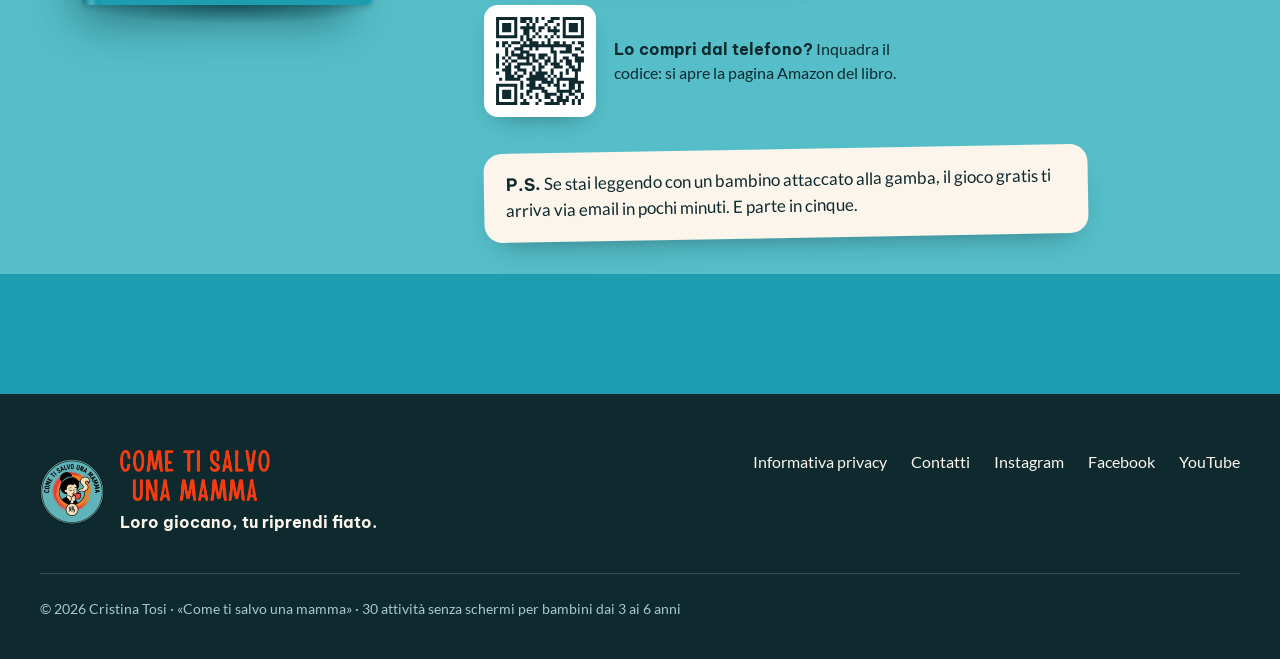
==== commit 21d8b971: "Chiusura: QR code verso la pagina Amazon del libro (solo su schermi grandi), cliccabile Co-Authored-" ====
--- a/index.html
+++ b/index.html
@@ -42,6 +42,8 @@
 @media (max-width:1100px){.sopra-pavimento{padding-bottom:16px}}
 @media (max-width:900px){.hide-md{display:none !important}}
 @media (max-width:480px){.hide-sm{display:none !important}}
+@media (max-width:900px){.nav-pill{flex-wrap:wrap;justify-content:center !important;row-gap:6px !important;border-radius:28px !important;padding:10px 12px 6px !important}.nav-main{width:100%;justify-content:center;flex-wrap:wrap;gap:0 2px !important;border-top:1px solid #E6DACA;padding-top:4px}.nav-link{min-height:40px !important;padding:0 10px !important;font-size:14px !important}}
+@media (max-width:480px){.nav-pill{padding:10px 8px 6px !important}.nav-link{padding:0 5px !important;font-size:13px !important}}
 @media (prefers-reduced-motion:reduce){html{scroll-behavior:auto}.btn,.faq-ico{transition:none}}
 [hidden]{display:none !important}
 .fase{display:contents}
@@ -65,15 +67,15 @@
 
 <section aria-label="Il momento delle sei di sera" style="position: relative; overflow: hidden; background: linear-gradient(180deg, #55BEC8 0, #55BEC8 calc(100% - 132px), #1D9EB0 calc(100% - 132px), #1D9EB0 100%); padding: 20px 24px 0;">
 <header style="max-width: 1200px; margin: 0 auto;">
-<div style="display: flex; align-items: center; justify-content: space-between; gap: 16px; background: #FBF5EC; border-radius: 999px; padding: 8px 8px 8px 10px; box-shadow: 0 12px 32px -18px rgba(15,42,47,.55);">
+<div class="nav-pill" style="display: flex; align-items: center; justify-content: space-between; gap: 16px; background: #FBF5EC; border-radius: 999px; padding: 8px 8px 8px 10px; box-shadow: 0 12px 32px -18px rgba(15,42,47,.55);">
 <a href="#top" aria-label="Come ti salvo una mamma, torna all'inizio" style="display: flex; align-items: center; gap: 12px; text-decoration: none;">
 <img src="assets/logo.webp" alt="" width="256" height="260" style="display: block; width: 48px; height: auto;">
-<img class="hide-sm" src="assets/titolo.png" alt="Come ti salvo una mamma" width="1086" height="369" style="display: block; width: 121px; height: auto;">
+<img src="assets/titolo.png" alt="Come ti salvo una mamma" width="1086" height="369" style="display: block; width: 121px; height: auto;">
 </a>
-<nav aria-label="Navigazione principale" style="display: flex; align-items: center; gap: 4px;">
-<a class="hide-md" href="#dentro" style="display: inline-flex; align-items: center; min-height: 44px; padding: 0 14px; border-radius: 999px; font: 700 15px/1 'Be Vietnam Pro', 'Segoe UI', system-ui, sans-serif; color: #0F2A2F; text-decoration: none;">Cosa trovi all'interno</a>
-<a class="hide-md" href="#autrice" style="display: inline-flex; align-items: center; min-height: 44px; padding: 0 14px; border-radius: 999px; font: 700 15px/1 'Be Vietnam Pro', 'Segoe UI', system-ui, sans-serif; color: #0F2A2F; text-decoration: none;">L'autrice</a>
-<a class="hide-md" href="#domande" style="display: inline-flex; align-items: center; min-height: 44px; padding: 0 14px; border-radius: 999px; font: 700 15px/1 'Be Vietnam Pro', 'Segoe UI', system-ui, sans-serif; color: #0F2A2F; text-decoration: none;">Domande</a>
+<nav class="nav-main" aria-label="Navigazione principale" style="display: flex; align-items: center; gap: 4px;">
+<a class="nav-link" href="#dentro" style="display: inline-flex; align-items: center; min-height: 44px; padding: 0 14px; border-radius: 999px; font: 700 15px/1 'Be Vietnam Pro', 'Segoe UI', system-ui, sans-serif; color: #0F2A2F; text-decoration: none;">Cosa trovi all'interno</a>
+<a class="nav-link" href="#autrice" style="display: inline-flex; align-items: center; min-height: 44px; padding: 0 14px; border-radius: 999px; font: 700 15px/1 'Be Vietnam Pro', 'Segoe UI', system-ui, sans-serif; color: #0F2A2F; text-decoration: none;">L'autrice</a>
+<a class="nav-link" href="#domande" style="display: inline-flex; align-items: center; min-height: 44px; padding: 0 14px; border-radius: 999px; font: 700 15px/1 'Be Vietnam Pro', 'Segoe UI', system-ui, sans-serif; color: #0F2A2F; text-decoration: none;">Domande</a>
 </nav>
 </div>
 </header>
@@ -369,6 +371,10 @@
 <a class="btn btn-ghost" href="#amazon" style="display: inline-flex; align-items: center; justify-content: center; gap: 10px; min-height: 60px; padding: 0 26px; border-radius: 999px; border: 2px solid #0F2A2F; background: transparent; color: #0F2A2F; font: 800 17px/1.2 'Be Vietnam Pro', 'Segoe UI', system-ui, sans-serif; text-decoration: none; white-space: nowrap;">Compralo qui<svg aria-hidden="true" width="20" height="20" viewBox="0 0 24 24" fill="none" stroke="#0F2A2F" style="stroke-width: 2.5; stroke-linecap: round; stroke-linejoin: round;"><path d="M5 12h14M13 6l6 6-6 6"></path></svg></a>
 </div>
 </div>
+<div class="hide-md" style="display: flex; align-items: center; gap: 18px; margin-top: 26px;">
+<a href="#amazon" aria-label="Compra il libro su Amazon" style="display: block; flex: 0 0 auto; box-sizing: border-box; width: 112px; height: 112px; padding: 6px; border-radius: 14px; background: #FFFFFF; box-shadow: 0 10px 24px -14px rgba(15,42,47,.6);"><svg aria-hidden="true" style="display: block; width: 100%; height: 100%;" xmlns="http://www.w3.org/2000/svg" viewBox="0 0 33 33"><path fill="#fff" d="M0 0h33v33h-33z"/><path stroke="#0f2a2f" d="M2 2.5h7m1 0h4m1 0h1m1 0h1m2 0h3m1 0h7m-29 1h1m5 0h1m1 0h2m1 0h1m1 0h1m3 0h2m3 0h1m5 0h1m-29 1h1m1 0h3m1 0h1m3 0h1m1 0h1m3 0h1m3 0h1m1 0h1m1 0h3m1 0h1m-29 1h1m1 0h3m1 0h1m1 0h5m1 0h2m1 0h1m1 0h1m2 0h1m1 0h3m1 0h1m-29 1h1m1 0h3m1 0h1m2 0h2m1 0h1m1 0h1m2 0h4m1 0h1m1 0h3m1 0h1m-29 1h1m5 0h1m2 0h2m2 0h1m5 0h1m2 0h1m5 0h1m-29 1h7m1 0h1m1 0h1m1 0h1m1 0h1m1 0h1m1 0h1m1 0h1m1 0h7m-21 1h1m1 0h2m5 0h1m-18 1h1m1 0h2m1 0h3m1 0h1m1 0h3m1 0h1m1 0h1m1 0h2m1 0h1m2 0h1m1 0h2m-29 1h1m1 0h1m1 0h1m3 0h17m3 0h1m-26 1h1m2 0h3m2 0h1m1 0h1m4 0h1m4 0h2m1 0h2m-25 1h1m1 0h1m2 0h3m7 0h2m1 0h4m3 0h1m-29 1h1m2 0h1m1 0h4m1 0h3m1 0h3m2 0h1m5 0h2m-27 1h1m1 0h1m1 0h1m2 0h4m1 0h1m1 0h2m1 0h1m1 0h1m2 0h2m2 0h3m-29 1h1m2 0h1m1 0h2m3 0h1m1 0h2m2 0h2m1 0h1m1 0h1m1 0h2m1 0h3m-29 1h1m1 0h1m1 0h1m2 0h5m2 0h1m1 0h1m1 0h3m2 0h2m2 0h1m-28 1h1m2 0h2m1 0h2m4 0h1m1 0h2m3 0h3m2 0h2m1 0h1m-26 1h3m2 0h3m2 0h1m1 0h1m3 0h1m4 0h1m1 0h3m-28 1h1m2 0h2m1 0h1m2 0h1m1 0h1m1 0h4m1 0h1m2 0h1m1 0h1m2 0h1m-24 1h3m1 0h2m2 0h5m1 0h1m1 0h1m1 0h1m4 0h1m-26 1h1m1 0h5m2 0h7m1 0h1m1 0h7m-19 1h1m2 0h2m2 0h4m1 0h1m3 0h5m-29 1h7m1 0h1m1 0h3m1 0h1m2 0h1m1 0h2m1 0h1m1 0h2m1 0h1m-28 1h1m5 0h1m1 0h1m2 0h5m4 0h1m3 0h2m1 0h1m-28 1h1m1 0h3m1 0h1m3 0h2m3 0h2m3 0h5m1 0h2m-28 1h1m1 0h3m1 0h1m1 0h1m1 0h1m2 0h1m2 0h4m1 0h1m2 0h2m2 0h1m-29 1h1m1 0h3m1 0h1m1 0h1m2 0h1m1 0h1m2 0h2m2 0h2m1 0h1m2 0h1m1 0h1m-29 1h1m5 0h1m2 0h1m4 0h1m3 0h1m1 0h4m1 0h1m1 0h1m-28 1h7m1 0h3m2 0h1m2 0h5m1 0h1m2 0h1m1 0h1"/></svg></a>
+<p style="margin: 0; max-width: 300px; font-size: 16px; line-height: 1.5; color: #0F2A2F;"><strong style="font-family: 'Be Vietnam Pro', 'Segoe UI', system-ui, sans-serif;">Lo compri dal telefono?</strong> Inquadra il codice: si apre la pagina Amazon del libro.</p>
+</div>
 <p style="margin: 32px 0 0; max-width: 560px; padding: 18px 22px; border-radius: 18px; background: #FBF5EC; font-size: 17px; line-height: 1.55; color: #0F2A2F; transform: rotate(-1deg); box-shadow: 0 14px 30px -18px rgba(15,42,47,.6);"><strong style="font-family: 'Be Vietnam Pro', 'Segoe UI', system-ui, sans-serif;">P.S.</strong> Se stai leggendo con un bambino attaccato alla gamba, il gioco gratis ti arriva via email in pochi minuti. E parte in cinque.</p>
 </div>
 </div>
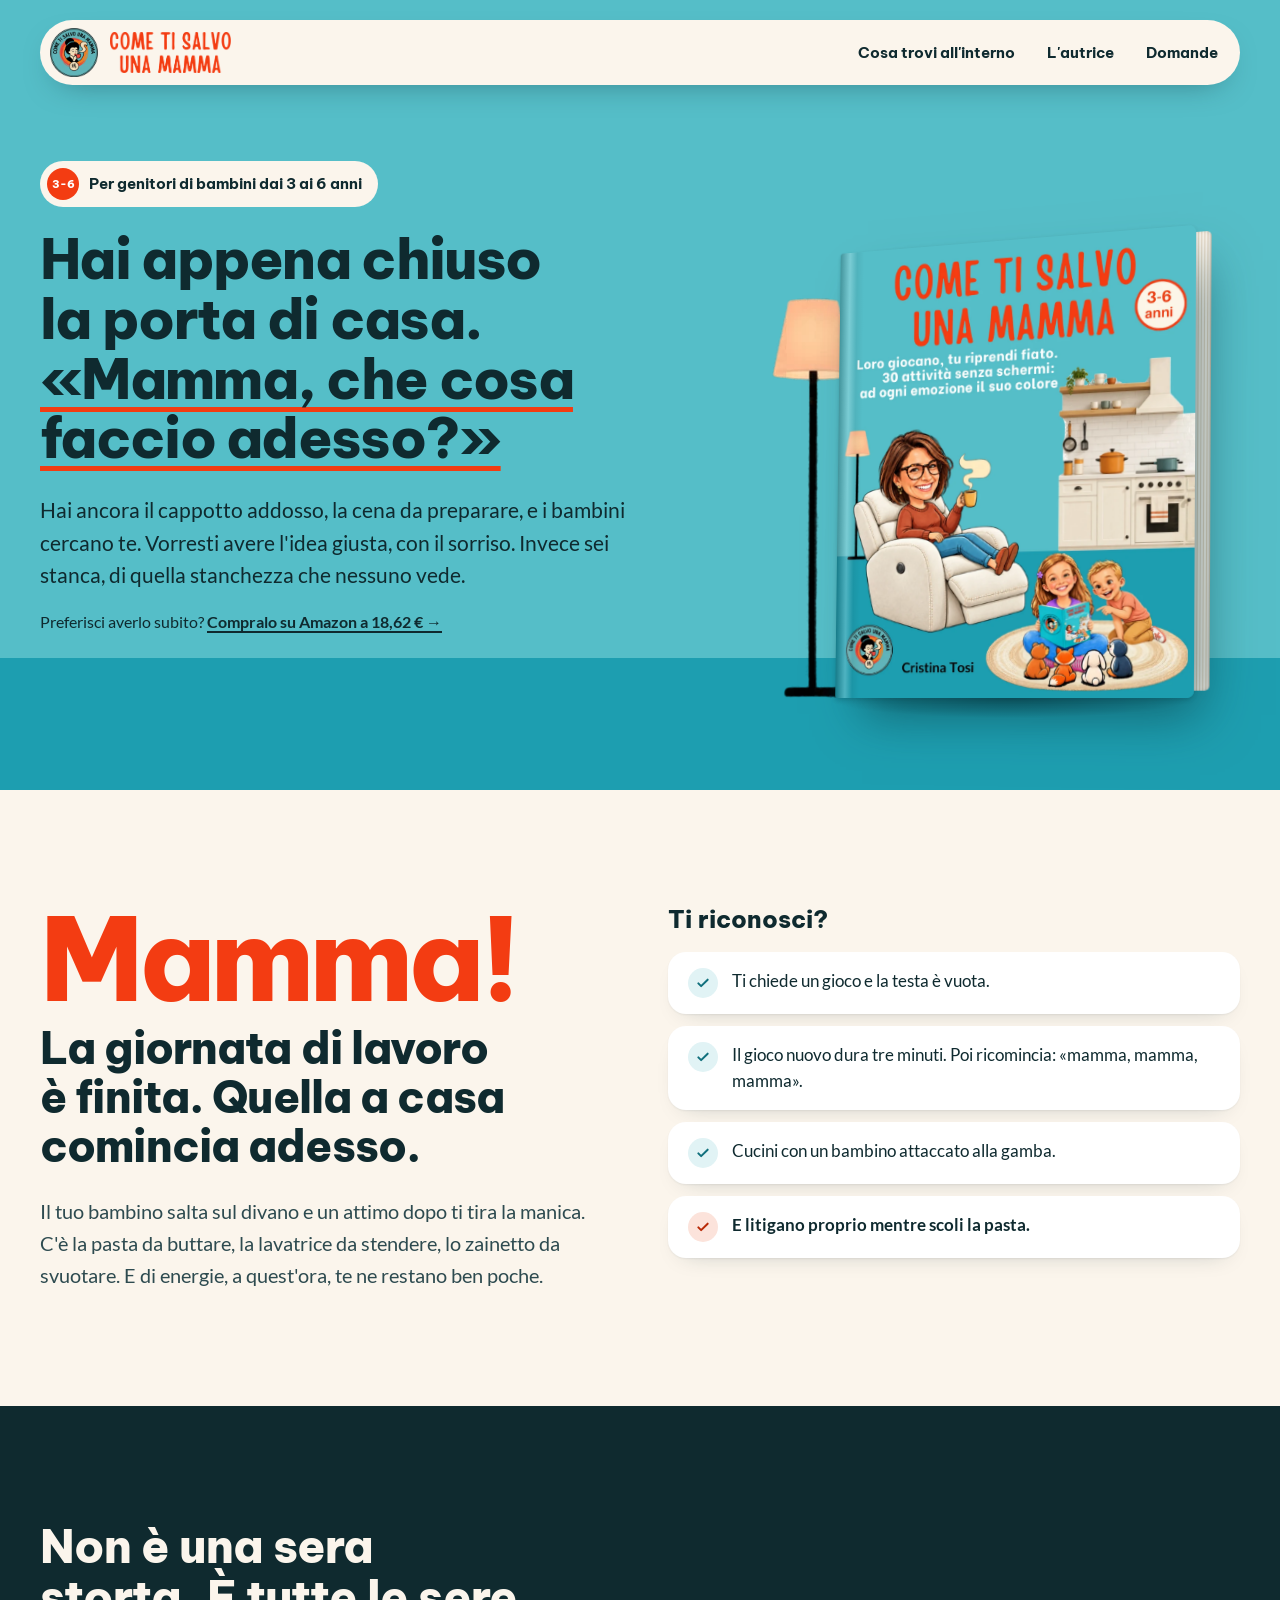
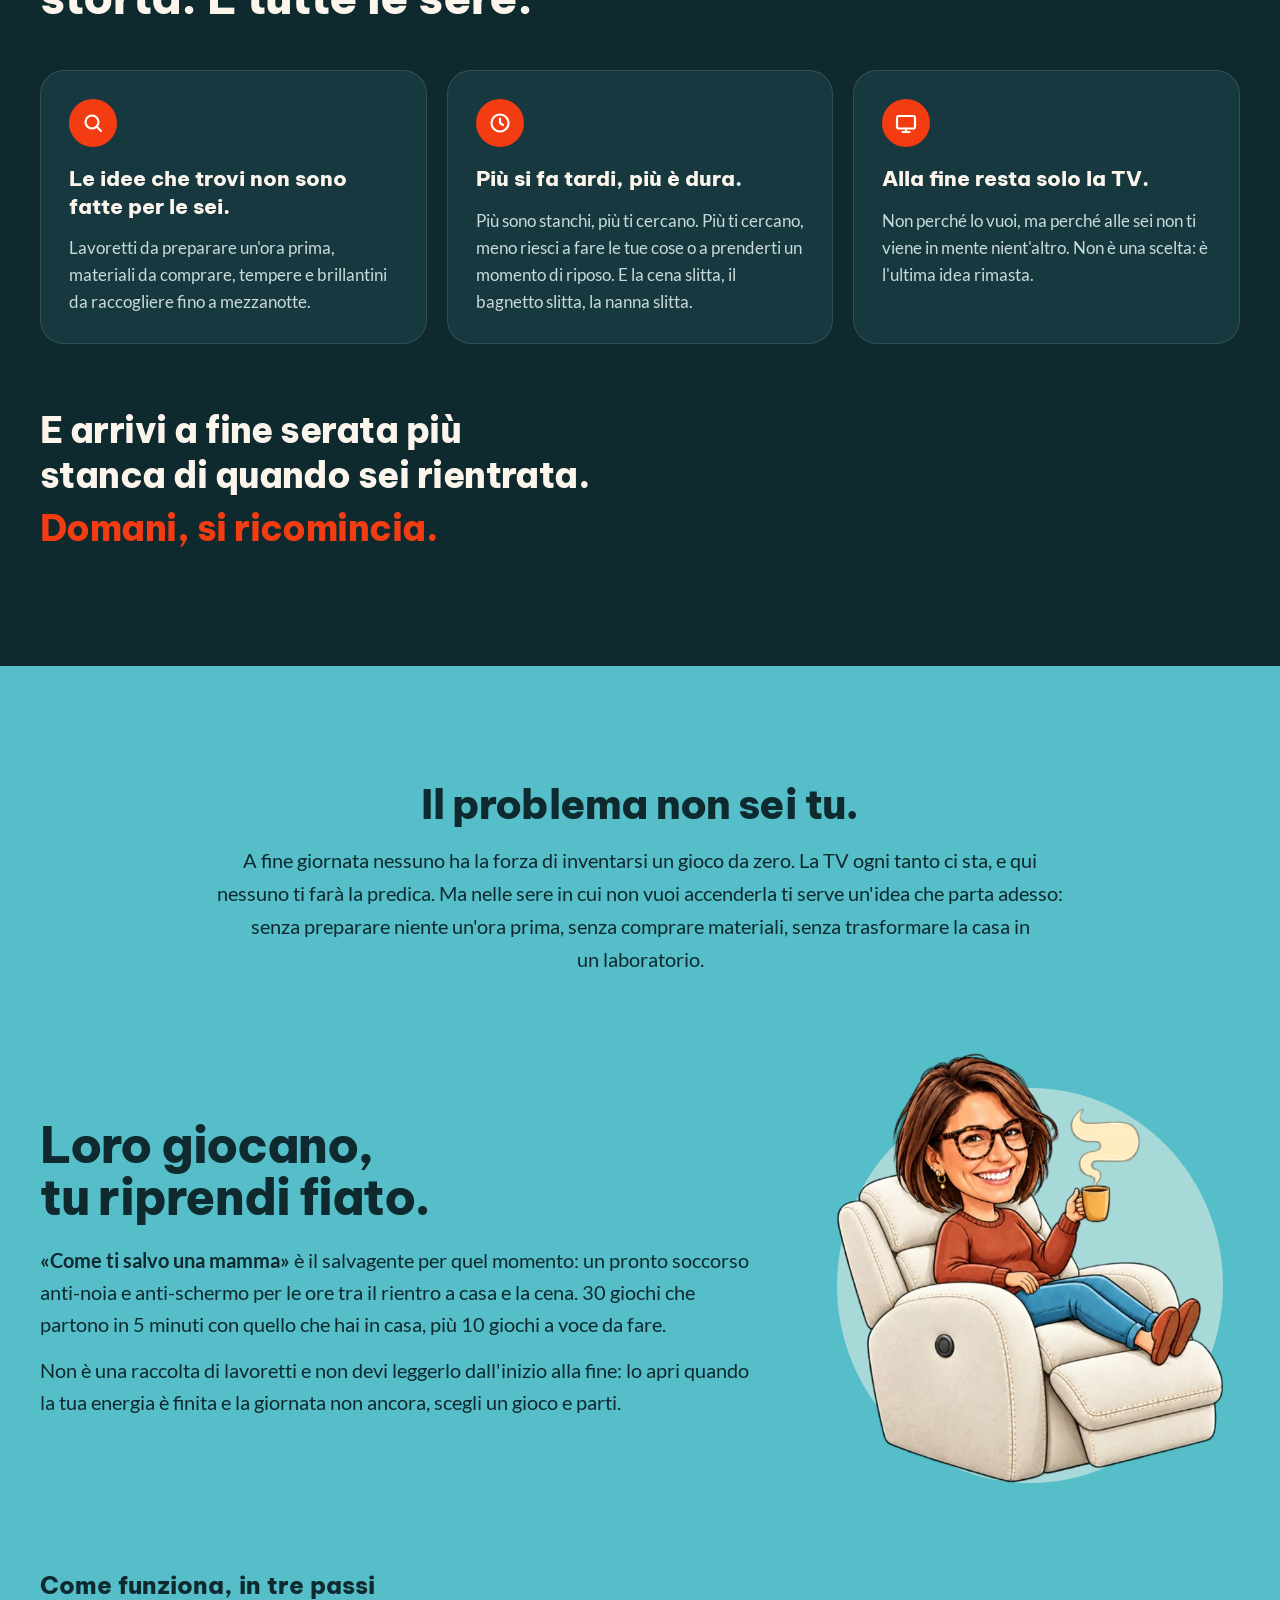
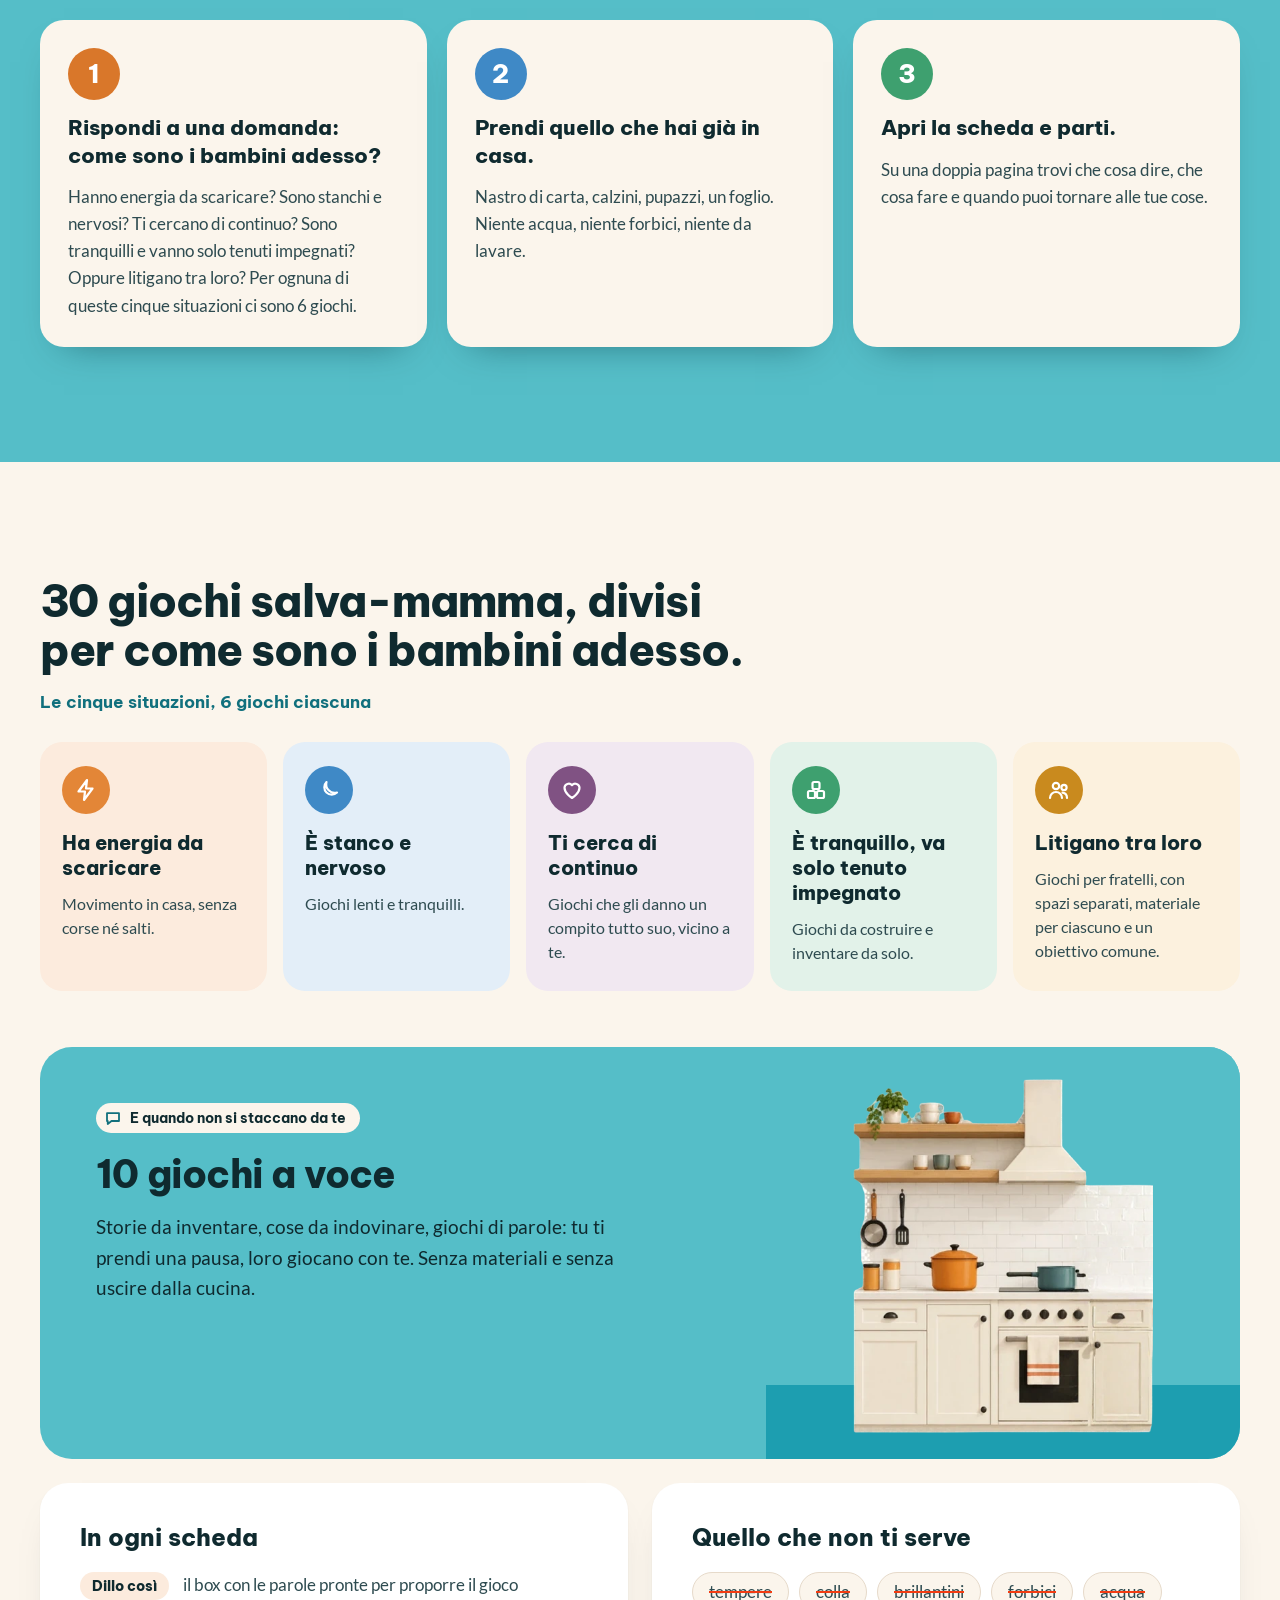
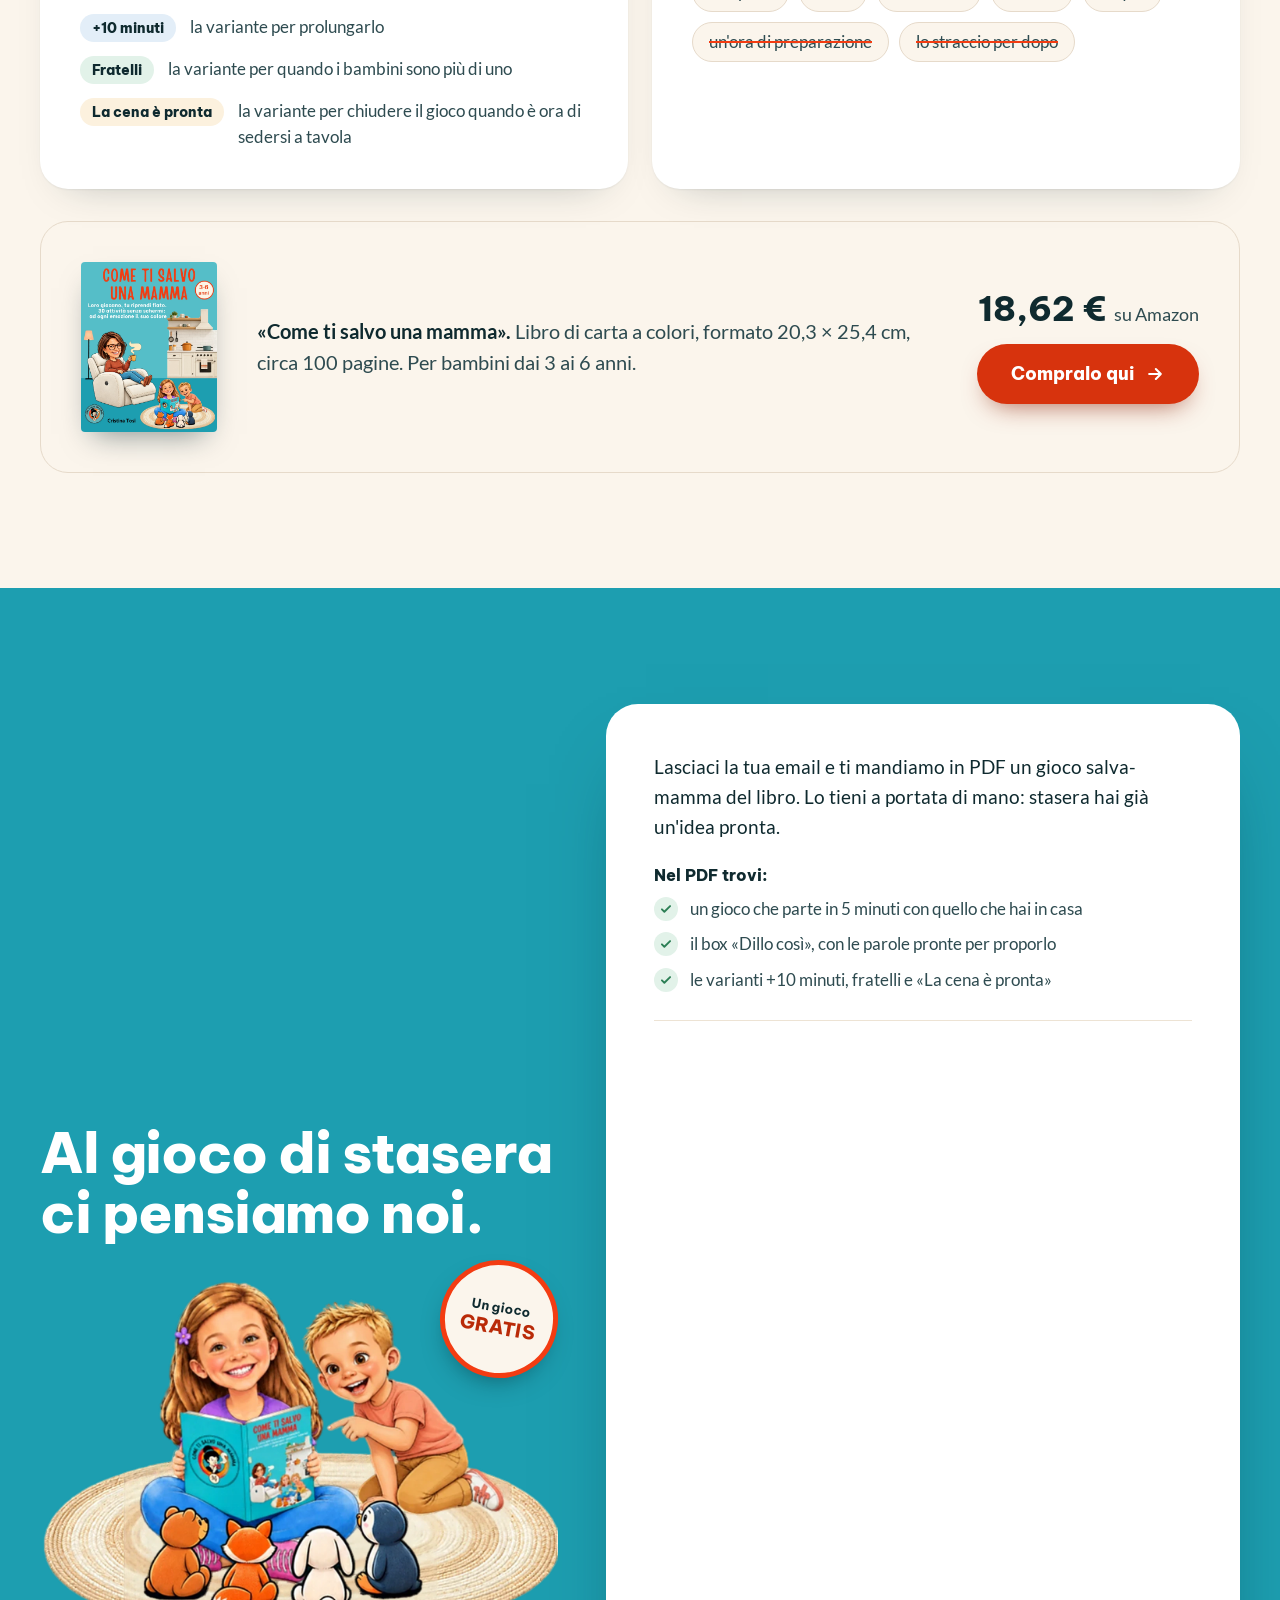
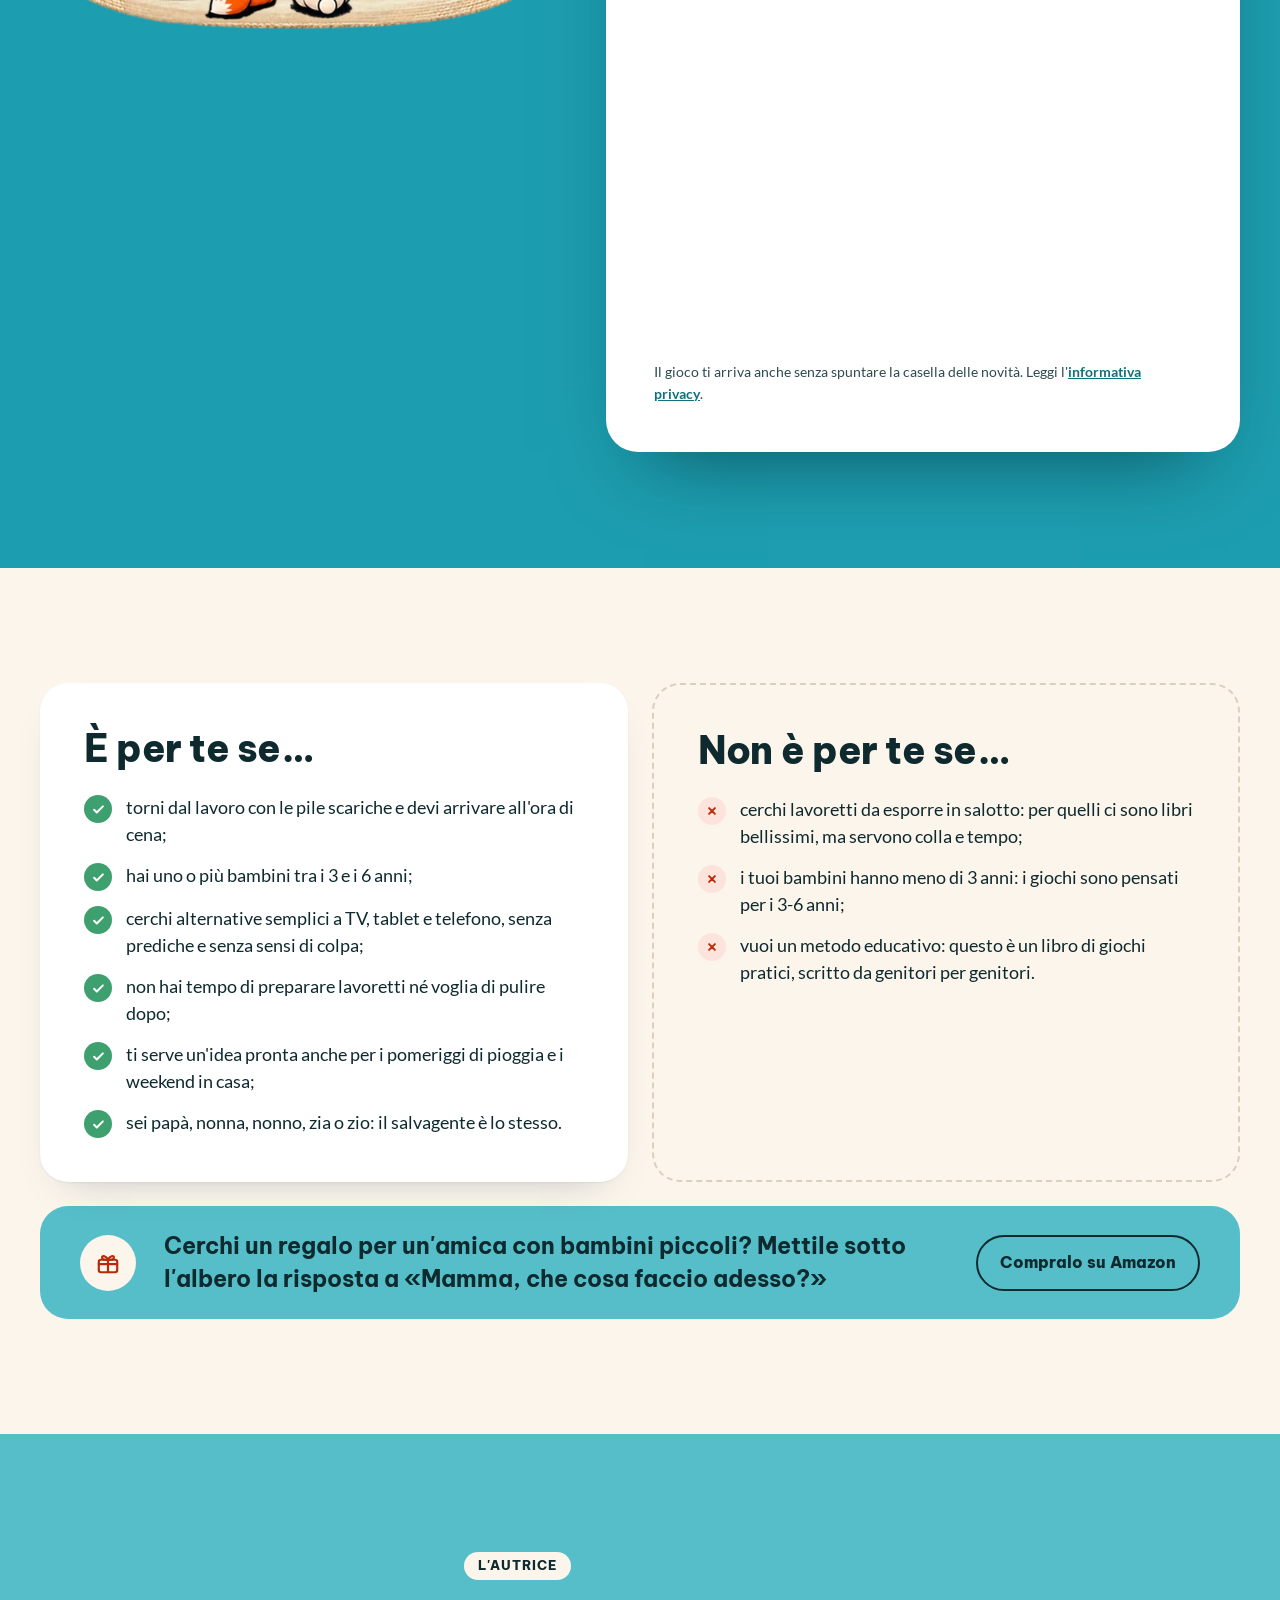
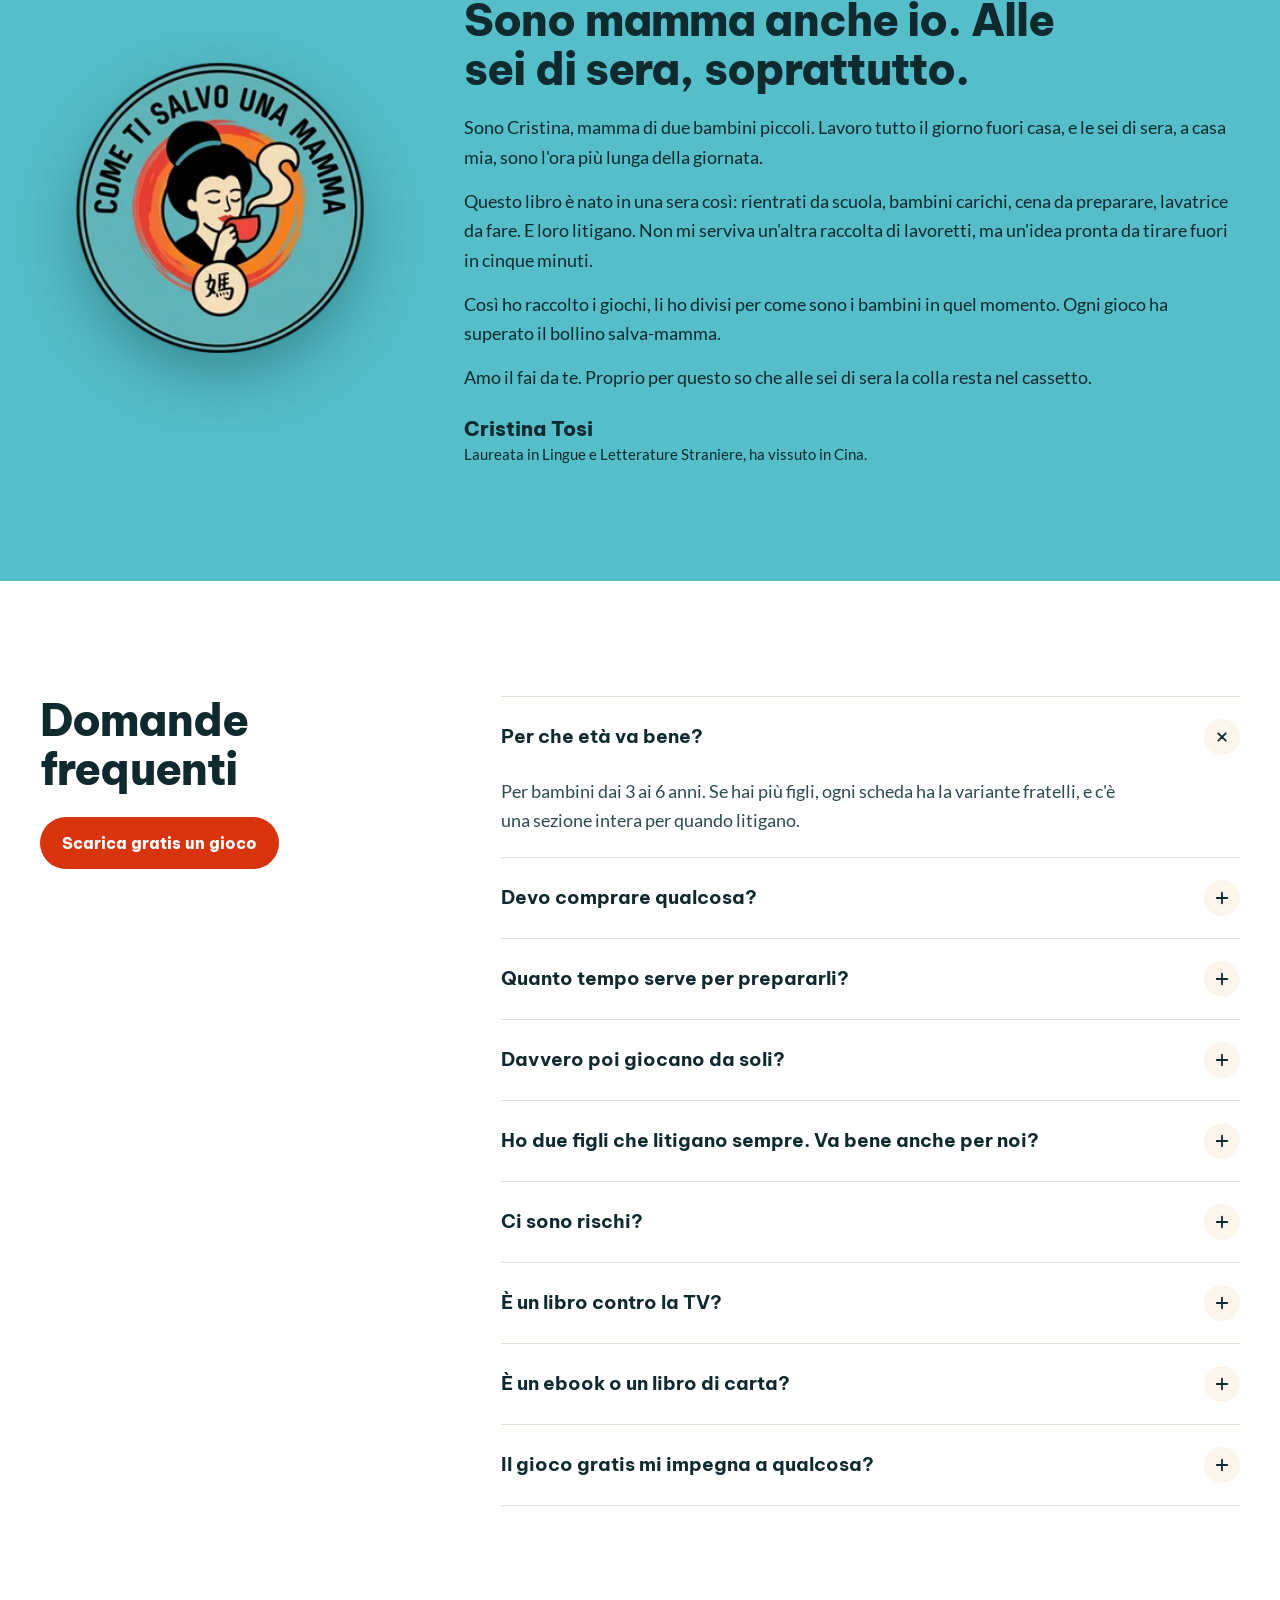
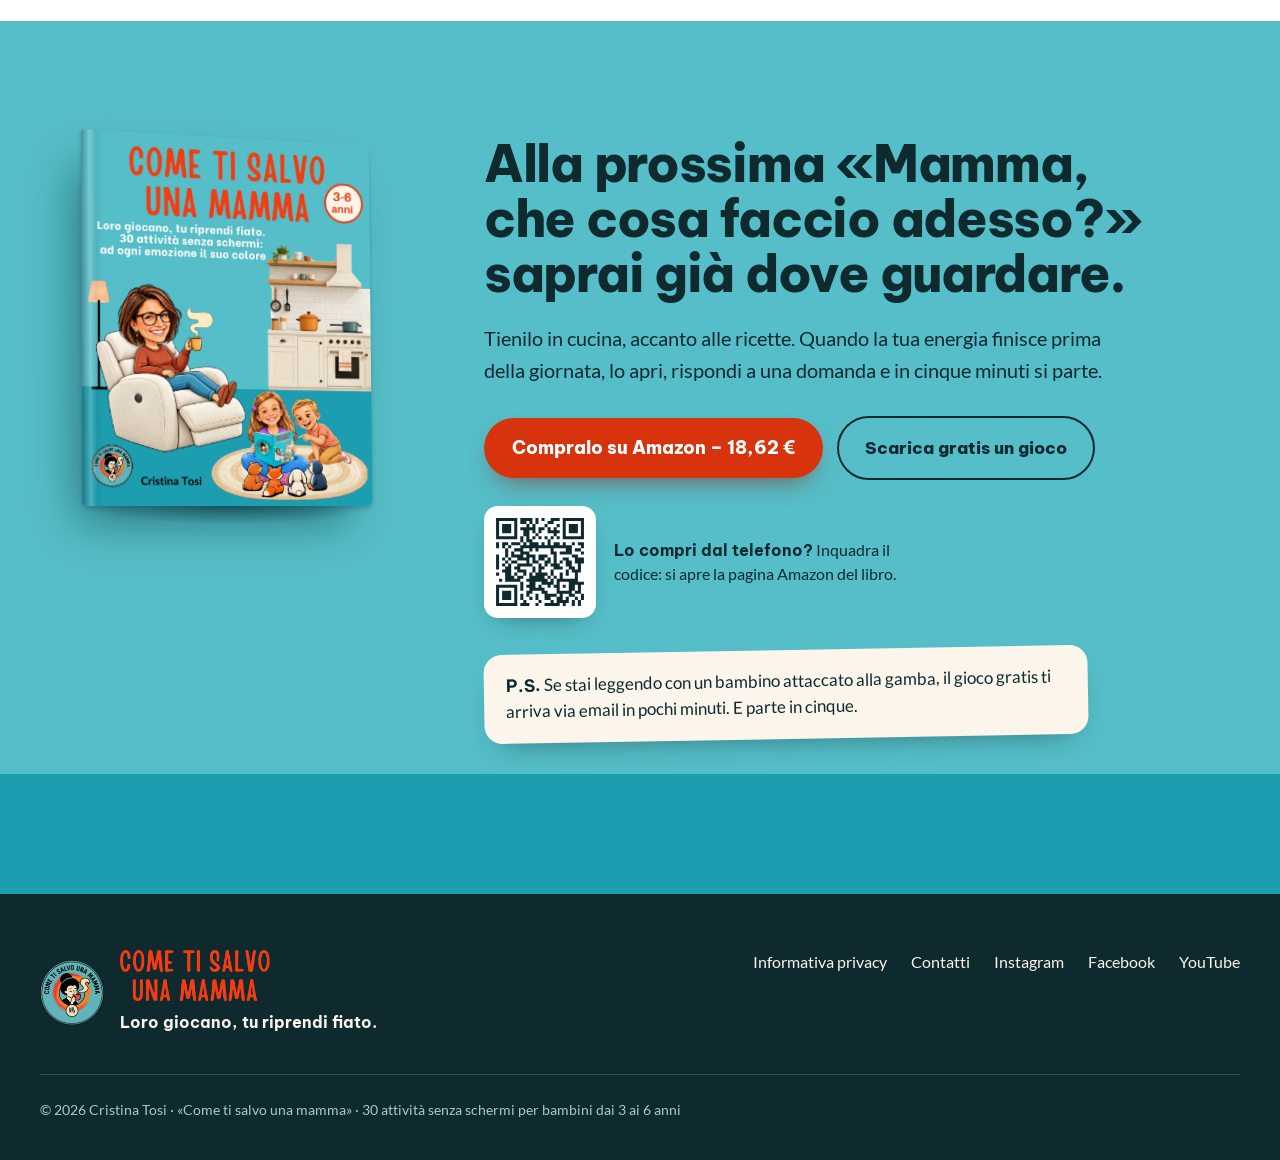
==== commit fcbb3c1c: "Integra il modulo Brevo per il gioco gratis" ====
--- a/index.html
+++ b/index.html
@@ -237,24 +237,10 @@
 <li style="display: flex; gap: 12px; align-items: flex-start; font-size: 17px; line-height: 1.5; color: #2E4B50;"><span aria-hidden="true" style="flex: 0 0 24px; width: 24px; height: 24px; margin-top: 1px; border-radius: 50%; background: #E2F2E9; display: flex; align-items: center; justify-content: center;"><svg width="14" height="14" viewBox="0 0 24 24" fill="none" stroke="#2C7F55" style="stroke-width: 3.2; stroke-linecap: round; stroke-linejoin: round;"><path d="M5 12.5l4.2 4.2L19 7"></path></svg></span><span>il box «Dillo così», con le parole pronte per proporlo</span></li>
 <li style="display: flex; gap: 12px; align-items: flex-start; font-size: 17px; line-height: 1.5; color: #2E4B50;"><span aria-hidden="true" style="flex: 0 0 24px; width: 24px; height: 24px; margin-top: 1px; border-radius: 50%; background: #E2F2E9; display: flex; align-items: center; justify-content: center;"><svg width="14" height="14" viewBox="0 0 24 24" fill="none" stroke="#2C7F55" style="stroke-width: 3.2; stroke-linecap: round; stroke-linejoin: round;"><path d="M5 12.5l4.2 4.2L19 7"></path></svg></span><span>le varianti +10 minuti, fratelli e «La cena è pronta»</span></li>
 </ul>
-<form id="modulo-gioco" action="grazie.html" method="get" novalidate aria-label="Richiedi il gioco gratis" style="margin: 28px 0 0; padding-top: 28px; border-top: 1px solid #EDE3D4; display: flex; flex-direction: column; gap: 16px;">
-<div style="display: flex; flex-direction: column; gap: 6px;">
-<label for="nome" style="font: 700 15px/1.3 'Be Vietnam Pro', 'Segoe UI', system-ui, sans-serif; color: #0F2A2F;">Il tuo nome <span style="font-weight: 600; color: #2E4B50;">(facoltativo)</span></label>
-<input id="nome" name="nome" type="text" autocomplete="given-name" style="box-sizing: border-box; width: 100%; height: 54px; padding: 0 16px; border: 1.5px solid #CFC3B1; border-radius: 14px; background: #FFFDF8; font: 400 17px/1.2 Lato, 'Helvetica Neue', Arial, sans-serif; color: #0F2A2F; outline: none;">
-</div>
-<div style="display: flex; flex-direction: column; gap: 6px;">
-<label for="email" style="font: 700 15px/1.3 'Be Vietnam Pro', 'Segoe UI', system-ui, sans-serif; color: #0F2A2F;">La tua email</label>
-<input id="email" name="email" type="email" autocomplete="email" required="required" placeholder="nome@esempio.it" aria-invalid="false" aria-describedby="email-errore" style="box-sizing: border-box; width: 100%; height: 54px; padding: 0 16px; border: 1.5px solid #CFC3B1; border-radius: 14px; background: #FFFDF8; font: 400 17px/1.2 Lato, 'Helvetica Neue', Arial, sans-serif; color: #0F2A2F; outline: none;">
-<p id="email-errore" hidden role="alert" style="margin: 2px 0 0; font: 700 15px/1.4 Lato, 'Helvetica Neue', Arial, sans-serif; color: #B92A08;"></p>
-</div>
-<label for="consenso" style="display: flex; gap: 12px; align-items: flex-start; padding: 14px 16px; border-radius: 14px; background: #FBF5EC; cursor: pointer; font-size: 15px; line-height: 1.5; color: #2E4B50;">
-<input id="consenso" name="consenso" type="checkbox" style="flex: 0 0 auto; width: 22px; height: 22px; margin: 1px 0 0; accent-color: #D7330D;">
-<span>Sì, voglio ricevere anche giochi nuovi, l'avviso dell'uscita e le novità del libro, e accetto che venga misurato se le apro. Posso cancellarmi quando voglio.</span>
-</label>
-<button type="submit" class="btn btn-primary" style="border: 0; cursor: pointer; width: 100%; display: flex; align-items: center; justify-content: center; gap: 10px; min-height: 60px; padding: 0 24px; border-radius: 999px; background: #D7330D; color: #FFFFFF; font: 800 18px/1.2 'Be Vietnam Pro', 'Segoe UI', system-ui, sans-serif; text-decoration: none; box-shadow: 0 12px 26px -12px rgba(140,30,5,.7);">Mandami il gioco gratis<svg aria-hidden="true" width="20" height="20" viewBox="0 0 24 24" fill="none" stroke="#FFFFFF" style="stroke-width: 2.5; stroke-linecap: round; stroke-linejoin: round;"><path d="M5 12h14M13 6l6 6-6 6"></path></svg></button>
-<p style="margin: -4px 0 0; text-align: center; font-size: 15px; line-height: 1.4; color: #0F2A2F;">Te lo mandiamo via email, in PDF. Gratis e senza impegno.</p>
-<p style="margin: 0; display: flex; gap: 10px; align-items: flex-start; font-size: 14px; line-height: 1.55; color: #2E4B50;"><svg aria-hidden="true" width="16" height="16" viewBox="0 0 24 24" fill="none" stroke="#2E4B50" style="flex: 0 0 16px; margin-top: 2px; stroke-width: 2.2; stroke-linecap: round; stroke-linejoin: round;"><rect x="5" y="11" width="14" height="9.5" rx="2"></rect><path d="M8.5 11V8a3.5 3.5 0 0 1 7 0v3"></path></svg><span>Il gioco ti arriva anche senza spuntare la casella. Niente spam: ti scriviamo altro solo se lo chiedi tu. Leggi l'<a href="#privacy" style="color: #11707D; font-weight: 700;">informativa privacy</a>.</span></p>
-</form>
+<div style="margin: 28px 0 0; padding-top: 28px; border-top: 1px solid #EDE3D4;">
+<iframe title="Richiedi il gioco gratis" width="540" height="900" src="https://c4725eb0.sibforms.com/v2/serve/[base64]" frameborder="0" scrolling="auto" style="display: block; margin: 0 auto; max-width: 100%; border: 0;"></iframe>
+<p style="margin: 12px 0 0; font-size: 14px; line-height: 1.55; color: #2E4B50;">Il gioco ti arriva anche senza spuntare la casella delle novità. Leggi l'<a href="privacy.html" style="color: #11707D; font-weight: 700;">informativa privacy</a>.</p>
+</div>
 </div>
 </div>
 </section>
@@ -372,7 +358,7 @@
 </div>
 </div>
 <div class="hide-md" style="display: flex; align-items: center; gap: 18px; margin-top: 26px;">
-<a href="#amazon" aria-label="Compra il libro su Amazon" style="display: block; flex: 0 0 auto; box-sizing: border-box; width: 112px; height: 112px; padding: 6px; border-radius: 14px; background: #FFFFFF; box-shadow: 0 10px 24px -14px rgba(15,42,47,.6);"><svg aria-hidden="true" style="display: block; width: 100%; height: 100%;" xmlns="http://www.w3.org/2000/svg" viewBox="0 0 33 33"><path fill="#fff" d="M0 0h33v33h-33z"/><path stroke="#0f2a2f" d="M2 2.5h7m1 0h4m1 0h1m1 0h1m2 0h3m1 0h7m-29 1h1m5 0h1m1 0h2m1 0h1m1 0h1m3 0h2m3 0h1m5 0h1m-29 1h1m1 0h3m1 0h1m3 0h1m1 0h1m3 0h1m3 0h1m1 0h1m1 0h3m1 0h1m-29 1h1m1 0h3m1 0h1m1 0h5m1 0h2m1 0h1m1 0h1m2 0h1m1 0h3m1 0h1m-29 1h1m1 0h3m1 0h1m2 0h2m1 0h1m1 0h1m2 0h4m1 0h1m1 0h3m1 0h1m-29 1h1m5 0h1m2 0h2m2 0h1m5 0h1m2 0h1m5 0h1m-29 1h7m1 0h1m1 0h1m1 0h1m1 0h1m1 0h1m1 0h1m1 0h1m1 0h7m-21 1h1m1 0h2m5 0h1m-18 1h1m1 0h2m1 0h3m1 0h1m1 0h3m1 0h1m1 0h1m1 0h2m1 0h1m2 0h1m1 0h2m-29 1h1m1 0h1m1 0h1m3 0h17m3 0h1m-26 1h1m2 0h3m2 0h1m1 0h1m4 0h1m4 0h2m1 0h2m-25 1h1m1 0h1m2 0h3m7 0h2m1 0h4m3 0h1m-29 1h1m2 0h1m1 0h4m1 0h3m1 0h3m2 0h1m5 0h2m-27 1h1m1 0h1m1 0h1m2 0h4m1 0h1m1 0h2m1 0h1m1 0h1m2 0h2m2 0h3m-29 1h1m2 0h1m1 0h2m3 0h1m1 0h2m2 0h2m1 0h1m1 0h1m1 0h2m1 0h3m-29 1h1m1 0h1m1 0h1m2 0h5m2 0h1m1 0h1m1 0h3m2 0h2m2 0h1m-28 1h1m2 0h2m1 0h2m4 0h1m1 0h2m3 0h3m2 0h2m1 0h1m-26 1h3m2 0h3m2 0h1m1 0h1m3 0h1m4 0h1m1 0h3m-28 1h1m2 0h2m1 0h1m2 0h1m1 0h1m1 0h4m1 0h1m2 0h1m1 0h1m2 0h1m-24 1h3m1 0h2m2 0h5m1 0h1m1 0h1m1 0h1m4 0h1m-26 1h1m1 0h5m2 0h7m1 0h1m1 0h7m-19 1h1m2 0h2m2 0h4m1 0h1m3 0h5m-29 1h7m1 0h1m1 0h3m1 0h1m2 0h1m1 0h2m1 0h1m1 0h2m1 0h1m-28 1h1m5 0h1m1 0h1m2 0h5m4 0h1m3 0h2m1 0h1m-28 1h1m1 0h3m1 0h1m3 0h2m3 0h2m3 0h5m1 0h2m-28 1h1m1 0h3m1 0h1m1 0h1m1 0h1m2 0h1m2 0h4m1 0h1m2 0h2m2 0h1m-29 1h1m1 0h3m1 0h1m1 0h1m2 0h1m1 0h1m2 0h2m2 0h2m1 0h1m2 0h1m1 0h1m-29 1h1m5 0h1m2 0h1m4 0h1m3 0h1m1 0h4m1 0h1m1 0h1m-28 1h7m1 0h3m2 0h1m2 0h5m1 0h1m2 0h1m1 0h1"/></svg></a>
+<div role="img" aria-label="QR code per comprare il libro su Amazon" style="display: block; flex: 0 0 auto; box-sizing: border-box; width: 112px; height: 112px; padding: 6px; border-radius: 14px; background: #FFFFFF; box-shadow: 0 10px 24px -14px rgba(15,42,47,.6);"><svg aria-hidden="true" style="display: block; width: 100%; height: 100%;" xmlns="http://www.w3.org/2000/svg" viewBox="0 0 33 33"><path fill="#fff" d="M0 0h33v33h-33z"/><path stroke="#0f2a2f" d="M2 2.5h7m1 0h4m1 0h1m1 0h1m2 0h3m1 0h7m-29 1h1m5 0h1m1 0h2m1 0h1m1 0h1m3 0h2m3 0h1m5 0h1m-29 1h1m1 0h3m1 0h1m3 0h1m1 0h1m3 0h1m3 0h1m1 0h1m1 0h3m1 0h1m-29 1h1m1 0h3m1 0h1m1 0h5m1 0h2m1 0h1m1 0h1m2 0h1m1 0h3m1 0h1m-29 1h1m1 0h3m1 0h1m2 0h2m1 0h1m1 0h1m2 0h4m1 0h1m1 0h3m1 0h1m-29 1h1m5 0h1m2 0h2m2 0h1m5 0h1m2 0h1m5 0h1m-29 1h7m1 0h1m1 0h1m1 0h1m1 0h1m1 0h1m1 0h1m1 0h1m1 0h7m-21 1h1m1 0h2m5 0h1m-18 1h1m1 0h2m1 0h3m1 0h1m1 0h3m1 0h1m1 0h1m1 0h2m1 0h1m2 0h1m1 0h2m-29 1h1m1 0h1m1 0h1m3 0h17m3 0h1m-26 1h1m2 0h3m2 0h1m1 0h1m4 0h1m4 0h2m1 0h2m-25 1h1m1 0h1m2 0h3m7 0h2m1 0h4m3 0h1m-29 1h1m2 0h1m1 0h4m1 0h3m1 0h3m2 0h1m5 0h2m-27 1h1m1 0h1m1 0h1m2 0h4m1 0h1m1 0h2m1 0h1m1 0h1m2 0h2m2 0h3m-29 1h1m2 0h1m1 0h2m3 0h1m1 0h2m2 0h2m1 0h1m1 0h1m1 0h2m1 0h3m-29 1h1m1 0h1m1 0h1m2 0h5m2 0h1m1 0h1m1 0h3m2 0h2m2 0h1m-28 1h1m2 0h2m1 0h2m4 0h1m1 0h2m3 0h3m2 0h2m1 0h1m-26 1h3m2 0h3m2 0h1m1 0h1m3 0h1m4 0h1m1 0h3m-28 1h1m2 0h2m1 0h1m2 0h1m1 0h1m1 0h4m1 0h1m2 0h1m1 0h1m2 0h1m-24 1h3m1 0h2m2 0h5m1 0h1m1 0h1m1 0h1m4 0h1m-26 1h1m1 0h5m2 0h7m1 0h1m1 0h7m-19 1h1m2 0h2m2 0h4m1 0h1m3 0h5m-29 1h7m1 0h1m1 0h3m1 0h1m2 0h1m1 0h2m1 0h1m1 0h2m1 0h1m-28 1h1m5 0h1m1 0h1m2 0h5m4 0h1m3 0h2m1 0h1m-28 1h1m1 0h3m1 0h1m3 0h2m3 0h2m3 0h5m1 0h2m-28 1h1m1 0h3m1 0h1m1 0h1m1 0h1m2 0h1m2 0h4m1 0h1m2 0h2m2 0h1m-29 1h1m1 0h3m1 0h1m1 0h1m2 0h1m1 0h1m2 0h2m2 0h2m1 0h1m2 0h1m1 0h1m-29 1h1m5 0h1m2 0h1m4 0h1m3 0h1m1 0h4m1 0h1m1 0h1m-28 1h7m1 0h3m2 0h1m2 0h5m1 0h1m2 0h1m1 0h1"/></svg></div>
 <p style="margin: 0; max-width: 300px; font-size: 16px; line-height: 1.5; color: #0F2A2F;"><strong style="font-family: 'Be Vietnam Pro', 'Segoe UI', system-ui, sans-serif;">Lo compri dal telefono?</strong> Inquadra il codice: si apre la pagina Amazon del libro.</p>
 </div>
 <p style="margin: 32px 0 0; max-width: 560px; padding: 18px 22px; border-radius: 18px; background: #FBF5EC; font-size: 17px; line-height: 1.55; color: #0F2A2F; transform: rotate(-1deg); box-shadow: 0 14px 30px -18px rgba(15,42,47,.6);"><strong style="font-family: 'Be Vietnam Pro', 'Segoe UI', system-ui, sans-serif;">P.S.</strong> Se stai leggendo con un bambino attaccato alla gamba, il gioco gratis ti arriva via email in pochi minuti. E parte in cinque.</p>
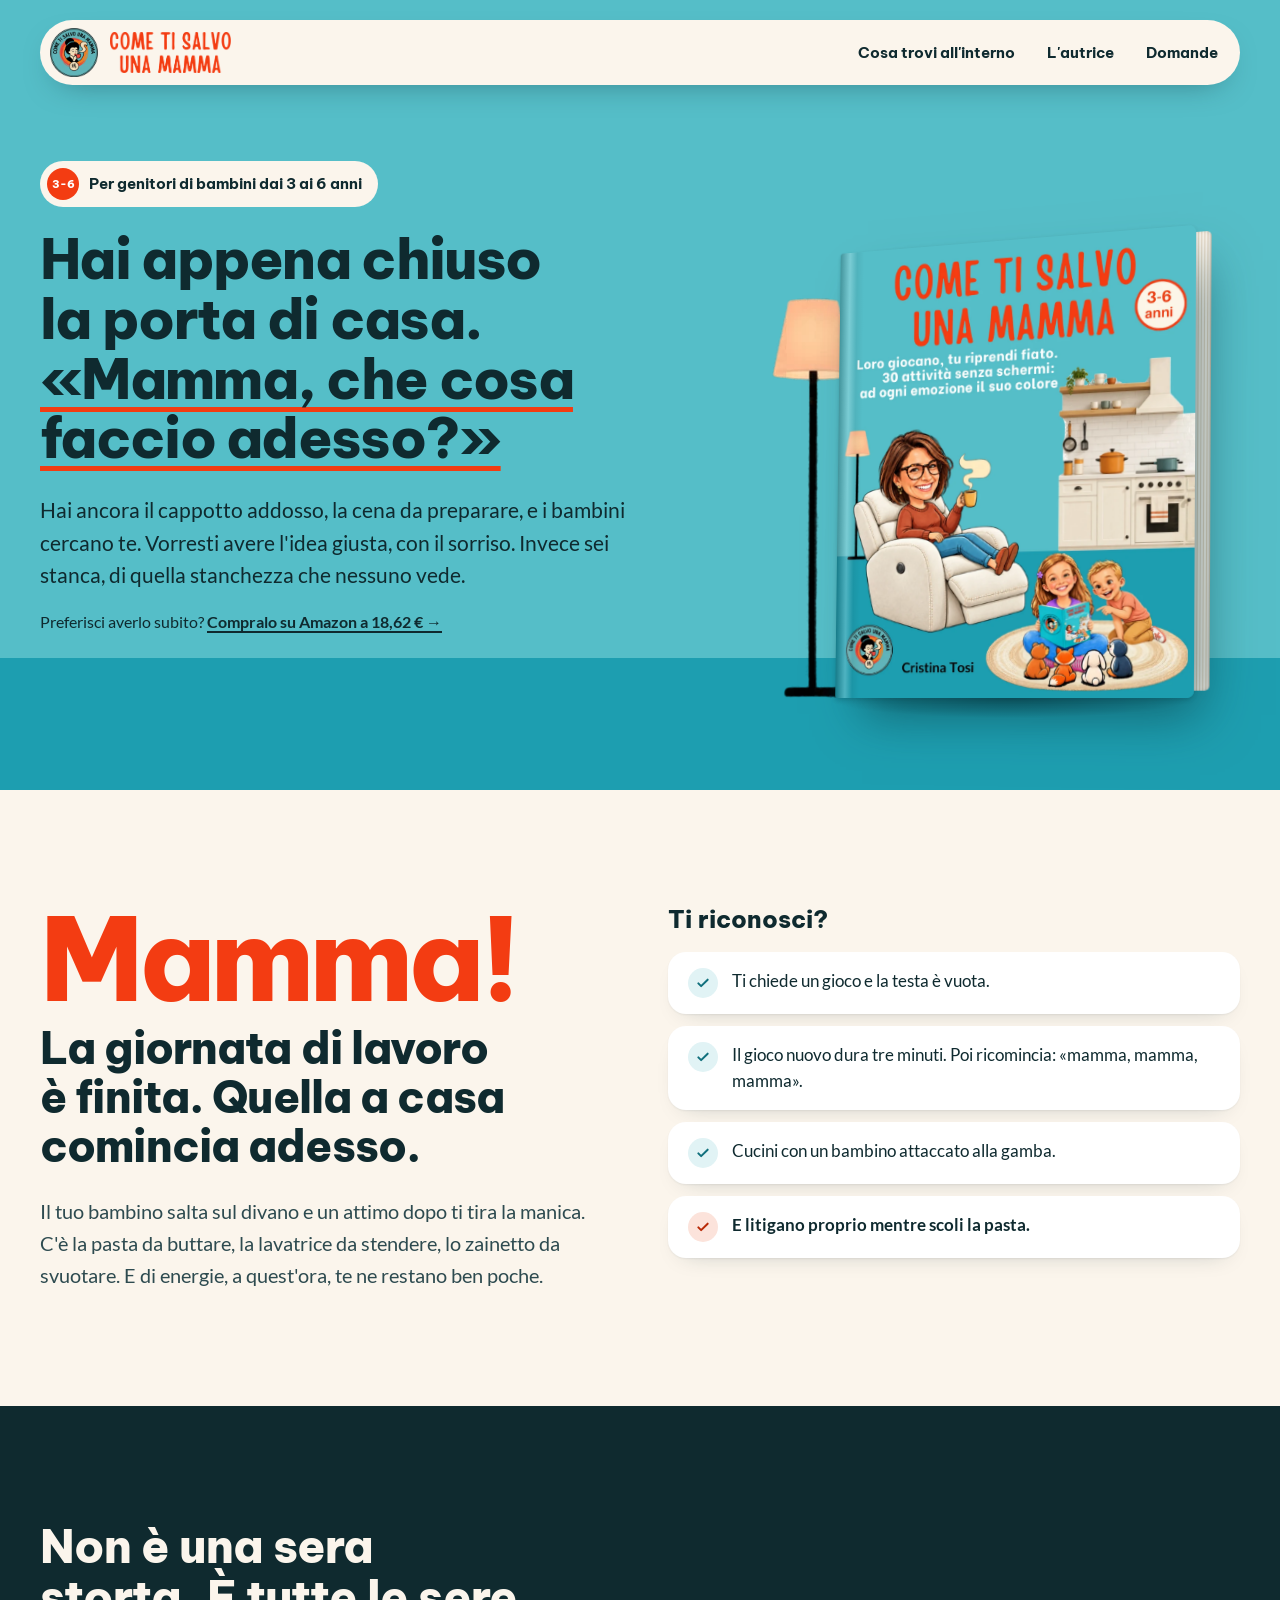
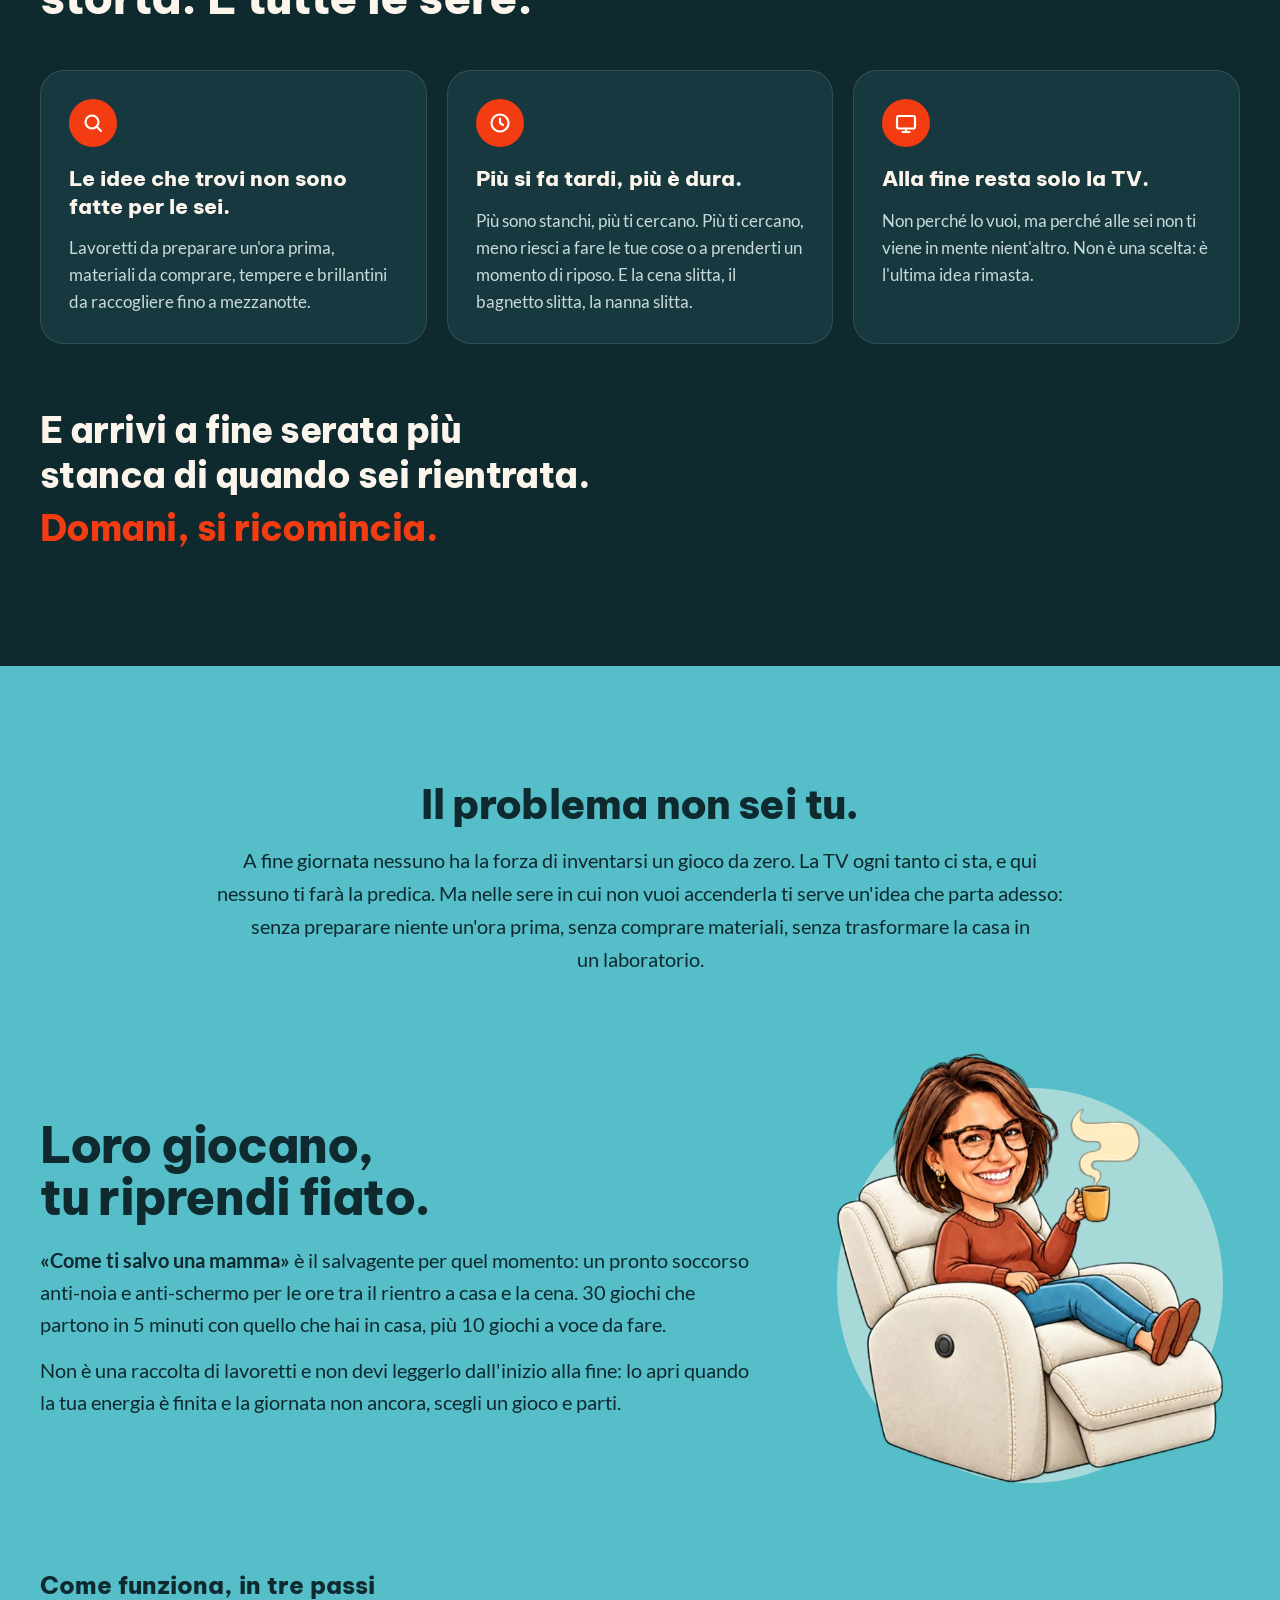
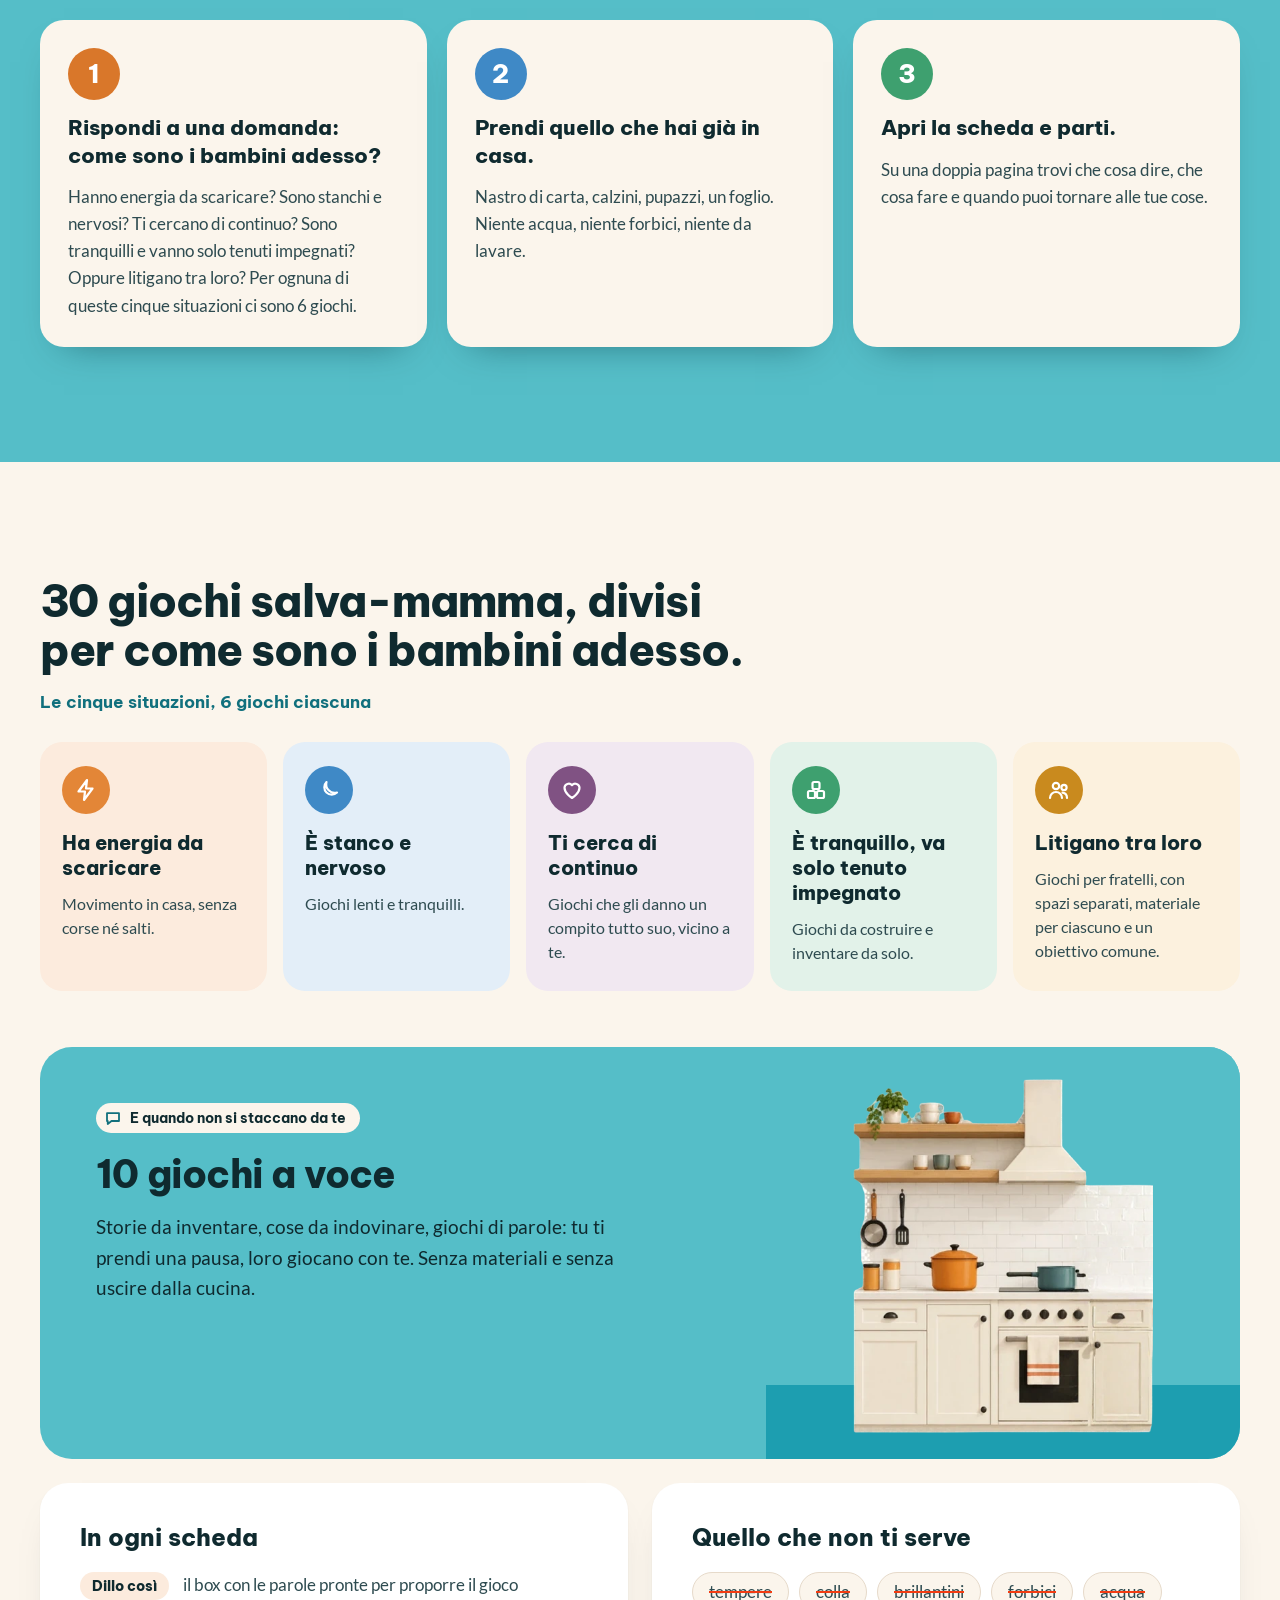
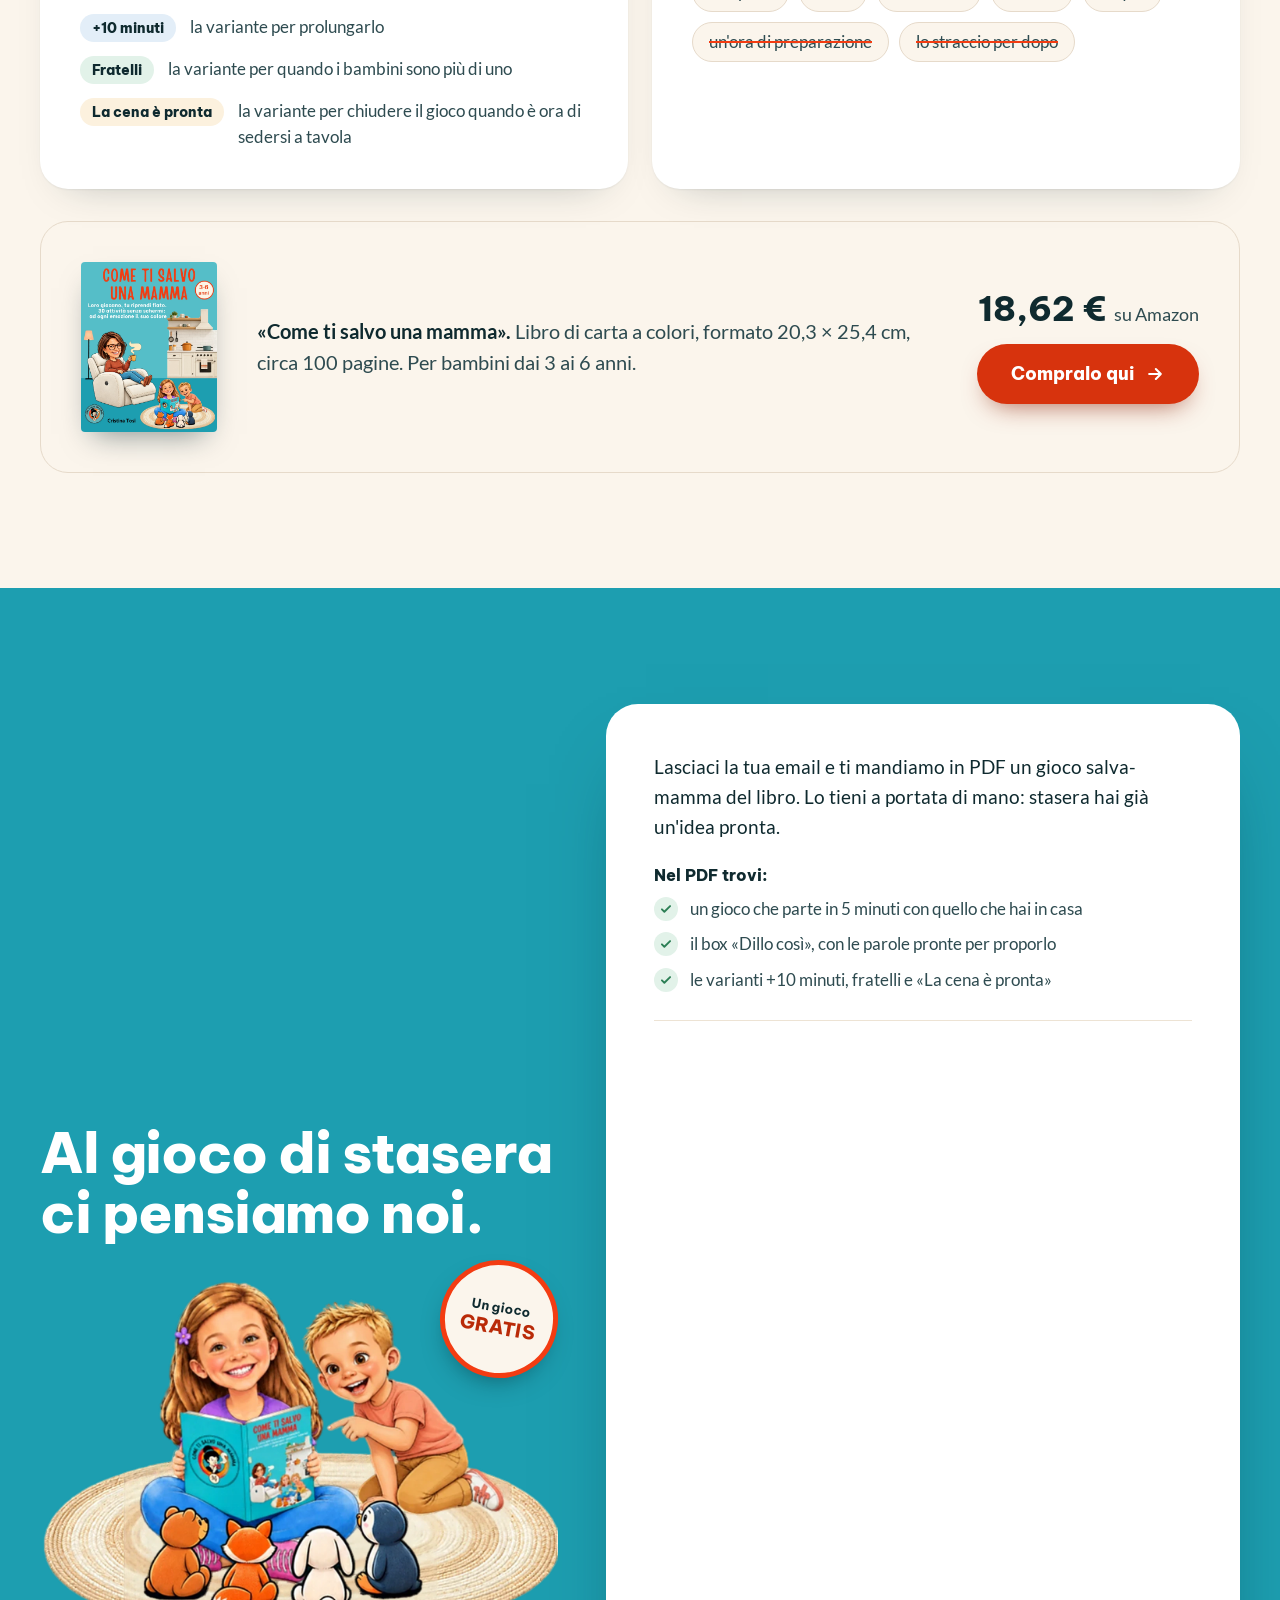
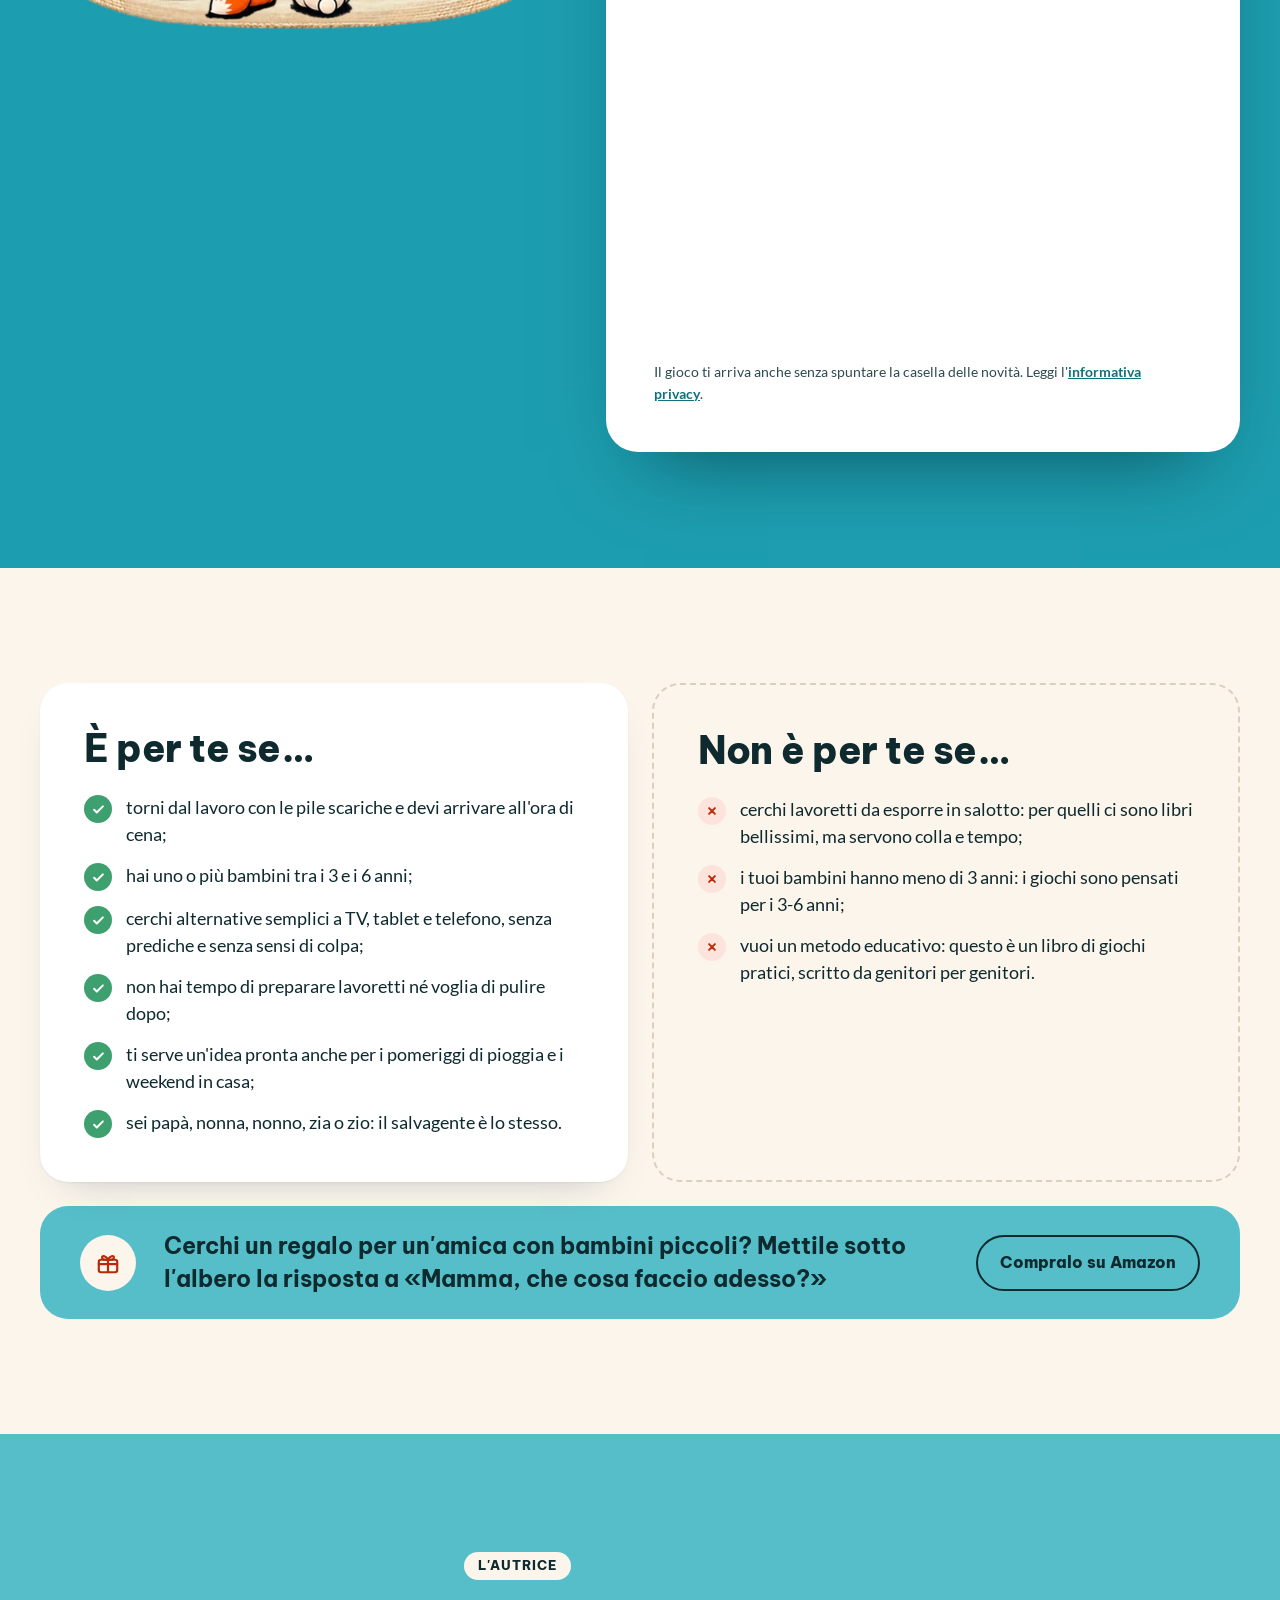
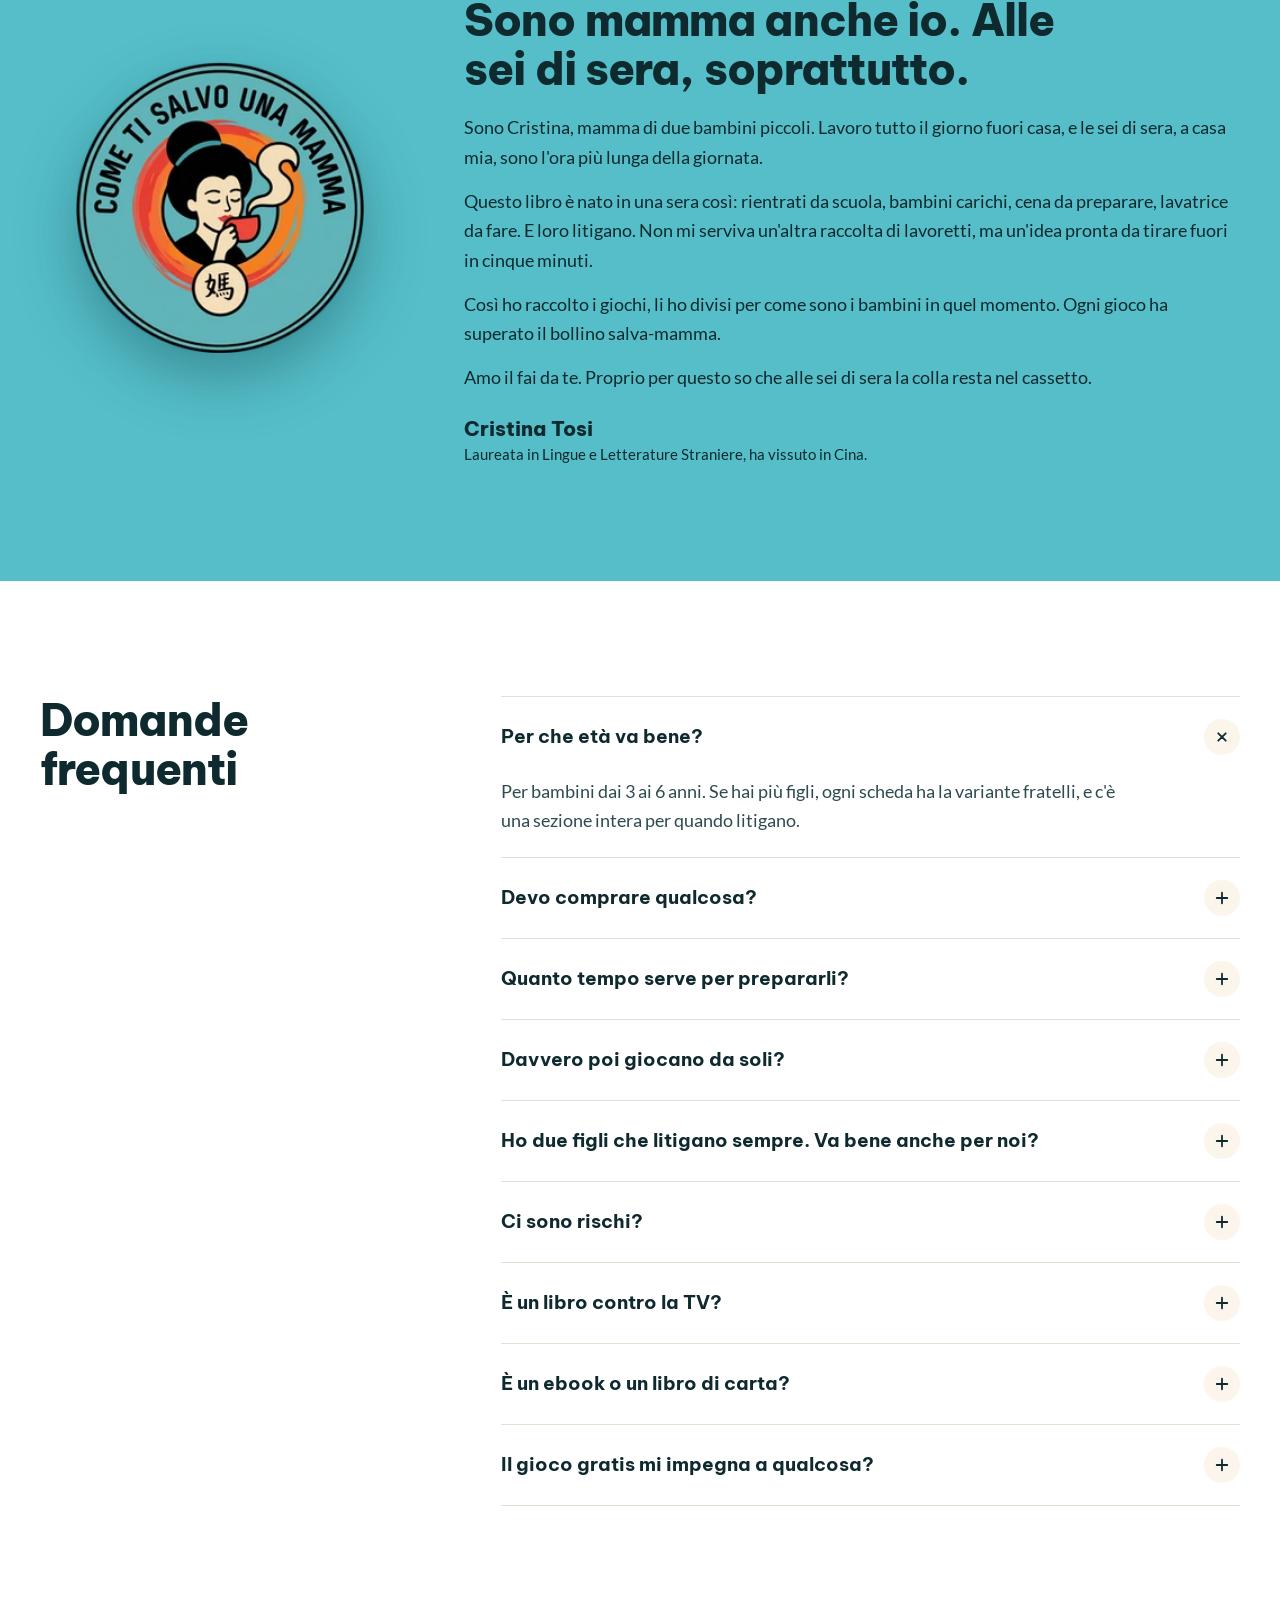
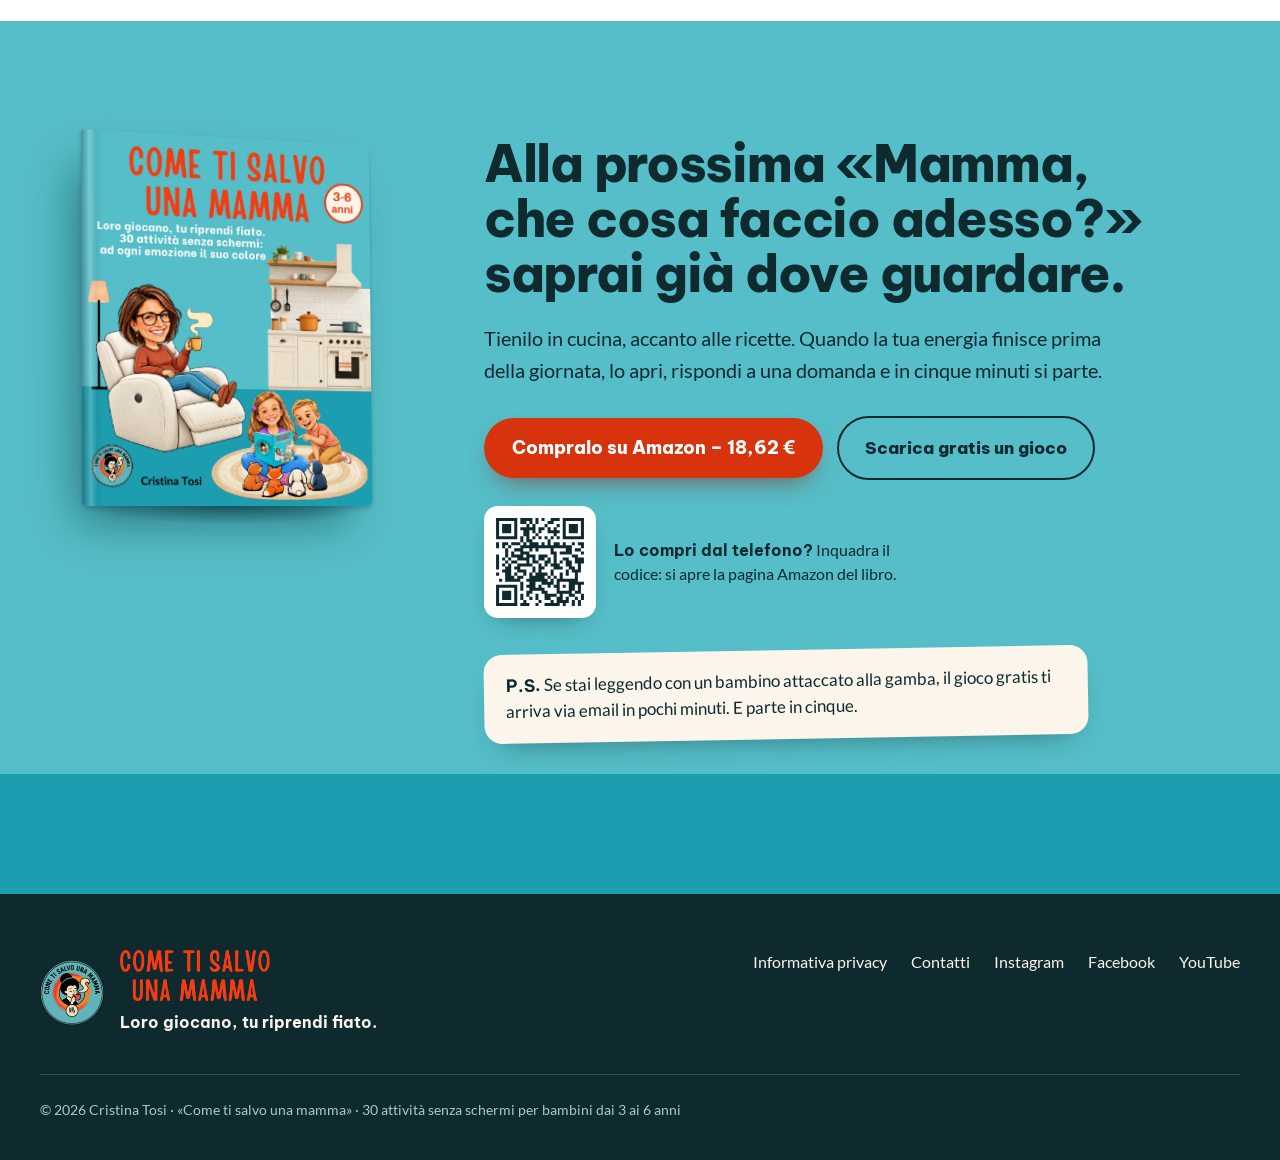
==== commit e67f6eb8: "Rimuove il pulsante del gioco gratis dalle FAQ" ====
--- a/index.html
+++ b/index.html
@@ -316,7 +316,6 @@
 <div style="max-width: 1200px; margin: 0 auto; display: flex; flex-wrap: wrap; align-items: flex-start; gap: 32px 72px;">
 <div style="flex: 1 1 300px; min-width: 0;">
 <h2 id="t-domande" style="margin: 0; font: 800 clamp(32px, 3.4vw, 46px)/1.12 'Be Vietnam Pro', 'Segoe UI', system-ui, sans-serif; letter-spacing: -0.02em; color: #0F2A2F;">Domande frequenti</h2>
-<a class="btn btn-primary" href="#gioco-gratis" style="display: inline-flex; align-items: center; justify-content: center; gap: 10px; min-height: 52px; margin-top: 24px; padding: 0 22px; border-radius: 999px; background: #D7330D; color: #FFFFFF; font: 800 16px/1.2 'Be Vietnam Pro', 'Segoe UI', system-ui, sans-serif; text-decoration: none;">Scarica gratis un gioco</a>
 </div>
 <div style="flex: 2 1 560px; min-width: 0; border-top: 1px solid #E6DED2;">
 <details open style="border-bottom: 1px solid #E6DED2;"><summary style="display: flex; align-items: center; justify-content: space-between; gap: 20px; padding: 22px 0; cursor: pointer; font: 700 19px/1.35 'Be Vietnam Pro', 'Segoe UI', system-ui, sans-serif; color: #0F2A2F;">Per che età va bene?<span class="faq-ico" aria-hidden="true" style="flex: 0 0 36px; width: 36px; height: 36px; border-radius: 50%; background: #FBF5EC; display: flex; align-items: center; justify-content: center;"><svg width="18" height="18" viewBox="0 0 24 24" fill="none" stroke="#0F2A2F" style="stroke-width: 2.4; stroke-linecap: round;"><path d="M12 5v14M5 12h14"></path></svg></span></summary><p style="margin: 0 0 22px; max-width: 640px; font-size: 18px; line-height: 1.6; color: #2E4B50;">Per bambini dai 3 ai 6 anni. Se hai più figli, ogni scheda ha la variante fratelli, e c'è una sezione intera per quando litigano.</p></details>
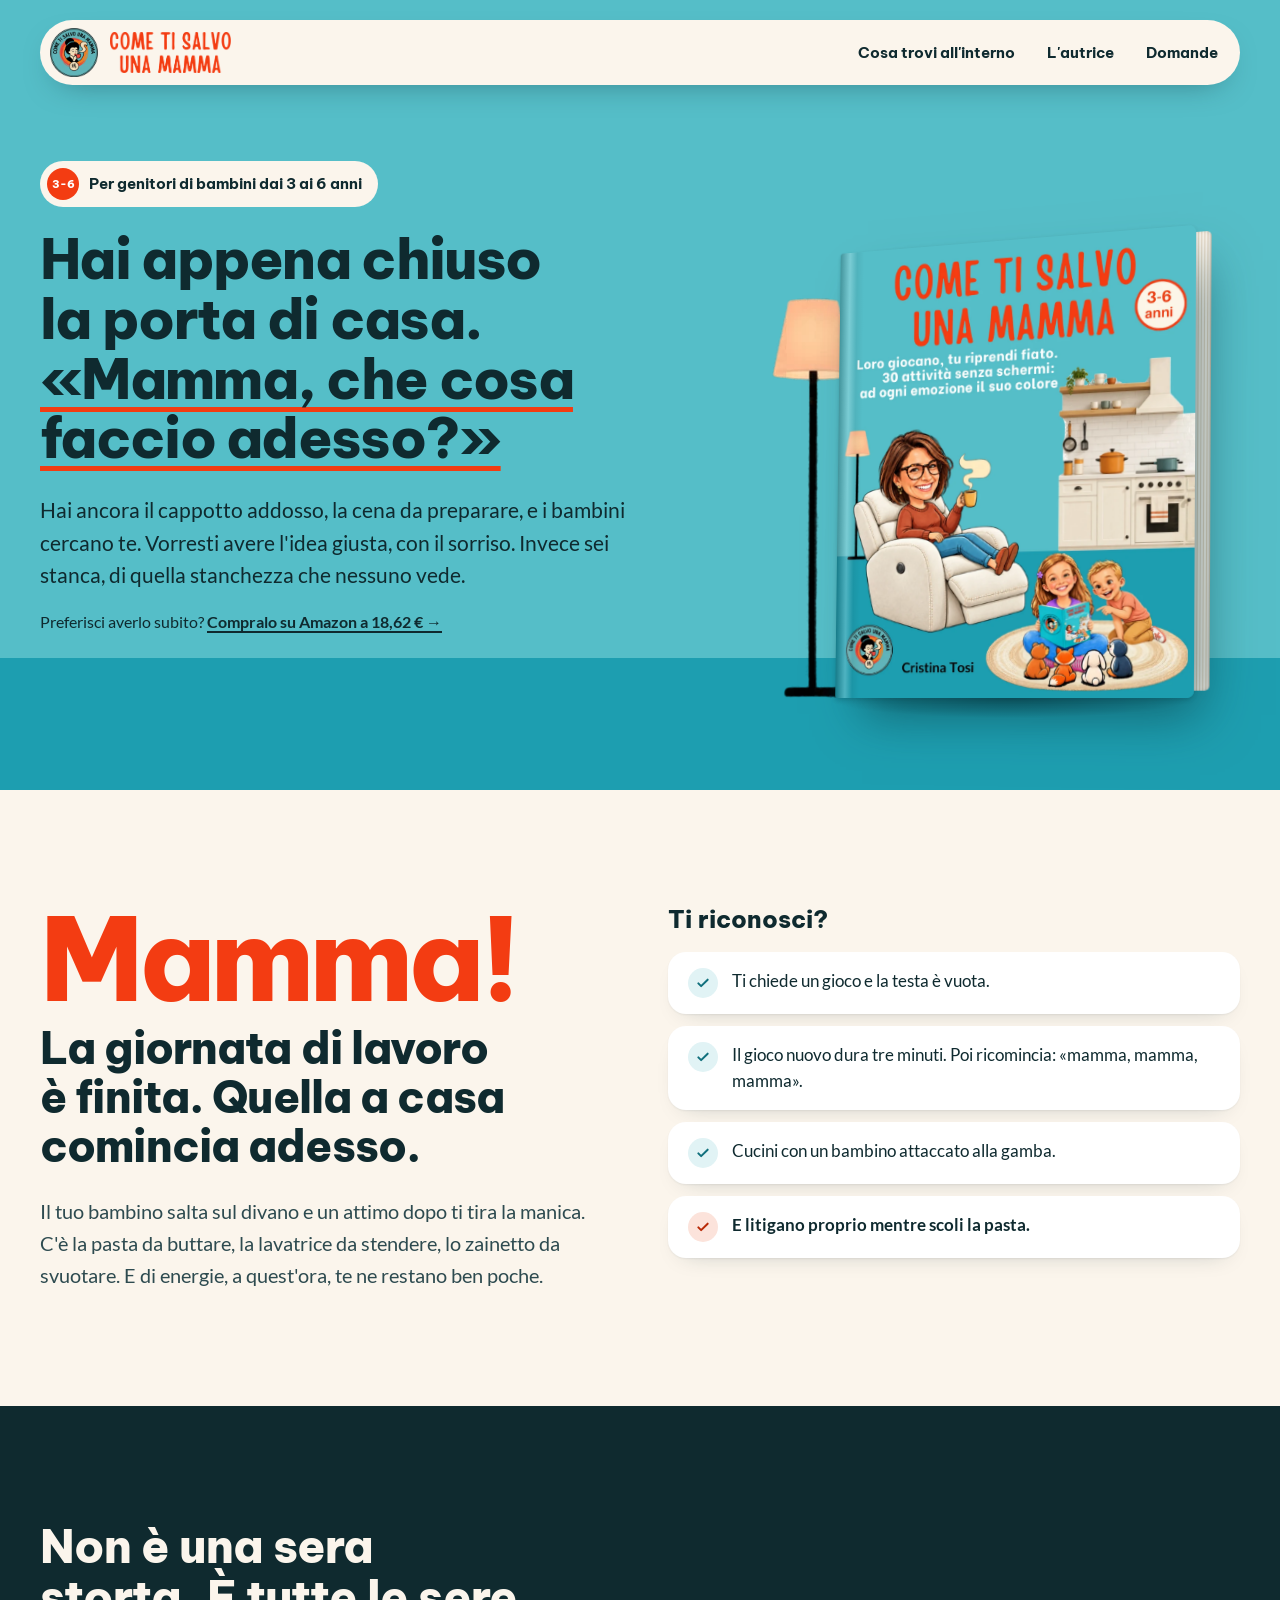
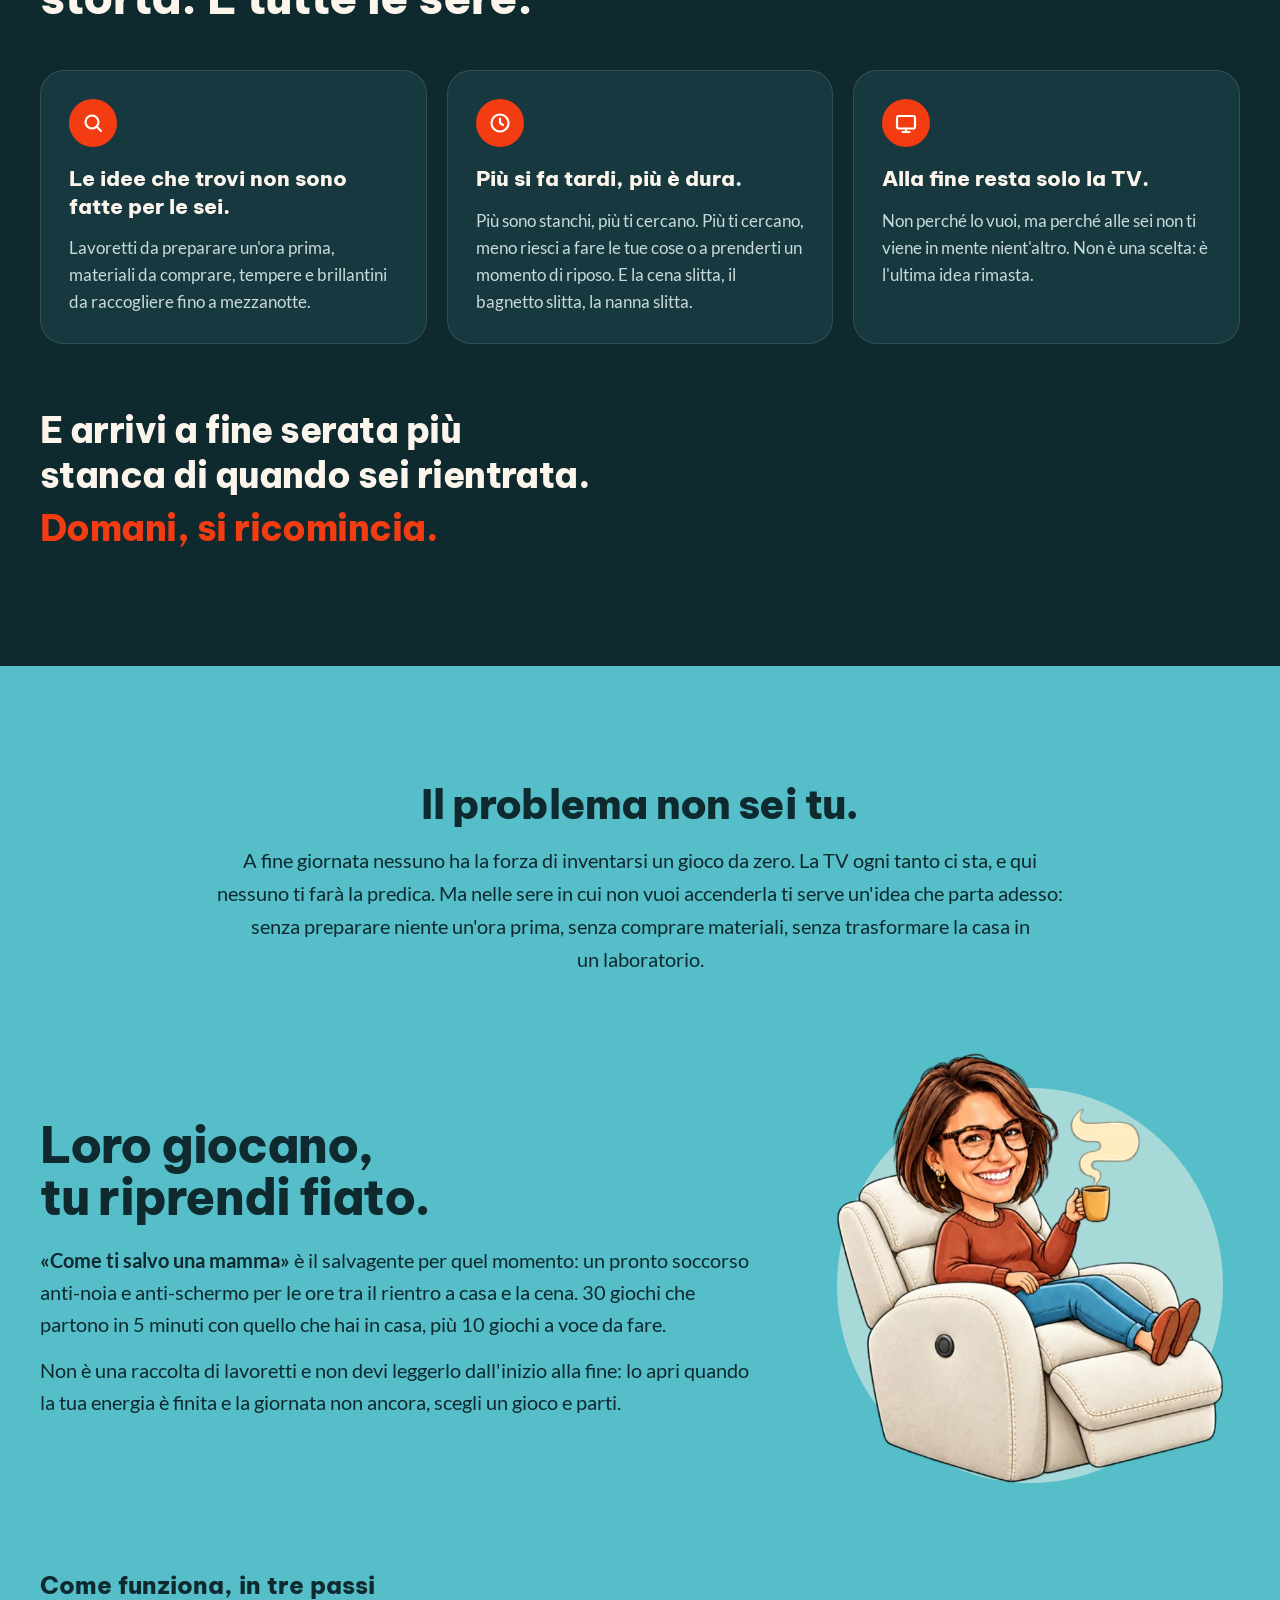
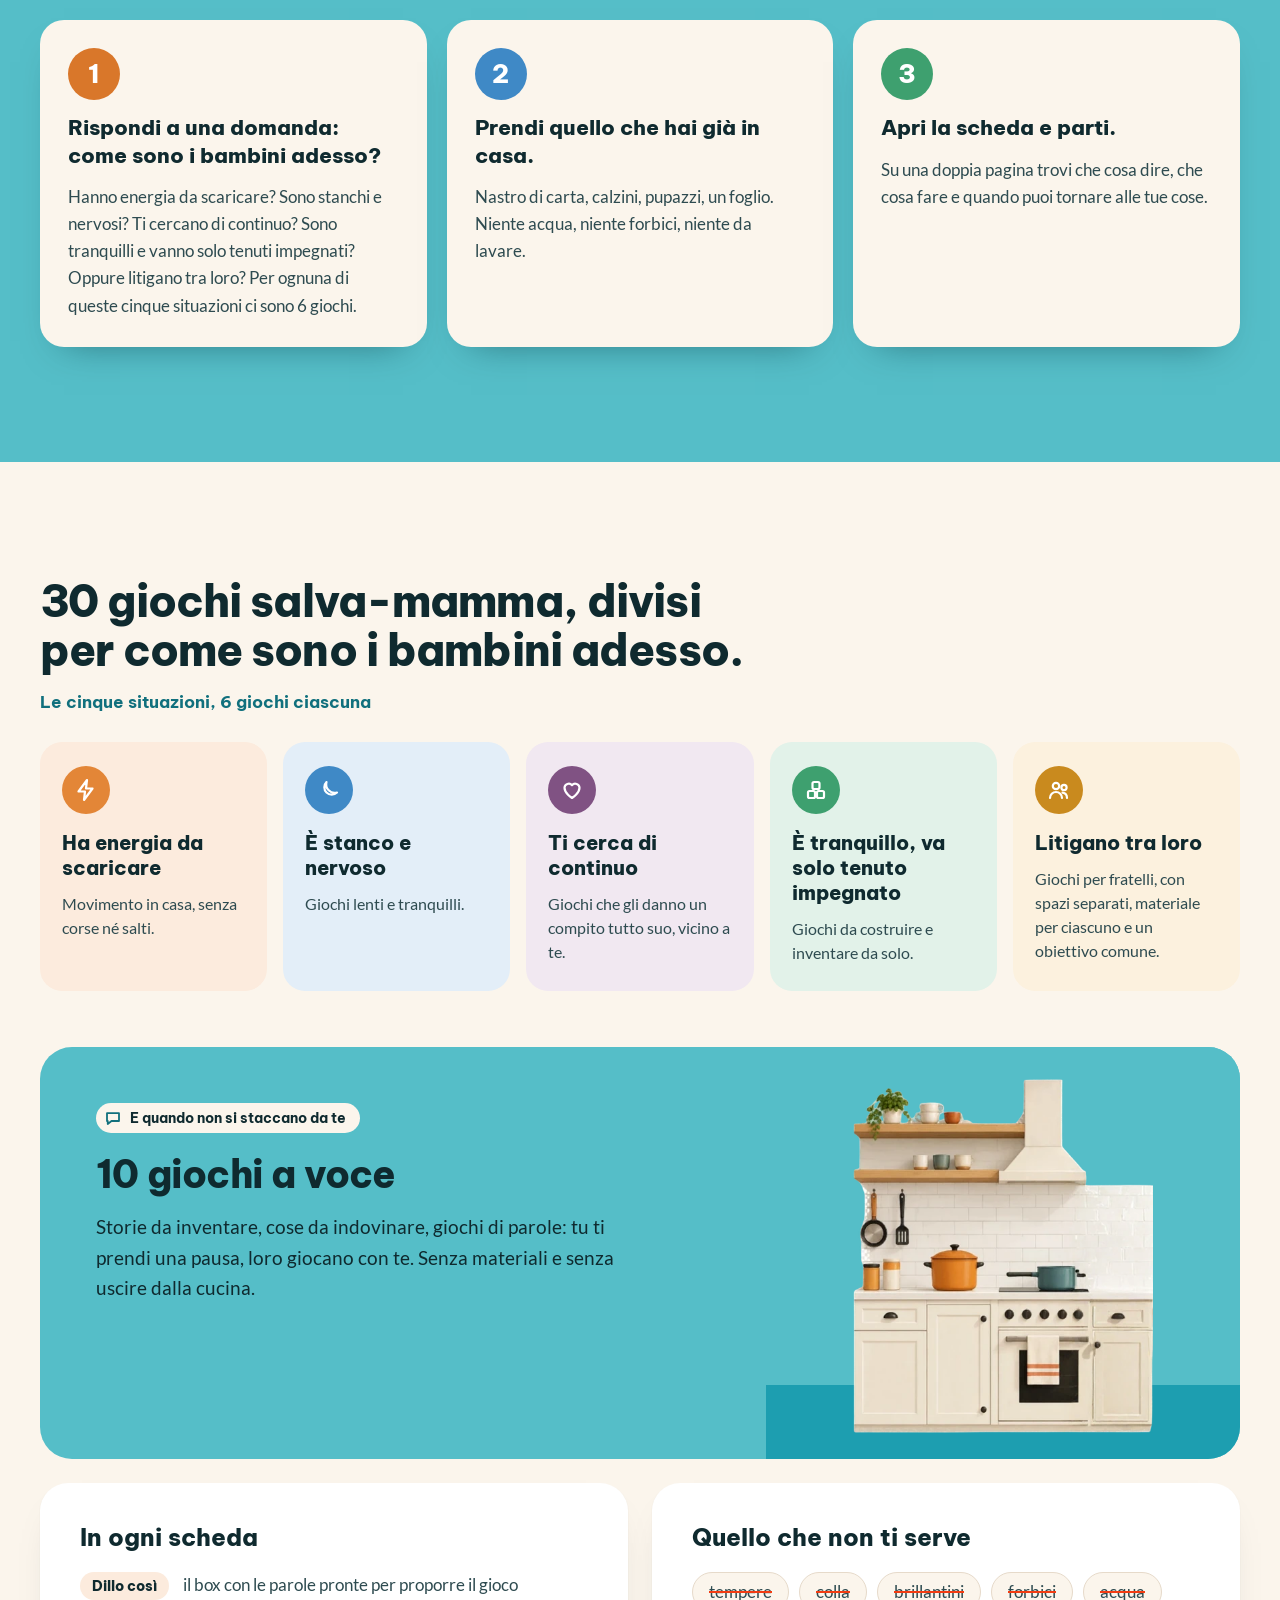
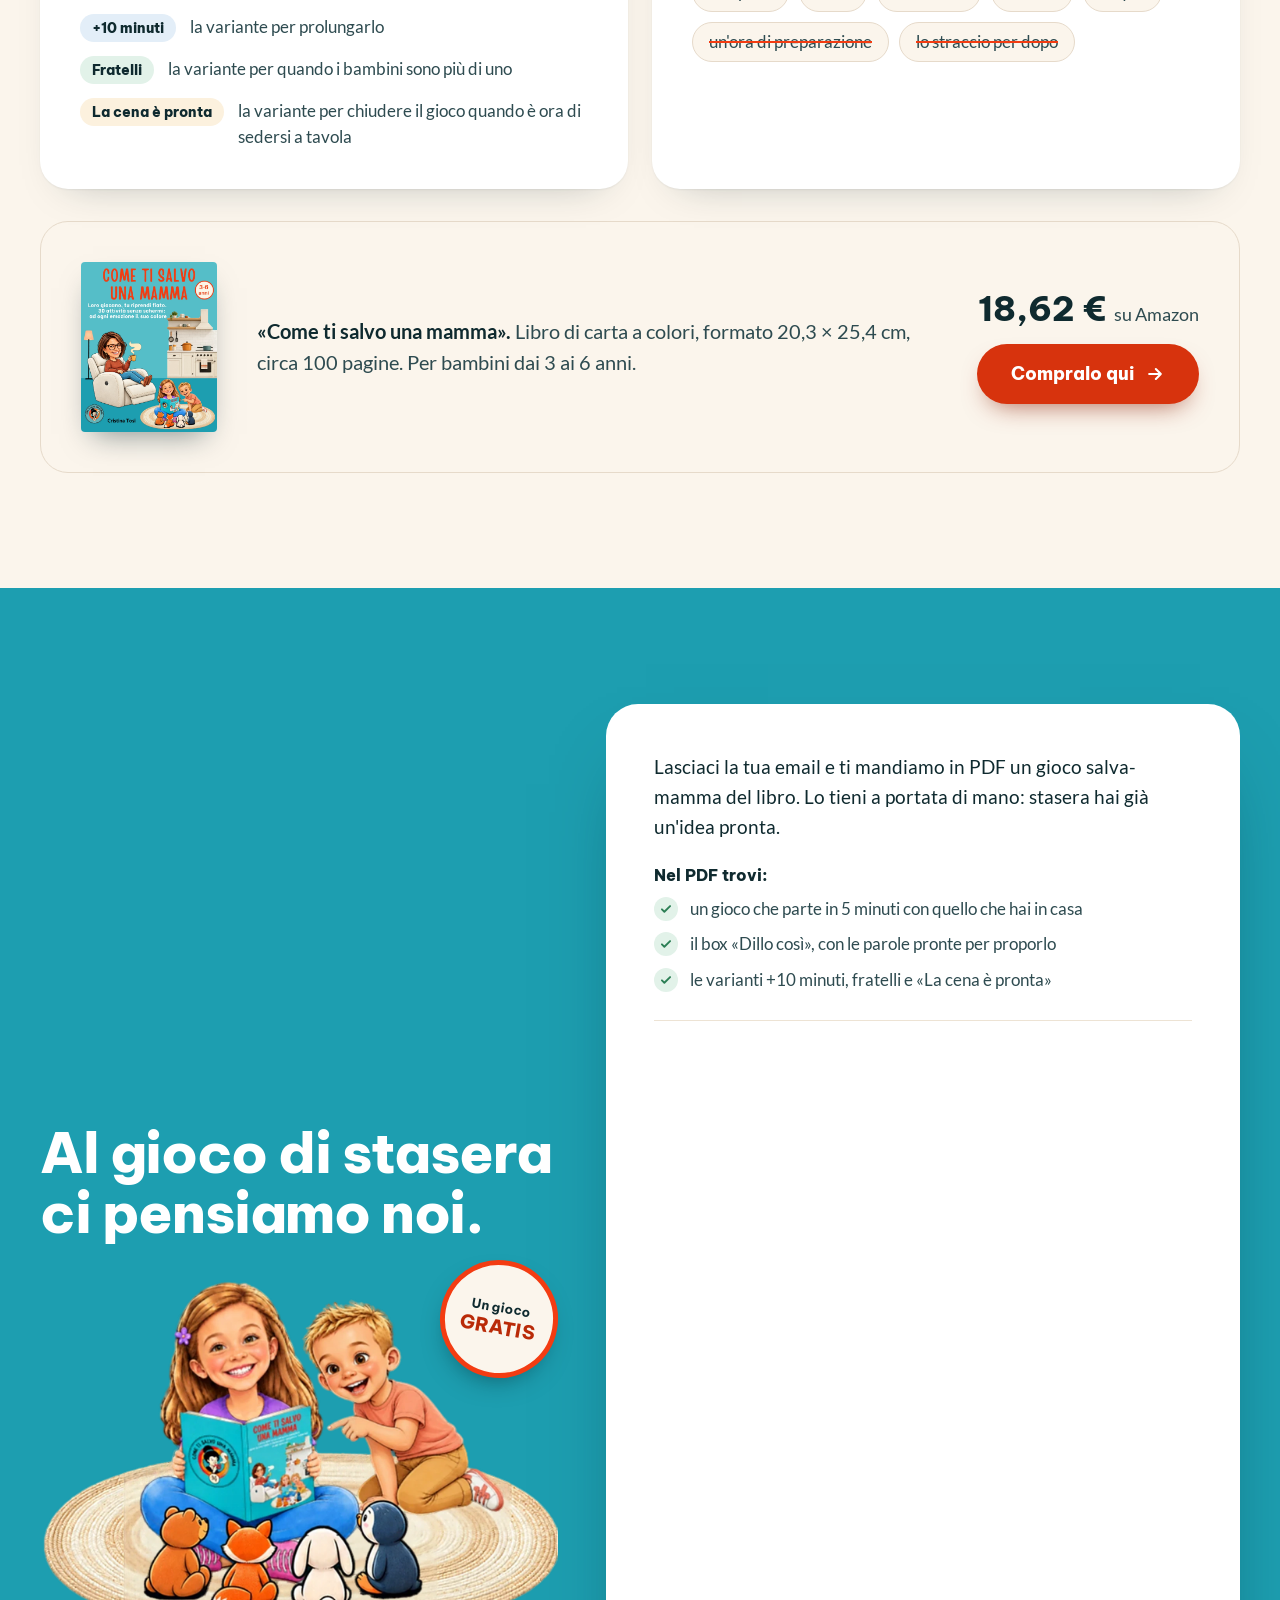
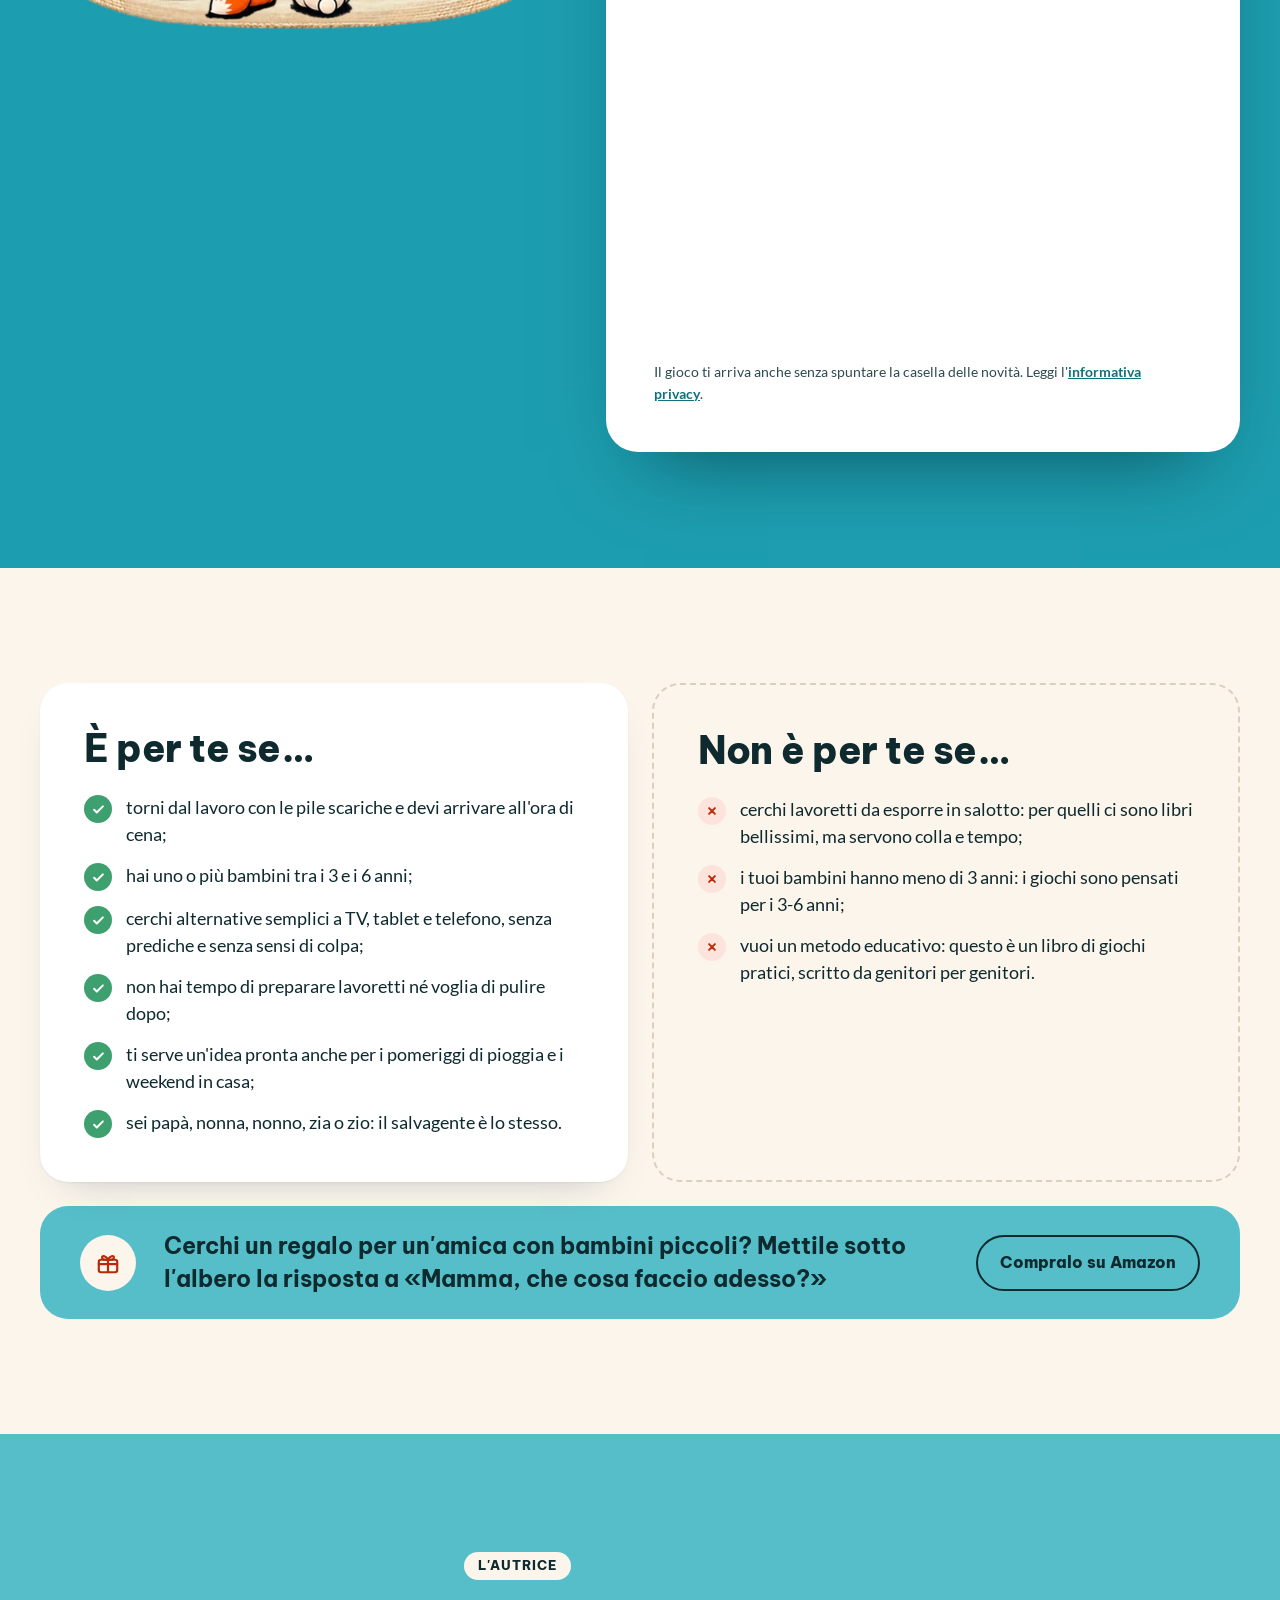
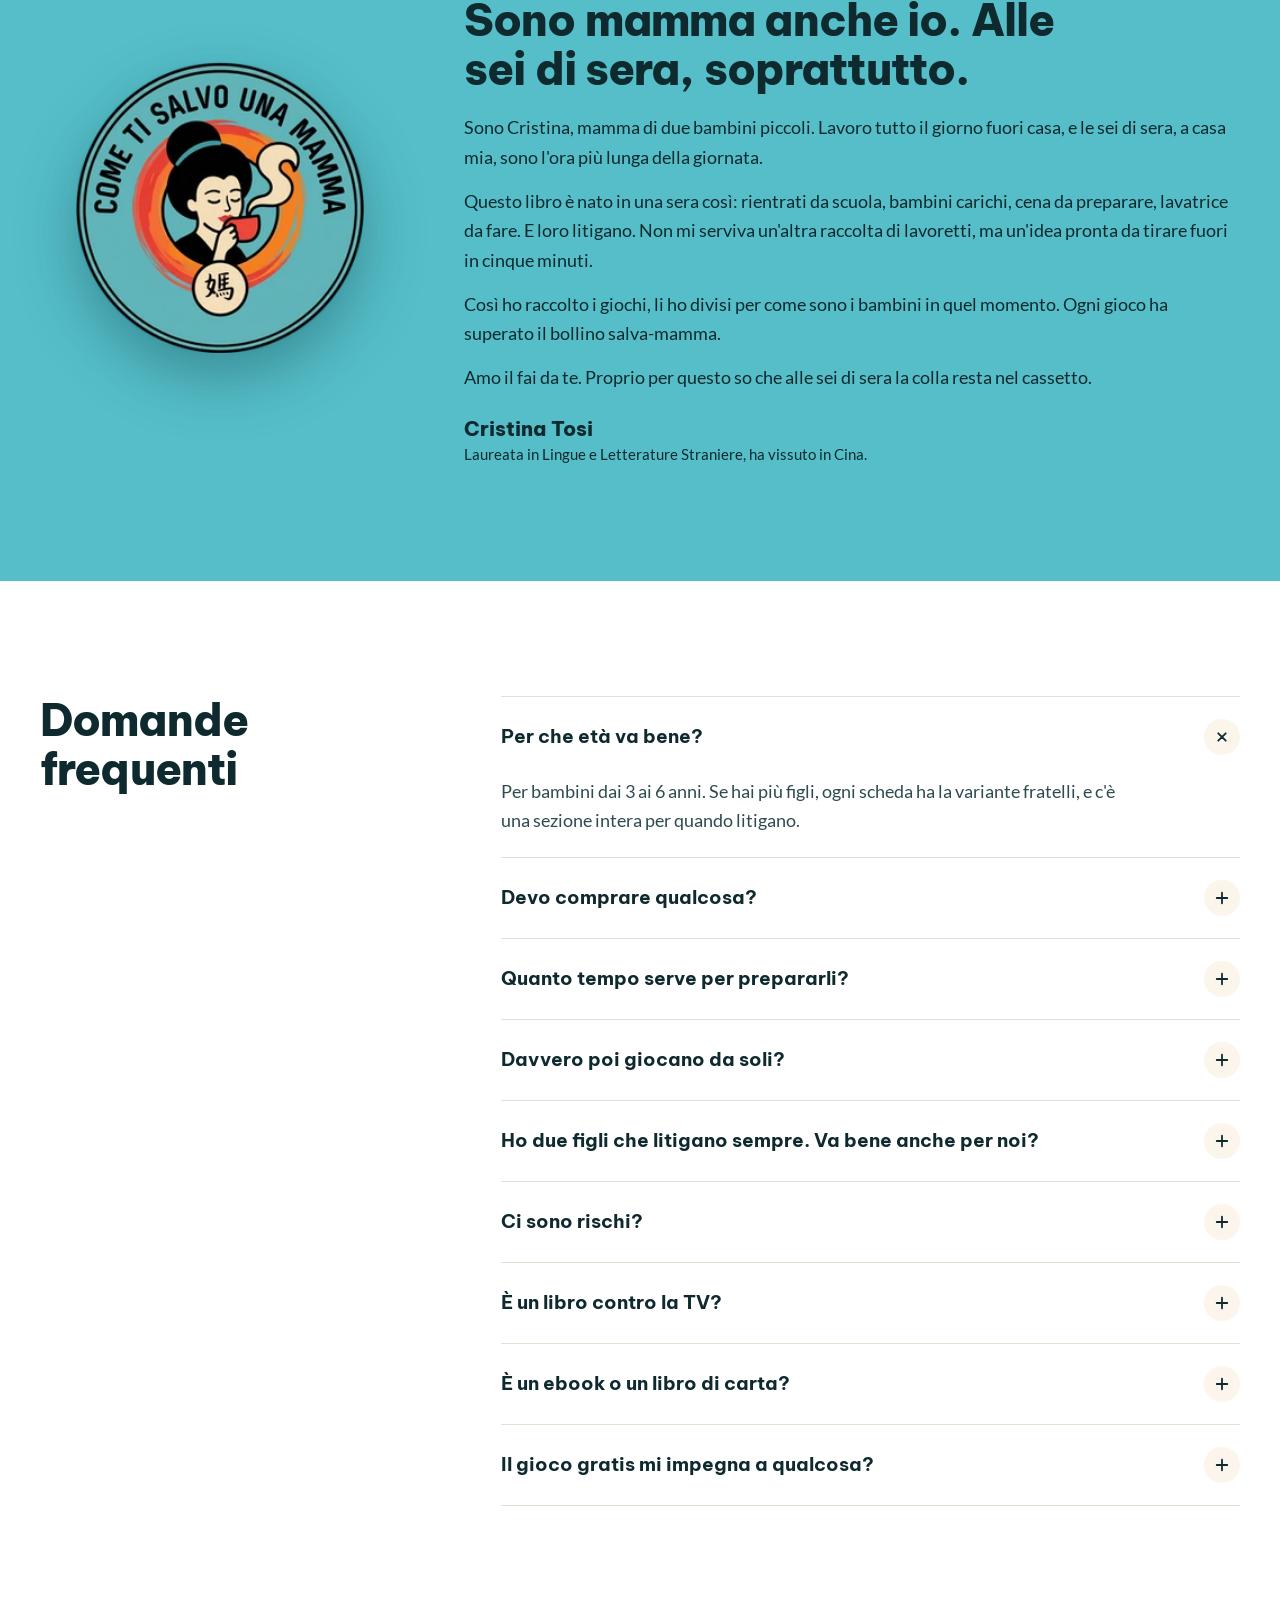
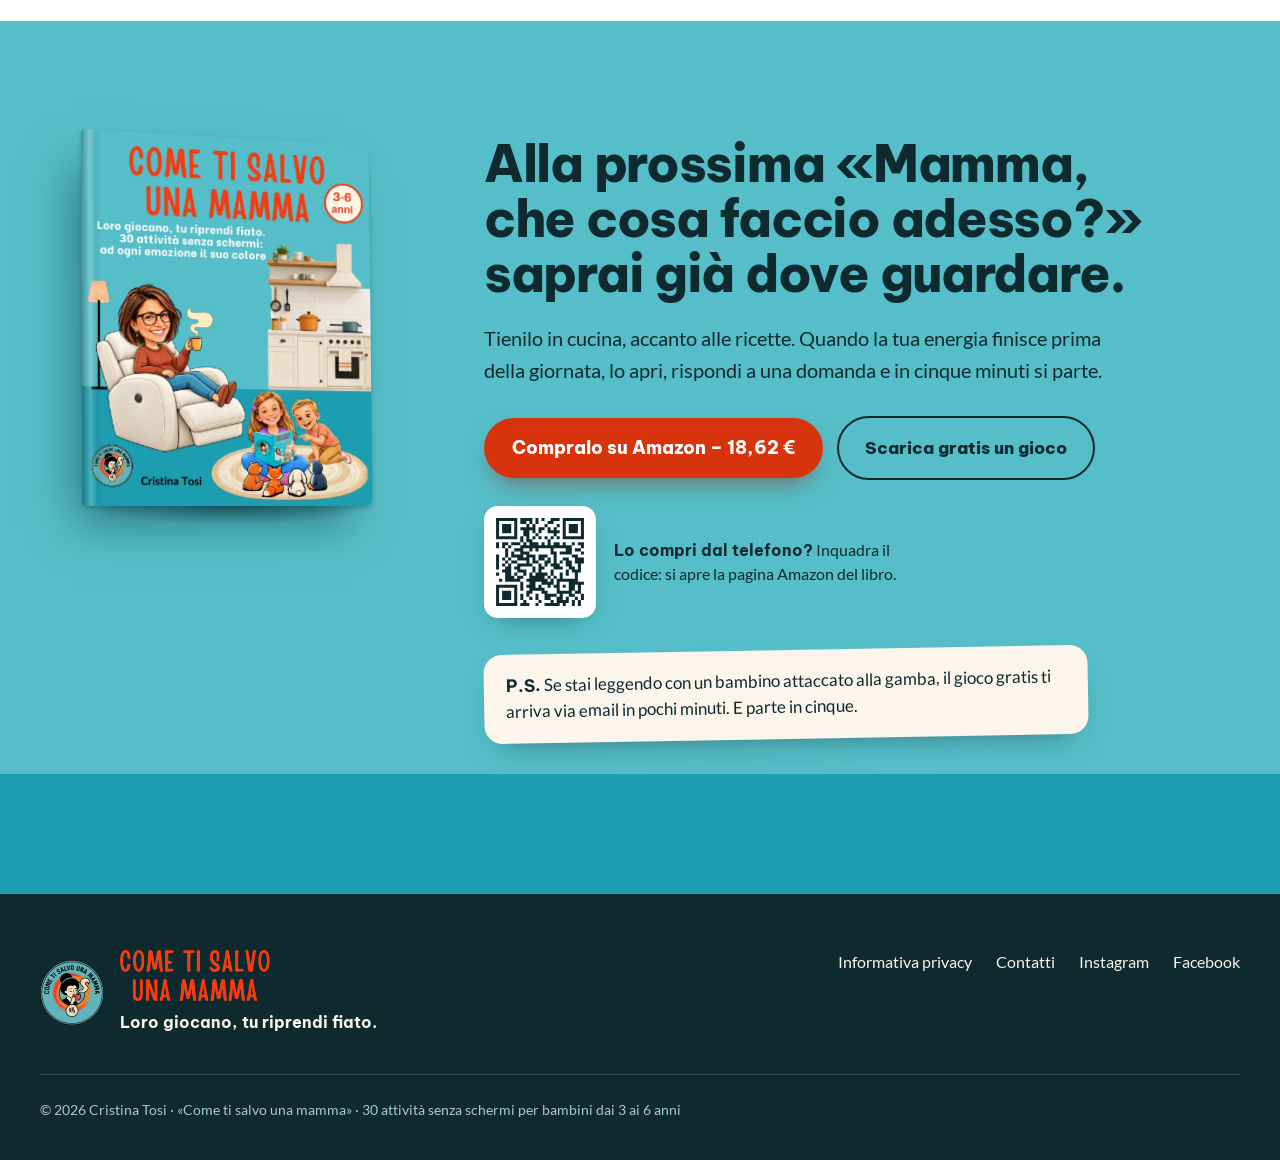
==== commit d02e089d: "Aggiorna i collegamenti social nel footer" ====
--- a/index.html
+++ b/index.html
@@ -377,9 +377,8 @@
 <nav aria-label="Link utili" style="display: flex; flex-wrap: wrap; gap: 10px 24px; font-size: 16px; line-height: 1.5;">
 <a href="#privacy" style="color: #FBF5EC; text-decoration: none;">Informativa privacy</a>
 <a href="#contatti" style="color: #FBF5EC; text-decoration: none;">Contatti</a>
-<a href="#instagram" style="color: #FBF5EC; text-decoration: none;">Instagram</a>
-<a href="#facebook" style="color: #FBF5EC; text-decoration: none;">Facebook</a>
-<a href="#youtube" style="color: #FBF5EC; text-decoration: none;">YouTube</a>
+<a href="https://www.instagram.com/cometisalvounamamma/" style="color: #FBF5EC; text-decoration: none;">Instagram</a>
+<a href="https://www.facebook.com/profile.php?id=61596103182299" style="color: #FBF5EC; text-decoration: none;">Facebook</a>
 </nav>
 </div>
 <p style="max-width: 1200px; margin: 40px auto 0; padding-top: 24px; border-top: 1px solid rgba(214,228,229,.18); font-size: 14px; line-height: 1.5; color: #A9C9CC;">© 2026 Cristina Tosi · «Come ti salvo una mamma» · 30 attività senza schermi per bambini dai 3 ai 6 anni</p>
